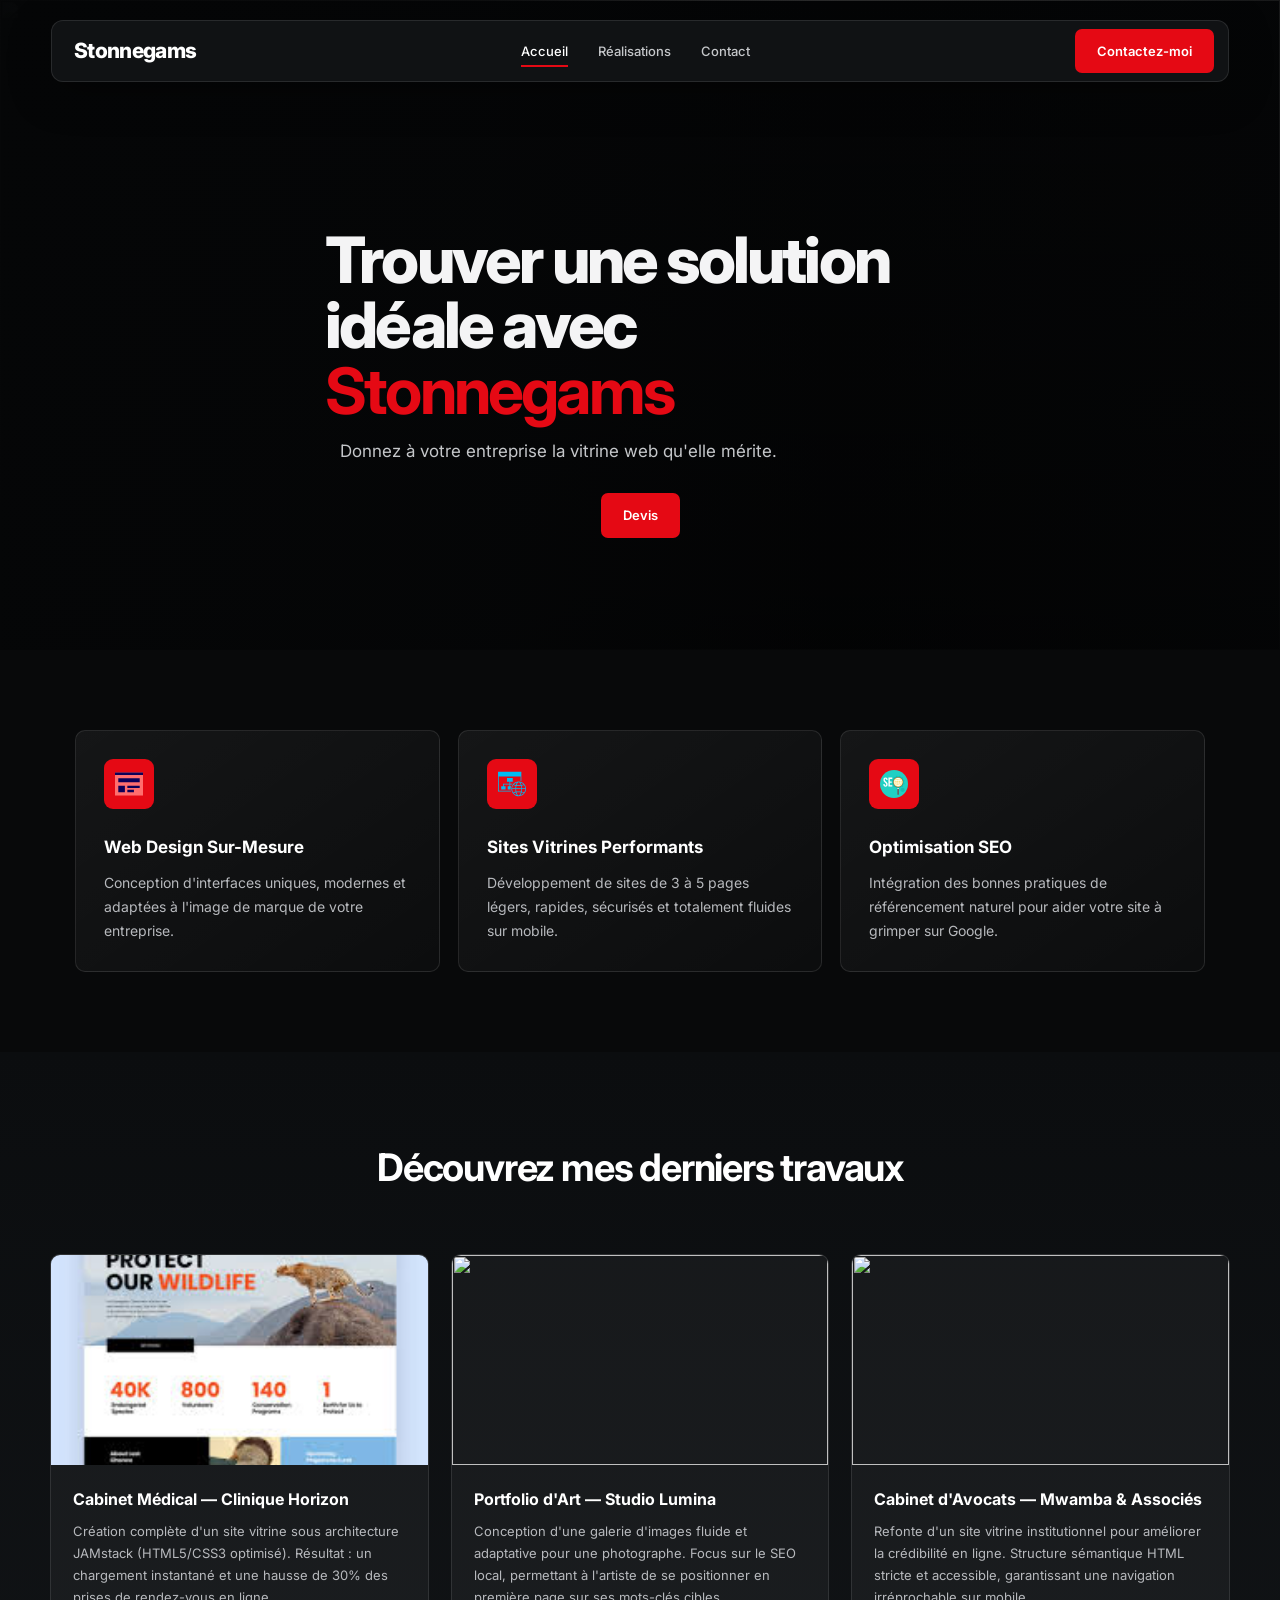
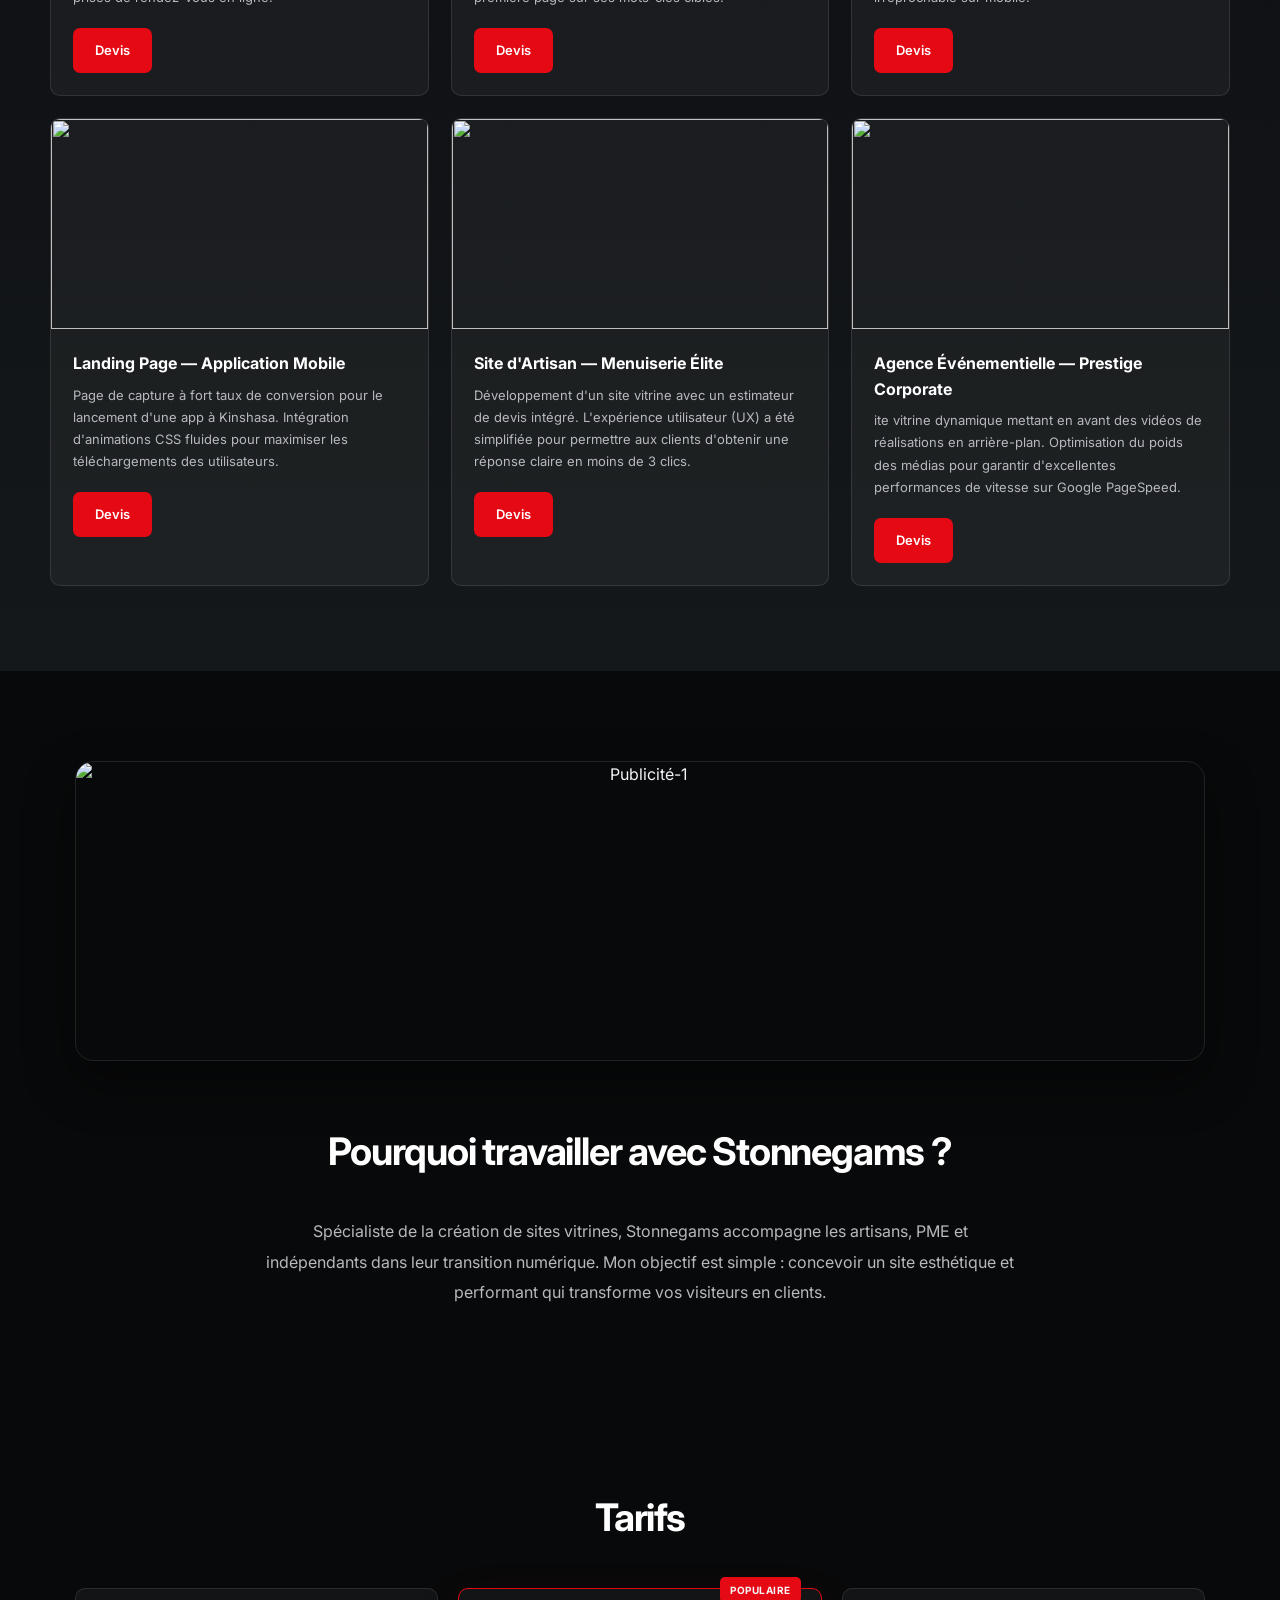
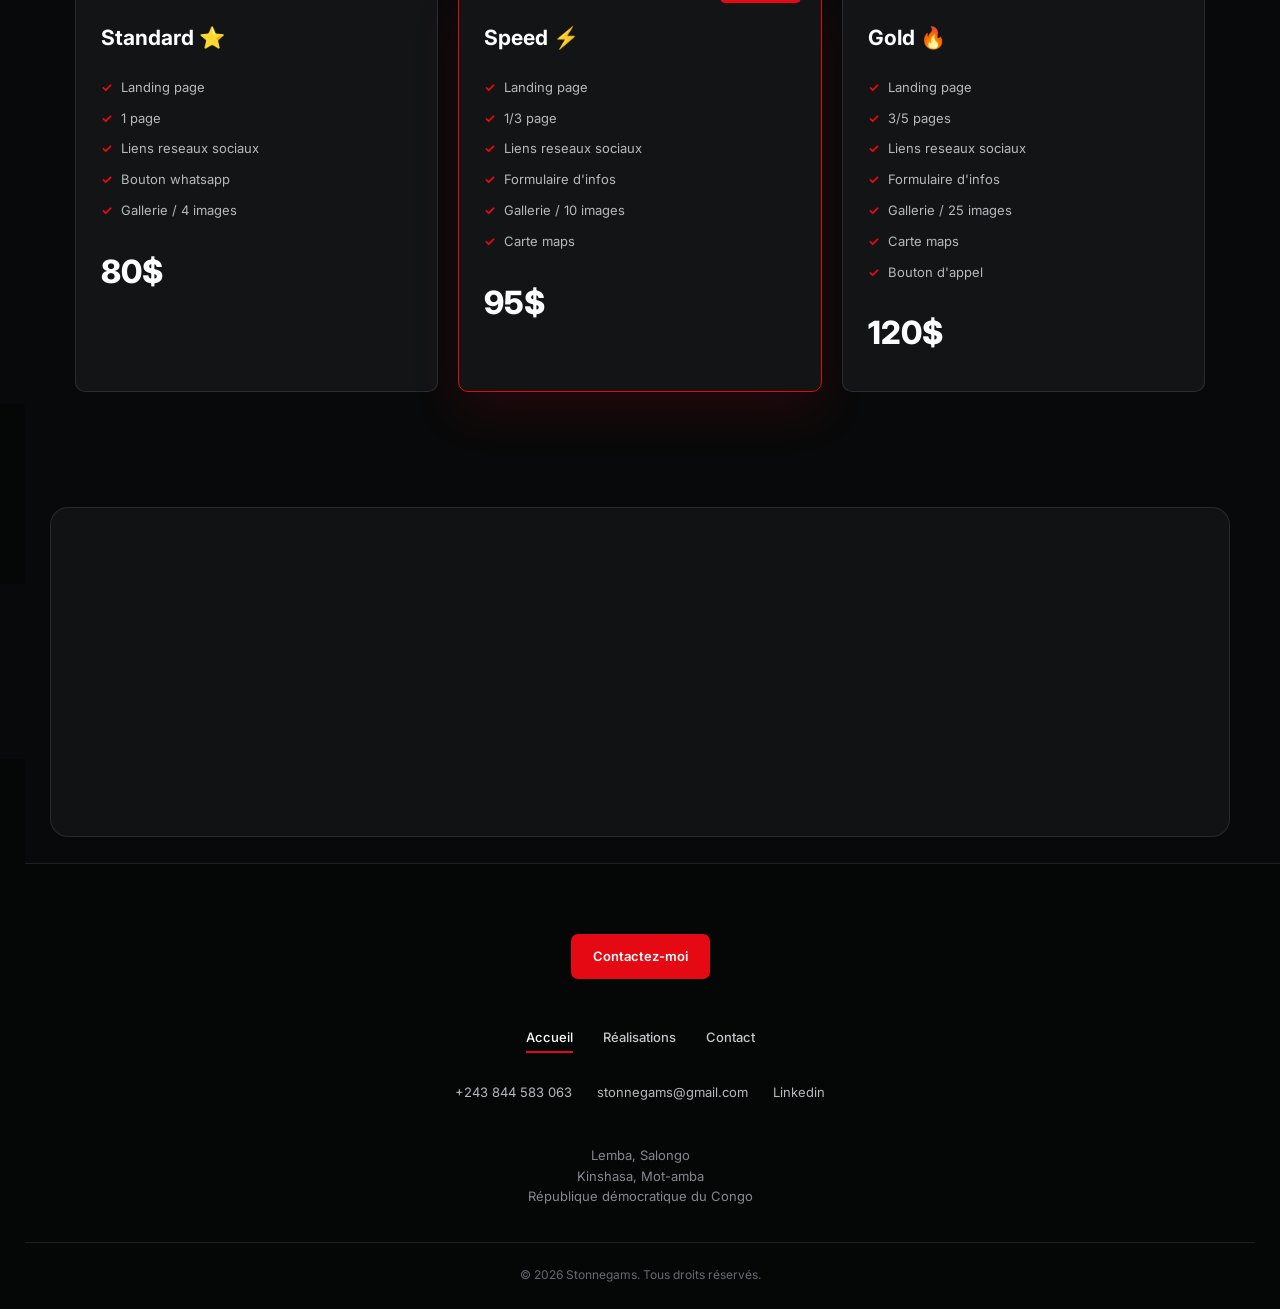
==== index.html @ 59aad81e "Mise a jour" ====
<!DOCTYPE html>
<html lang="fr">
    <!-- heade -->
<head>
    <meta charset="UTF-8">
    <meta name="viewport" content="width=device-width, initial-scale=1.0">
    <title>Stonnegams | Concepteur de Sites Web Vitrines à Kinshasa</title>
    <meta name="description" content="Besoin d'un site vitrine professionnel pour votre activité ? Stonnegams conçoit des sites web modernes, rapides et optimisés pour le référencement Google.">
    <meta name="keywords" content="concepteur web, site vitrine, creation site internet, developpeur web Kinshasa, portfolio informatique">
    <link rel="stylesheet" href="style.css">
</head>

<!-- body -->
<body>
    
    <!-- header -->
     <header>

        <!-- image :(prend toute la zone header) -->
         <div class="banner">
            <img src="https://images.pexels.com/photos/12960383/pexels-photo-12960383.jpeg" alt="" class="banner-img">
         </div>
        <div class="nav">
            <nav class="navbar">
                <div class="logo">
                    <a href="index.html">
                        <span class="stonnegams" id="stonnegams">Stonnegams</span>
                    </a>
                </div>
                <!-- menu -->
                <ul class="links">
                    <li><a href="index.html" class="active">Accueil</a></li>
                    <li><a href="realisation.html">Réalisations</a></li>
                    <li><a href="contact.html">Contact</a></li>
                </ul>
                <button type="button">Contactez-moi</button>
            </nav>
        </div>

        <h1 class="title">Trouver une solution idéale avec <strong>Stonnegams</strong></h1>
        <p class="paragraph">Donnez à votre entreprise la vitrine web qu'elle mérite.</p>
        <button type="button">Devis</button>
     </header>

     <!-- main -->
      <main class="content">

        <!-- services -->
         <section class="services">
            <figure>
                <img src="service-1.svg" alt="" class="service-1">
                <figcaption>Web Design Sur-Mesure</figcaption>
                <span>Conception d'interfaces uniques, modernes et adaptées à l'image de marque de votre entreprise.</span>
            </figure>

             <figure>
                <img src="service-2.svg" alt="" class="service-2">
                <figcaption>Sites Vitrines Performants</figcaption>
                <span>Développement de sites de 3 à 5 pages légers, rapides, sécurisés et totalement fluides sur mobile.</span>
            </figure>

             <figure>
                <img src="service-3.svg" alt="" class="service-3">
                <figcaption>Optimisation SEO</figcaption>
                <span>Intégration des bonnes pratiques de référencement naturel pour aider votre site à grimper sur Google.</span>
            </figure>
         </section>

          <section class="examples">
            <div class="exemples-content">
                <h2 class="sub">Découvrez mes derniers travaux</h2>

                <article>
                    <img src="[data-uri]" alt="" class="ex-1">
                    <span class="article">Cabinet Médical — Clinique Horizon</span>
                    <p class="paragraph">
                        Création complète d'un site vitrine sous architecture JAMstack (HTML5/CSS3 optimisé). Résultat : un chargement instantané et une hausse de 30% des prises de rendez-vous en ligne.
                    </p>
                    <button type="button">Devis</button>
                </article>

                <article>
                    <img src="https://encrypted-tbn0.gstatic.com/images?q=tbn:ANd9GcRrsT85ViDCnhvFYkQBgcLjhGpOlpa_QcOh7eCwLWryew&s" alt="" class="ex-2">
                    <span class="article">Portfolio d'Art — Studio Lumina</span>
                    <p class="paragraph">
                        Conception d'une galerie d'images fluide et adaptative pour une photographe. Focus sur le SEO local, permettant à l'artiste de se positionner en première page sur ses mots-clés cibles.
                    </p>
                    <button type="button">Devis</button>
                </article>

                <article>
                    <img src="https://encrypted-tbn0.gstatic.com/images?q=tbn:ANd9GcRGhxVtvd9aHBVe1VDnrxlAdcsPouq6E8tBuWhXcTWVzg&s=10" alt="" class="ex-3">
                    <span class="article">Cabinet d'Avocats — Mwamba & Associés</span>
                    <p class="paragraph">
                        Refonte d'un site vitrine institutionnel pour améliorer la crédibilité en ligne. Structure sémantique HTML stricte et accessible, garantissant une navigation irréprochable sur mobile.
                    </p>
                    <button type="button">Devis</button>
                </article>

                <article>
                    <img src="https://encrypted-tbn0.gstatic.com/images?q=tbn:ANd9GcRROw9sNIoDhZL_YQTKD7Sbv5wwLq5Kl6lSOL2ma3HDE7hqT507o_aUqRE&s=10" alt="" class="ex-4">
                    <span class="article">Landing Page — Application Mobile</span>
                    <p class="paragraph">
                        Page de capture à fort taux de conversion pour le lancement d'une app à Kinshasa. Intégration d'animations CSS fluides pour maximiser les téléchargements des utilisateurs.
                    </p>
                    <button type="button">Devis</button>
                </article>

                <article>
                    <img src="https://encrypted-tbn0.gstatic.com/images?q=tbn:ANd9GcSBpv3hLuTyRyqayZv1SUrytgzeu06aGdueHl-pheItLQ&s=10" alt="" class="ex-5">
                    <span class="article">Site d'Artisan — Menuiserie Élite</span>
                    <p class="paragraph">
                        Développement d'un site vitrine avec un estimateur de devis intégré. L'expérience utilisateur (UX) a été simplifiée pour permettre aux clients d'obtenir une réponse claire en moins de 3 clics.
                    </p>
                    <button type="button">Devis</button>
                </article>

                <article>
                    <img src="https://encrypted-tbn0.gstatic.com/images?q=tbn:ANd9GcS4i0YYAza5aOAyQFeTNW5fG-Tqq-l9wayDYa_2TsfatBqg7Vd6jlMTbSU&s=10" alt="" class="ex-6">
                    <span class="article">Agence Événementielle — Prestige Corporate</span>
                    <p class="paragraph">
                        ite vitrine dynamique mettant en avant des vidéos de réalisations en arrière-plan. Optimisation du poids des médias pour garantir d'excellentes performances de vitesse sur Google PageSpeed.
                    </p>
                    <button type="button">Devis</button>
                </article>
            </div>
         </section>

         <!-- tarifs -->
         <section class="infos">
            <!-- Les images en diaporama : (prend toute la zone infos) -->
             <div class="diaporama contenaire">
                <img src="https://images.pexels.com/photos/22046241/pexels-photo-22046241.jpeg" alt="Publicité-1" class="diaporama-img">
                <img src="https://images.pexels.com/photos/34600/pexels-photo.jpg" alt="Publicité-2" class="diaporama-img">
                <img src="https://images.pexels.com/photos/6424590/pexels-photo-6424590.jpeg" alt="Publicité-3" class="diaporama-img">
             </div>
             <h2 class="sub">Pourquoi travailler avec Stonnegams ?</h2>
             <p class="paragraph">
                Spécialiste de la création de sites vitrines,
                    Stonnegams accompagne les artisans, PME et indépendants dans leur
                    transition numérique. Mon objectif est simple : concevoir un site
                    esthétique et performant qui transforme vos visiteurs en clients.
             </p>
         </section>

         <!-- infos -->
         <section class="tarifs" id="tarifs">
            <h2 class="sub">Tarifs</h2>
            <div class="tarifs-1">
                <h3 class="h3">Standard  ⭐</h3>
                <ul class="tarifs">
                    <li><span>Landing page</span></li>
                    <li><span>1 page</span></li>
                    <li><span>Liens reseaux sociaux</span></li>
                    <li><span>Bouton whatsapp</span></li>
                    <li><span>Gallerie / 4 images</span></li>
                </ul>
                <span class="price">80$</span>
            </div>

            <div class="tarifs-1">
                <h3 class="h3">Speed ⚡</h3>
                <ul class="tarifs">
                    <li><span>Landing page</span></li>
                    <li><span>1/3 page</span></li>
                    <li><span>Liens reseaux sociaux</span></li>
                    <li><span>Formulaire d'infos</span></li>
                    <li><span>Gallerie / 10 images</span></li>
                    <li><span>Carte maps</span></li>
                </ul>
                <span class="price">95$</span>
            </div>

            <div class="tarifs-1">
                <h3 class="h3">Gold 🔥</h3>
                <ul class="tarifs">
                    <li><span>Landing page</span></li>
                    <li><span>3/5 pages</span></li>
                    <li><span>Liens reseaux sociaux</span></li>
                    <li><span>Formulaire d'infos</span></li>
                    <li><span>Gallerie / 25 images</span></li>
                    <li><span>Carte maps</span></li>
                    <li><span>Bouton d'appel</span></li>
                </ul>
                <span class="price">120$</span>
            </div>
         </section>

         <!-- Pub -->
          <seection class="pub">
            <!-- Les videos en diaporama prend toute la zoone pub -->
            <div class="videos-pub">
                <video src="https://www.pexels.com/fr-fr/download/video/3129957/" loop muted autoplay playsinline class="diaporama-video"></video>
                <video src="https://www.pexels.com/fr-fr/download/video/19419586/" loop muted autoplay playsinline class="diaporama-video"></video>
                <video src="https://www.pexels.com/fr-fr/download/video/10915129/" loop muted autoplay playsinline class="diaporama-video"></video>
            </div>
          </seection>

         <!-- Footer -->
          <footer>
            <button type="button">Contactez-moi</button>

            <!-- menu -->
                <ul class="links">
                    <li><a href="index.html" class="active">Accueil</a></li>
                    <li><a href="realisation.html">Réalisations</a></li>
                    <li><a href="contact.html">Contact</a></li>
                </ul>

                <ul class="menu">
                    <li><a href="tel:+243844583063">+243 844 583 063</a></li>
                    <li><a href="mailto:stonnegams@gmail.com">stonnegams@gmail.com</a></li>
                    <li><a href="#">Linkedin</a></li>
                </ul>

                <address>
                    <p>
                        Lemba, Salongo <br>
                        Kinshasa, Mot-amba <br>
                        République démocratique du Congo
                    </p>
                </address>

            <span class="footer">© 2026 Stonnegams. Tous droits réservés.</span>
          </footer>
      </main>
      <script src="script.js"></script>
</body>
</html>
---- style.css ----
/* =========================================================
   STONNEGAMS — STYLE GLOBAL
   Inspiration : SaaS / Analytics / Dark Premium
   ========================================================= */

/* -------------------------
   GOOGLE FONTS
------------------------- */
@import url('https://fonts.googleapis.com/css2?family=Inter:wght@400;500;600;700;800&display=swap');


/* -------------------------
   VARIABLES
------------------------- */
:root {
    --bg: #08090a;
    --bg-soft: #111315;
    --bg-card: #17191b;
    --bg-card-hover: #1d2023;

    --white: #ffffff;
    --text: #f4f4f5;
    --text-soft: #b7b9bd;
    --text-muted: #85888d;

    --red: #e50914;
    --red-light: #ff242f;
    --red-dark: #b80710;

    --border: rgba(255, 255, 255, 0.10);
    --border-light: rgba(255, 255, 255, 0.16);

    --shadow: 0 20px 50px rgba(0, 0, 0, 0.45);

    --radius: 10px;
    --radius-large: 18px;

    --max-width: 1180px;
}


/* -------------------------
   RESET
------------------------- */
* {
    margin: 0;
    padding: 0;
    box-sizing: border-box;
}

html {
    scroll-behavior: smooth;
}

body {
    font-family: "Inter", Arial, sans-serif;
    background: var(--bg);
    color: var(--text);
    line-height: 1.6;
    overflow-x: hidden;
}

img {
    max-width: 100%;
    display: block;
}

a {
    color: inherit;
    text-decoration: none;
}

button,
input,
textarea {
    font: inherit;
}

button {
    cursor: pointer;
}


/* -------------------------
   HEADER
------------------------- */
header {
    position: relative;
    min-height: 650px;
    overflow: hidden;
    background: #050607;
}


/* -------------------------
   BANNER
------------------------- */
.banner {
    position: absolute;
    inset: 0;
    z-index: 0;
    overflow: hidden;
}

.banner::after {
    content: "";
    position: absolute;
    inset: 0;

    background:
        linear-gradient(
            90deg,
            rgba(5, 6, 7, 0.98) 0%,
            rgba(5, 6, 7, 0.88) 38%,
            rgba(5, 6, 7, 0.50) 65%,
            rgba(5, 6, 7, 0.75) 100%
        ),
        linear-gradient(
            180deg,
            rgba(0, 0, 0, 0.35),
            rgba(0, 0, 0, 0.95)
        );
}

.banner-img,
.banner-img-2,
.banner-img-3 {
    width: 100%;
    height: 100%;
    min-height: 650px;
    object-fit: cover;
    filter: brightness(0.65) saturate(0.8);
}


/* -------------------------
   NAVBAR
------------------------- */
.nav {
    position: relative;
    z-index: 10;
    padding: 20px 4%;
}

.navbar {
    max-width: var(--max-width);
    margin: auto;

    min-height: 62px;
    padding: 0 14px 0 22px;

    display: flex;
    align-items: center;
    justify-content: space-between;
    gap: 30px;

    background: rgba(18, 20, 22, 0.92);
    border: 1px solid var(--border);
    border-radius: 12px;

    backdrop-filter: blur(15px);
    -webkit-backdrop-filter: blur(15px);

    box-shadow: 0 10px 40px rgba(0, 0, 0, 0.35);
}


/* -------------------------
   LOGO
------------------------- */
.logo {
    flex-shrink: 0;
}

.stonnegams {
    position: relative;

    font-size: 21px;
    font-weight: 800;
    letter-spacing: -0.7px;
    color: var(--white);

    transition: 0.3s ease;
}

.stonnegams::first-letter {
    color: var(--red);
}

.stonnegams:hover {
    color: var(--red-light);
}


/* -------------------------
   NAV LINKS
------------------------- */
.links {
    display: flex;
    align-items: center;
    justify-content: center;
    gap: 30px;

    list-style: none;
}

.links a {
    position: relative;

    color: #c5c7ca;
    font-size: 13px;
    font-weight: 500;

    transition: 0.3s ease;
}

.links a::after {
    content: "";
    position: absolute;

    left: 0;
    bottom: -8px;

    width: 0;
    height: 2px;

    background: var(--red);

    transition: 0.3s ease;
}

.links a:hover,
.links a.active {
    color: var(--white);
}

.links a:hover::after,
.links a.active::after {
    width: 100%;
}


/* -------------------------
   BUTTONS
------------------------- */
header button,
footer button,
.navbar button,
.examples button,
.tarifs-1 button,
.contact-form button {
    border: none;

    background: var(--red);
    color: var(--white);

    font-weight: 600;
    font-size: 13px;

    padding: 12px 22px;
    border-radius: 7px;

    transition:
        transform 0.25s ease,
        background 0.25s ease,
        box-shadow 0.25s ease;
}

header button:hover,
footer button:hover,
.navbar button:hover,
.examples button:hover,
.contact-form button:hover {
    background: var(--red-light);
    transform: translateY(-2px);
    box-shadow: 0 10px 25px rgba(229, 9, 20, 0.25);
}


/* -------------------------
   HERO
------------------------- */
header > .title,
header > .paragraph,
header > button {
    position: relative;
    z-index: 5;
}

.title {
    max-width: 680px;

    margin: 125px auto 15px;
    padding: 0 25px;

    font-size: clamp(42px, 5vw, 68px);
    line-height: 1.02;
    letter-spacing: -2.8px;

    font-weight: 800;
}

.title strong {
    color: var(--red);
}

header > .paragraph {
    max-width: 650px;

    margin: 0 auto 28px;
    padding: 0 25px;

    color: #c5c7ca;
    font-size: 17px;
}

header > button {
    display: block;
    margin-left: auto;
    margin-right: auto;
}


/* -------------------------
   MAIN
------------------------- */
.content {
    width: 100%;
    background: var(--bg);
}


/* -------------------------
   SECTION TITLES
------------------------- */
.sub {
    margin-bottom: 35px;

    color: var(--white);

    font-size: clamp(27px, 4vw, 38px);
    font-weight: 700;
    letter-spacing: -1.2px;

    text-align: center;
}

.h3 {
    font-size: 18px;
    font-weight: 700;
    color: var(--white);
}


/* -------------------------
   SERVICES
------------------------- */
.services {
    max-width: var(--max-width);

    margin: auto;
    padding: 80px 25px;

    display: grid;
    grid-template-columns: repeat(3, 1fr);
    gap: 18px;
}

.services figure {
    min-height: 220px;

    padding: 28px;

    display: flex;
    flex-direction: column;

    background:
        linear-gradient(
            145deg,
            rgba(255,255,255,0.055),
            rgba(255,255,255,0.018)
        );

    border: 1px solid var(--border);
    border-radius: var(--radius);

    transition: 0.3s ease;
}

.services figure:hover {
    transform: translateY(-7px);

    background: var(--bg-card-hover);

    border-color: rgba(229, 9, 20, 0.35);

    box-shadow: var(--shadow);
}

.services img {
    width: 50px;
    height: 50px;

    object-fit: contain;

    margin-bottom: 25px;

    padding: 11px;

    background: var(--red);
    border-radius: 9px;
}

.services figcaption {
    margin-bottom: 10px;

    font-size: 17px;
    font-weight: 700;
    color: var(--white);
}

.services span {
    color: var(--text-soft);
    font-size: 14px;
    line-height: 1.7;
}


/* -------------------------
   EXAMPLES / PORTFOLIO
------------------------- */
.examples {
    padding: 85px 25px;

    background:
        linear-gradient(
            180deg,
            #0b0d0f,
            #15181b
        );
}

.exemples-content {
    max-width: var(--max-width);
    margin: auto;

    display: grid;
    grid-template-columns: repeat(3, 1fr);
    gap: 22px;
}

.examples .sub {
    grid-column: 1 / -1;
}


/* -------------------------
   PROJECT CARDS
------------------------- */
article {
    overflow: hidden;

    display: flex;
    flex-direction: column;

    background: rgba(255,255,255,0.045);

    border: 1px solid var(--border);
    border-radius: var(--radius);

    transition: 0.35s ease;
}

article:hover {
    transform: translateY(-6px);

    border-color: rgba(229, 9, 20, 0.38);

    background: rgba(255,255,255,0.065);

    box-shadow: var(--shadow);
}

article img {
    width: 100%;
    height: 210px;

    object-fit: cover;

    transition: transform 0.5s ease;
}

article:hover img {
    transform: scale(1.04);
}

.article {
    display: block;

    padding: 22px 22px 7px;

    color: var(--white);

    font-size: 16px;
    font-weight: 700;
}

article .paragraph {
    padding: 0 22px;

    color: var(--text-soft);

    font-size: 13px;
    line-height: 1.7;
}

article button {
    align-self: flex-start;

    margin: 20px 22px 22px;

    padding: 10px 20px;
}


/* -------------------------
   INFOS / WHY STONNEGAMS
------------------------- */
.infos {
    position: relative;

    max-width: var(--max-width);

    margin: auto;
    padding: 90px 25px;

    text-align: center;
}

.infos .diaporama {
    width: 100%;
    height: 300px;

    margin-bottom: 60px;

    overflow: hidden;

    border-radius: var(--radius-large);
    border: 1px solid var(--border);

    box-shadow: var(--shadow);
}

.diaporama-img {
    width: 100%;
    height: 100%;

    object-fit: cover;
}

.infos .paragraph {
    max-width: 750px;

    margin: auto;

    color: var(--text-soft);

    font-size: 16px;
    line-height: 1.9;
}


/* -------------------------
   TARIFS
------------------------- */
.tarifs#tarifs {
    max-width: var(--max-width);

    margin: auto;
    padding: 90px 25px;

    display: grid;
    grid-template-columns: repeat(3, 1fr);
    gap: 20px;
}

.tarifs#tarifs > .sub {
    grid-column: 1 / -1;
    margin-bottom: 20px;
}


/*
   IMPORTANT :
   ton HTML utilise "tarifs" à la fois
   sur la section et sur les <ul>.
*/

.tarifs-1 {
    position: relative;

    padding: 32px 25px;

    background: #121416;

    border: 1px solid var(--border);
    border-radius: var(--radius);

    transition: 0.3s ease;
}

.tarifs-1:hover {
    transform: translateY(-7px);

    border-color: var(--border-light);

    box-shadow: var(--shadow);
}


/* PLAN GOLD / PLAN CENTRAL */
.tarifs-1:nth-of-type(2) {
    border-color: var(--red);
    box-shadow: 0 20px 50px rgba(229, 9, 20, 0.12);
}

.tarifs-1:nth-of-type(2)::before {
    content: "POPULAIRE";

    position: absolute;

    top: -12px;
    right: 20px;

    padding: 5px 10px;

    background: var(--red);

    border-radius: 5px;

    font-size: 10px;
    font-weight: 700;
    letter-spacing: 0.5px;
}


/* PLAN TITLE */
.tarifs-1 .h3 {
    margin-bottom: 22px;

    font-size: 21px;
}


/* LISTE DES TARIFS */
.tarifs-1 ul.tarifs {
    display: flex;
    flex-direction: column;
    gap: 10px;

    margin: 0 0 25px;

    list-style: none;
}

.tarifs-1 ul.tarifs li {
    position: relative;

    padding-left: 20px;

    color: var(--text-soft);

    font-size: 13px;
}

.tarifs-1 ul.tarifs li::before {
    content: "✓";

    position: absolute;
    left: 0;

    color: var(--red);
    font-weight: 700;
}


/* PRICE */
.price {
    display: block;

    margin-top: 25px;

    color: var(--white);

    font-size: 32px;
    font-weight: 800;
}


/* -------------------------
   PUB / VIDEOS
------------------------- */
.pub {
    padding: 80px 25px;

    background: #050606;
}

.videos-pub {
    max-width: var(--max-width);

    height: 330px;

    margin: auto;

    display: flex;

    overflow: hidden;

    border-radius: var(--radius-large);
    border: 1px solid var(--border);

    background: #101214;
}

.diaporama-video {
    width: 100%;
    height: 100%;

    object-fit: cover;
}


/* -------------------------
   CONTACT FORM
------------------------- */
.formular {
    max-width: 850px;

    margin: auto;

    padding: 90px 25px;
}

.contact-form {
    padding: 35px;

    display: grid;
    grid-template-columns: 1fr 1fr;
    gap: 16px;

    background: #121416;

    border: 1px solid var(--border);
    border-radius: var(--radius-large);

    box-shadow: var(--shadow);
}

.contact-form .h3 {
    grid-column: 1 / -1;

    margin-bottom: 10px;

    font-size: 24px;
}

.contact-form input,
.contact-form textarea {
    width: 100%;

    padding: 15px 16px;

    outline: none;

    color: var(--white);
    background: #0b0d0f;

    border: 1px solid var(--border);
    border-radius: 7px;

    transition: 0.25s ease;
}

.contact-form input::placeholder,
.contact-form textarea::placeholder {
    color: #70747a;
}

.contact-form input:focus,
.contact-form textarea:focus {
    border-color: var(--red);

    box-shadow: 0 0 0 3px rgba(229, 9, 20, 0.08);
}

.contact-form textarea {
    grid-column: 1 / -1;

    min-height: 180px;

    resize: vertical;
}

.contact-form button {
    grid-column: 1 / -1;

    width: 100%;

    margin-top: 5px;
}


/* -------------------------
   MAP
------------------------- */
.plans {
    max-width: var(--max-width);

    margin: auto;

    padding: 0 25px 90px;

    text-align: center;
}

.plans iframe {
    width: 100%;
    max-width: 100%;

    min-height: 420px;

    border-radius: var(--radius-large);

    filter: grayscale(0.8) contrast(1.1);

    border: 1px solid var(--border) !important;
}


/* -------------------------
   FOOTER
------------------------- */
footer {
    padding: 70px 25px 25px;

    background: #050606;

    border-top: 1px solid var(--border);

    text-align: center;
}

footer h2 {
    margin-bottom: 25px;

    font-size: clamp(24px, 4vw, 35px);
    letter-spacing: -1px;
}

footer button {
    margin-bottom: 45px;
}

footer .links {
    margin-bottom: 30px;
}

footer .menu {
    display: flex;
    justify-content: center;
    align-items: center;
    flex-wrap: wrap;

    gap: 25px;

    margin-bottom: 40px;

    list-style: none;
}

footer .menu a {
    color: var(--text-soft);

    font-size: 13px;

    transition: 0.3s ease;
}

footer .menu a:hover {
    color: var(--red);
}

footer address {
    margin-bottom: 35px;

    color: var(--text-muted);

    font-style: normal;
    font-size: 13px;
}

.footer {
    display: block;

    padding-top: 22px;

    border-top: 1px solid var(--border);

    color: #666a70;

    font-size: 12px;
}


/* =========================================================
   TABLET
   ========================================================= */
@media (max-width: 900px) {

    .navbar {
        gap: 15px;
    }

    .links {
        gap: 18px;
    }

    .services {
        grid-template-columns: repeat(2, 1fr);
    }

    .exemples-content {
        grid-template-columns: repeat(2, 1fr);
    }

    .tarifs#tarifs {
        grid-template-columns: repeat(2, 1fr);
    }

    .tarifs-1:last-child {
        grid-column: 1 / -1;
        max-width: 50%;
        width: 100%;
        margin: auto;
    }

    .title {
        margin-top: 110px;
    }
}


/* =========================================================
   MOBILE
   ========================================================= */
@media (max-width: 600px) {

    /* HEADER */
    header {
        min-height: 600px;
    }

    .banner-img,
    .banner-img-2,
    .banner-img-3 {
        min-height: 600px;
    }


    /* NAV */
    .nav {
        padding: 12px 12px;
        align-items: center;

    }

    .navbar {
        min-height: auto;

        padding: 15px;

        flex-wrap: wrap;
        justify-content: center;
        

        gap: 18px;
    }

    .logo {
        width: 100%;

        text-align: center;
    }

    .links {
        width: 100%;
        gap: 18px;
        
    }

    .links a {
        font-size: 12px;
    }

    .navbar button {
        display: none;
    }


    /* HERO */
    .title {
        margin-top: 80px;

        font-size: clamp(36px, 11vw, 52px);

        letter-spacing: -2px;

        text-align: center;
    }

    header > .paragraph {
        font-size: 14px;

        text-align: center;
    }


    /* SERVICES */
    .services {
        grid-template-columns: 1fr;

        padding: 60px 18px;
    }

    .services figure {
        min-height: auto;
    }


    /* EXAMPLES */
    .examples {
        padding: 65px 18px;
    }

    .exemples-content {
        grid-template-columns: 1fr;

        gap: 18px;
    }

    article img {
        height: 230px;
    }


    /* TITRES */
    .sub {
        margin-bottom: 28px;

        font-size: 27px;
    }


    /* INFOS */
    .infos {
        padding: 65px 18px;
    }

    .infos .diaporama {
        height: 220px;

        margin-bottom: 45px;
    }

    .infos .paragraph {
        font-size: 14px;
    }


    /* TARIFS */
    .tarifs#tarifs {
        grid-template-columns: 1fr;

        padding: 65px 18px;
    }

    .tarifs-1:last-child {
        grid-column: auto;

        max-width: none;
    }


    /* PUB */
    .pub {
        padding: 60px 18px;
    }

    .videos-pub {
        height: 230px;
    }


    /* CONTACT */
    .formular {
        padding: 65px 18px;
    }

    .contact-form {
        grid-template-columns: 1fr;

        padding: 25px 18px;
    }

    .contact-form .h3,
    .contact-form textarea,
    .contact-form button {
        grid-column: auto;
    }


    /* MAP */
    .plans {
        padding: 0 18px 65px;
    }

    .plans iframe {
        min-height: 350px;
    }


    /* FOOTER */
    footer {
        padding: 55px 18px 20px;
    }

    footer .links {
        flex-wrap: wrap;
    }

    footer .menu {
        flex-direction: column;

        gap: 12px;
    }
}


/* =========================================================
   PETITS TÉLÉPHONES
   ========================================================= */
@media (max-width: 400px) {

    .links {
        gap: 12px;
    }

    .links a {
        font-size: 11px;
    }

    .title {
        font-size: 34px;
    }

    header > .paragraph {
        font-size: 13px;
    }

    .services figure {
        padding: 22px;
    }

    .contact-form {
        padding: 20px 15px;
    }
}


/* =========================================================
   ANIMATIONS
   ========================================================= */
@keyframes fadeUp {
    from {
        opacity: 0;
        transform: translateY(25px);
    }

    to {
        opacity: 1;
        transform: translateY(0);
    }
}

.title {
    animation: fadeUp 0.8s ease both;
}

header > .paragraph {
    animation: fadeUp 0.8s ease 0.15s both;
}

header > button {
    animation: fadeUp 0.8s ease 0.3s both;
}
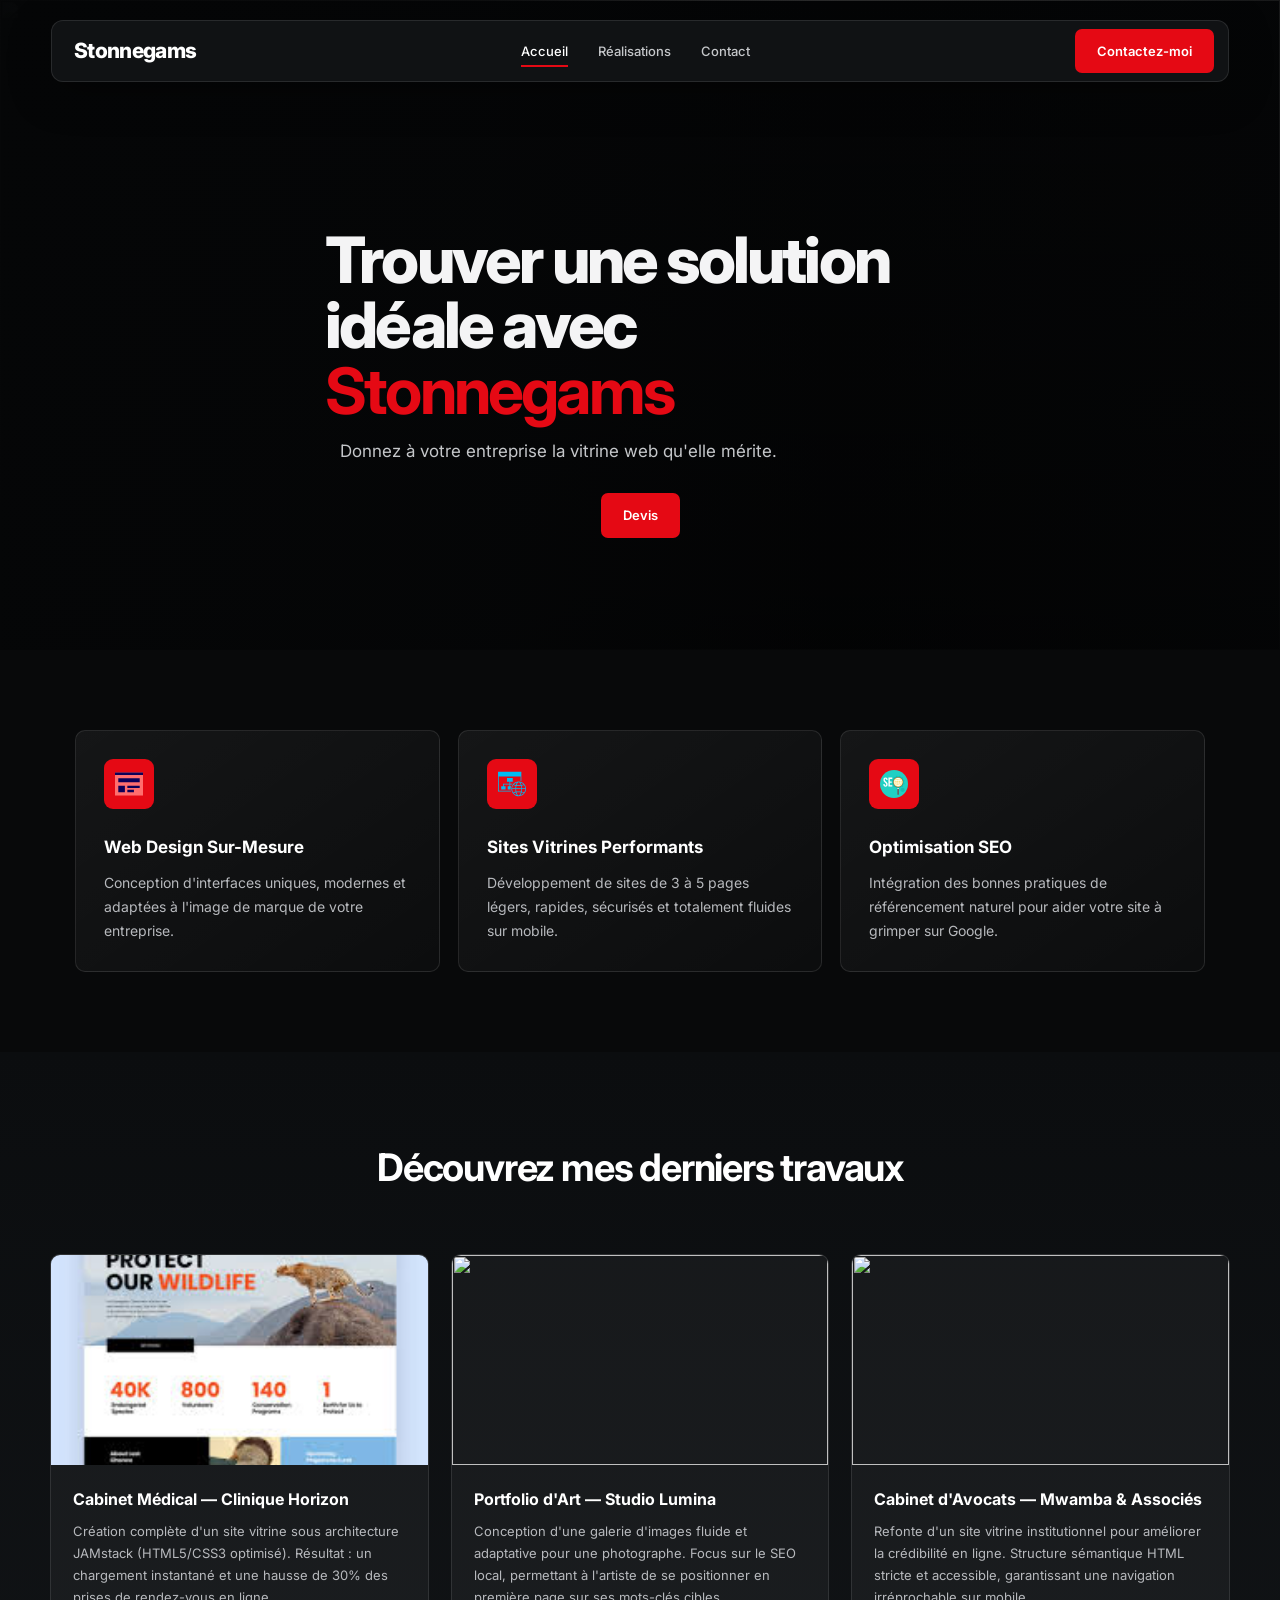
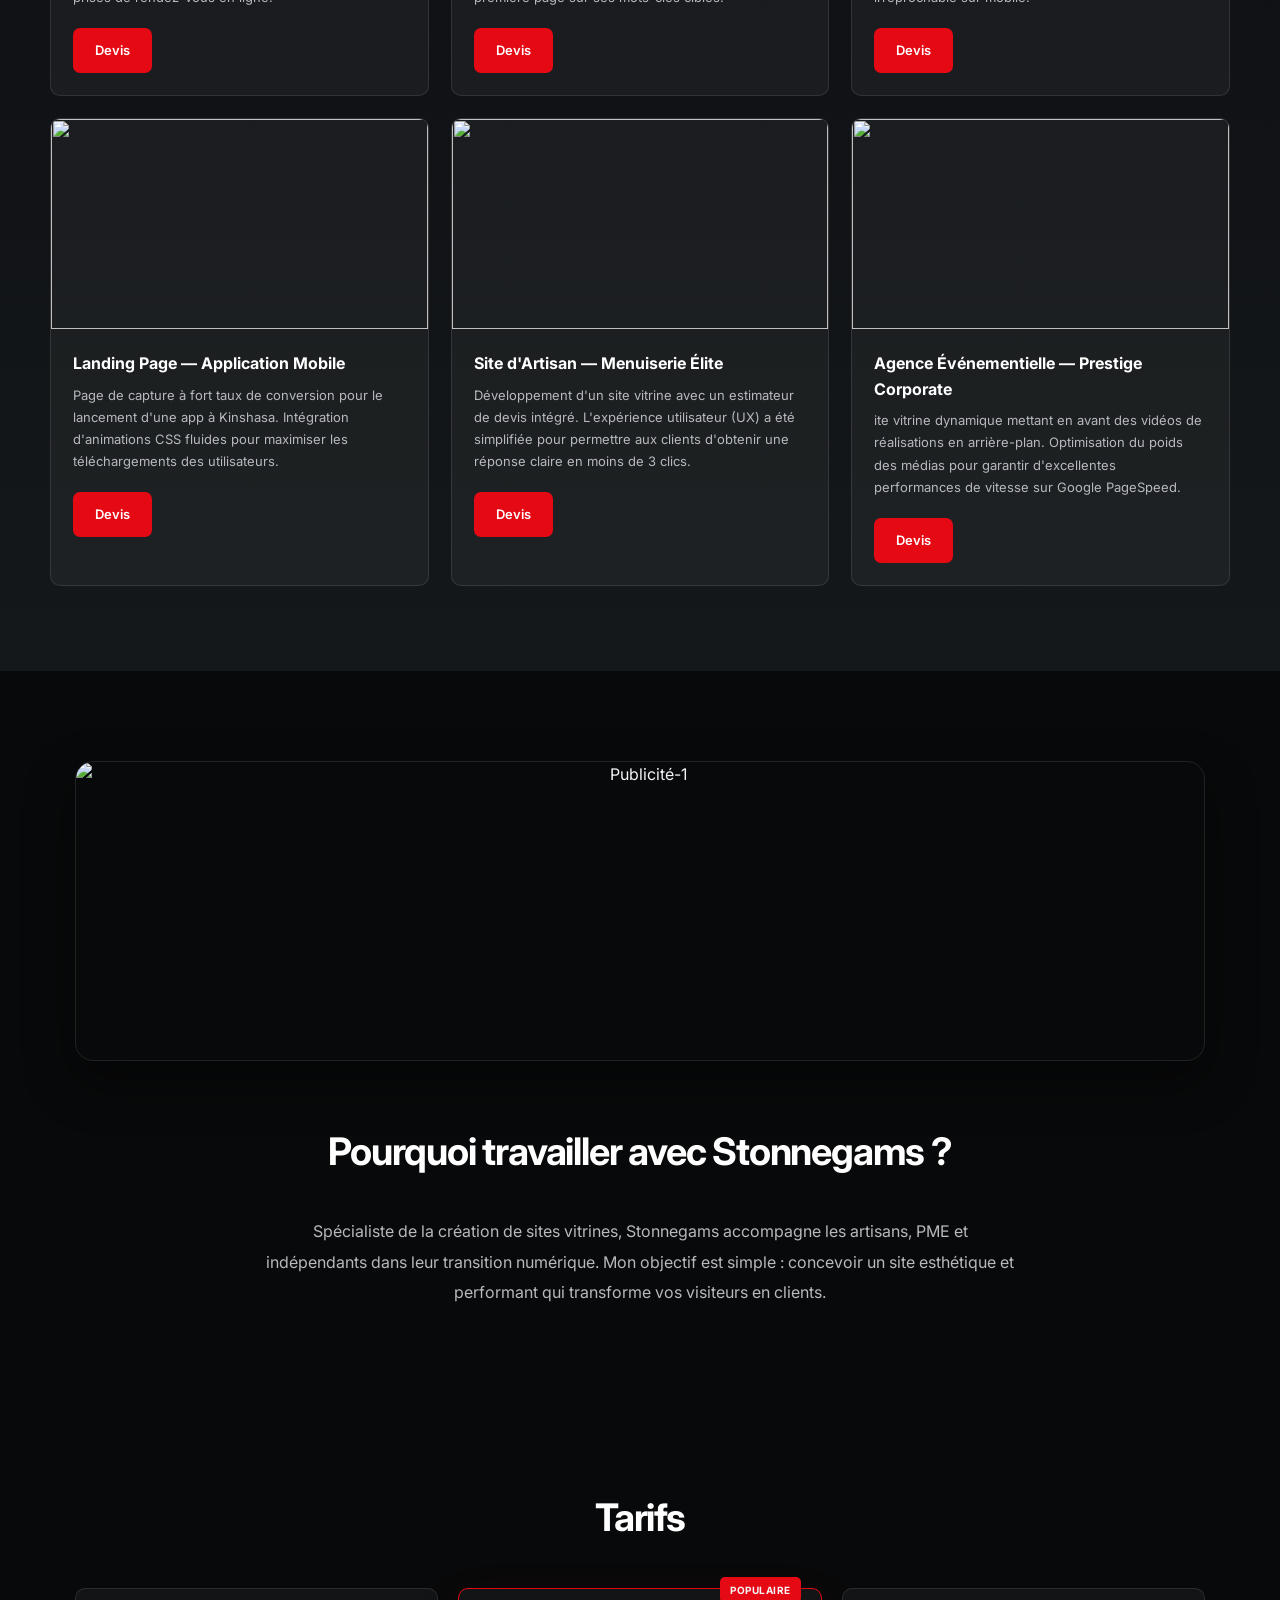
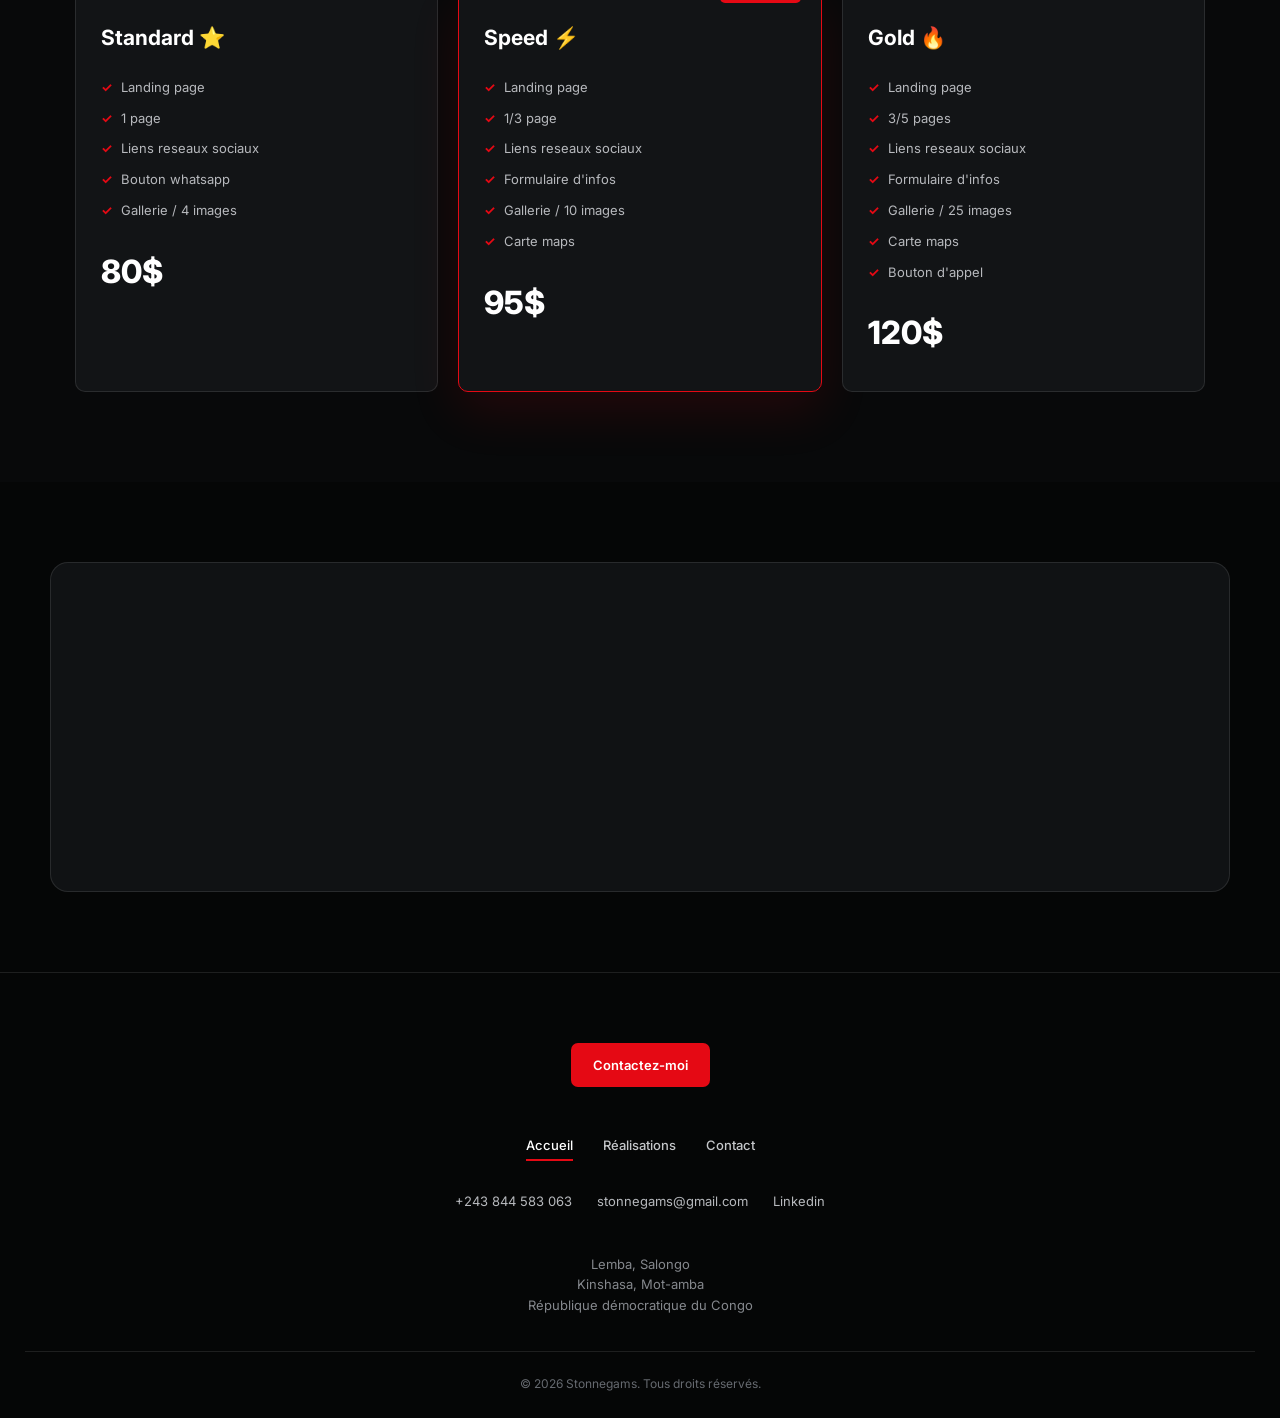
==== commit 7a35fb34: "Mise a jour" ====
--- a/index.html
+++ b/index.html
@@ -187,14 +187,14 @@
          </section>
 
          <!-- Pub -->
-          <seection class="pub">
+          <section class="pub">
             <!-- Les videos en diaporama prend toute la zoone pub -->
             <div class="videos-pub">
                 <video src="https://www.pexels.com/fr-fr/download/video/3129957/" loop muted autoplay playsinline class="diaporama-video"></video>
                 <video src="https://www.pexels.com/fr-fr/download/video/19419586/" loop muted autoplay playsinline class="diaporama-video"></video>
                 <video src="https://www.pexels.com/fr-fr/download/video/10915129/" loop muted autoplay playsinline class="diaporama-video"></video>
             </div>
-          </seection>
+          </section>
 
          <!-- Footer -->
           <footer>
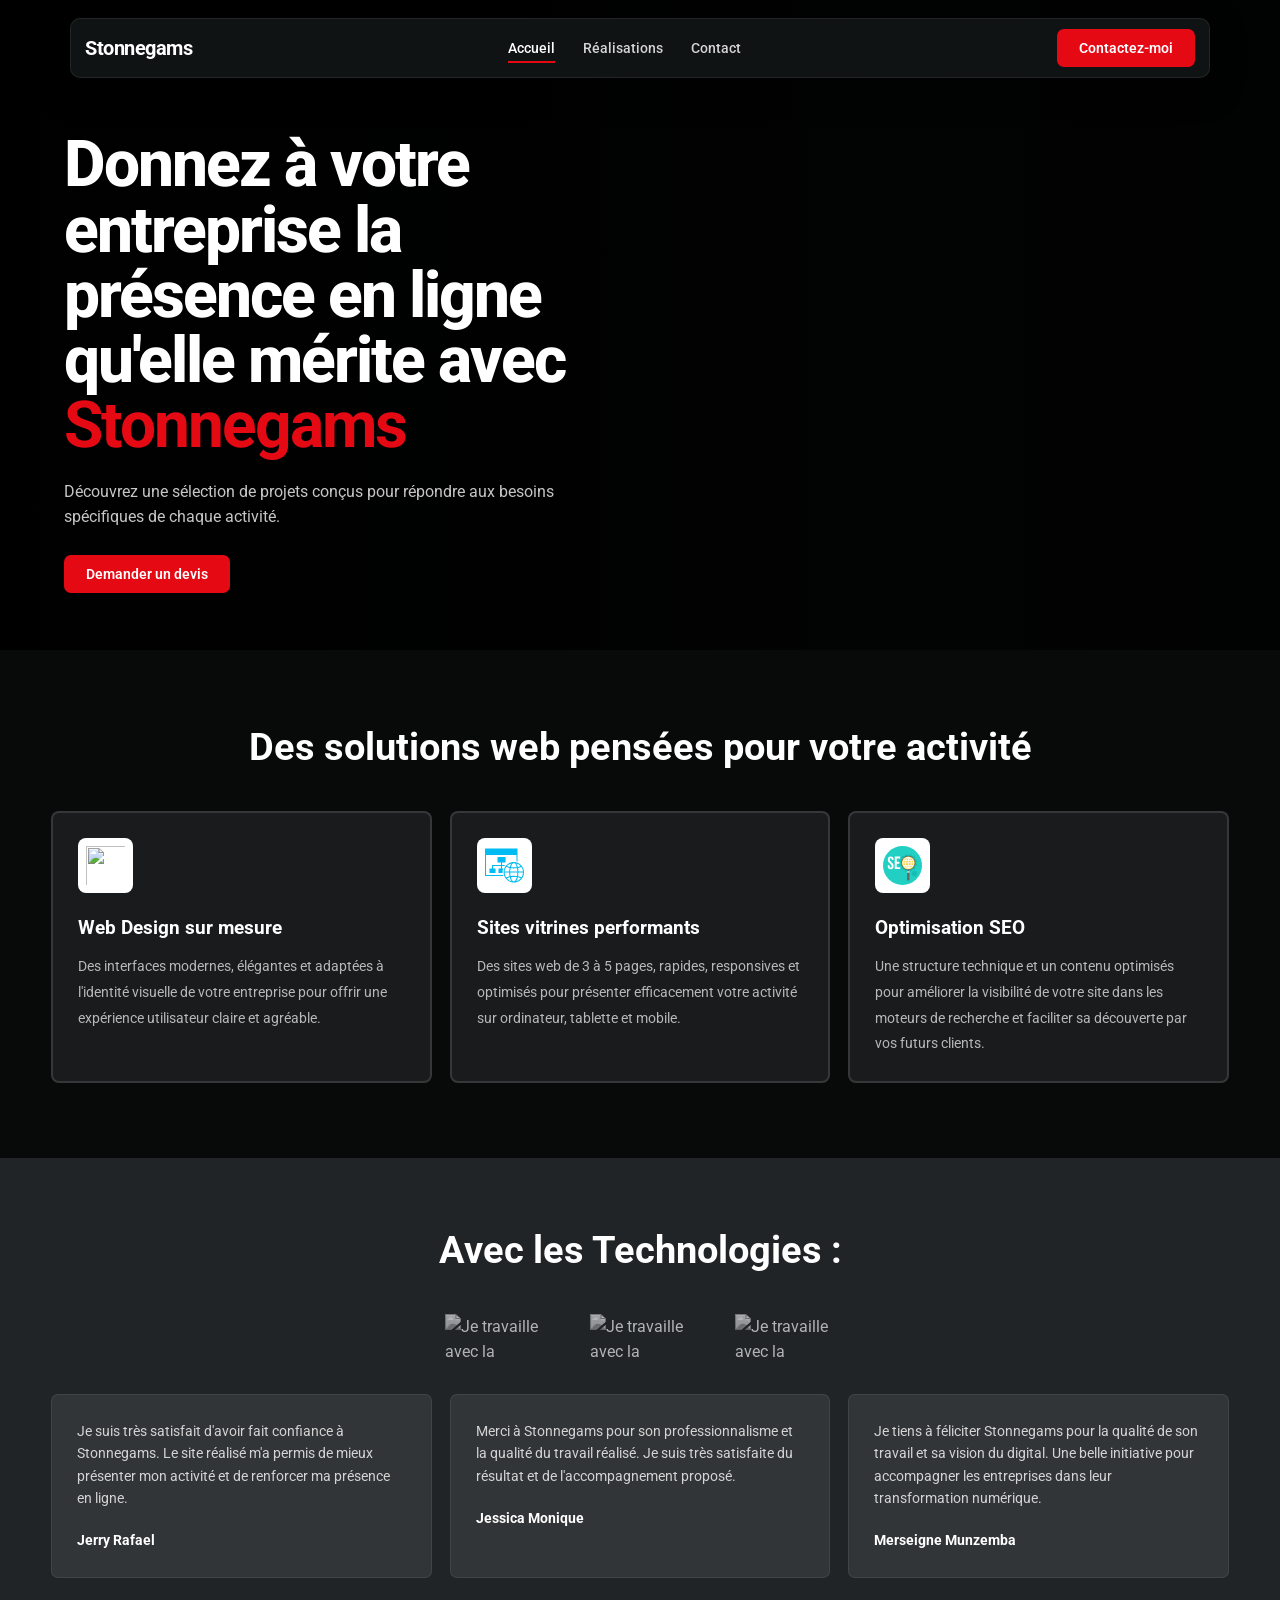
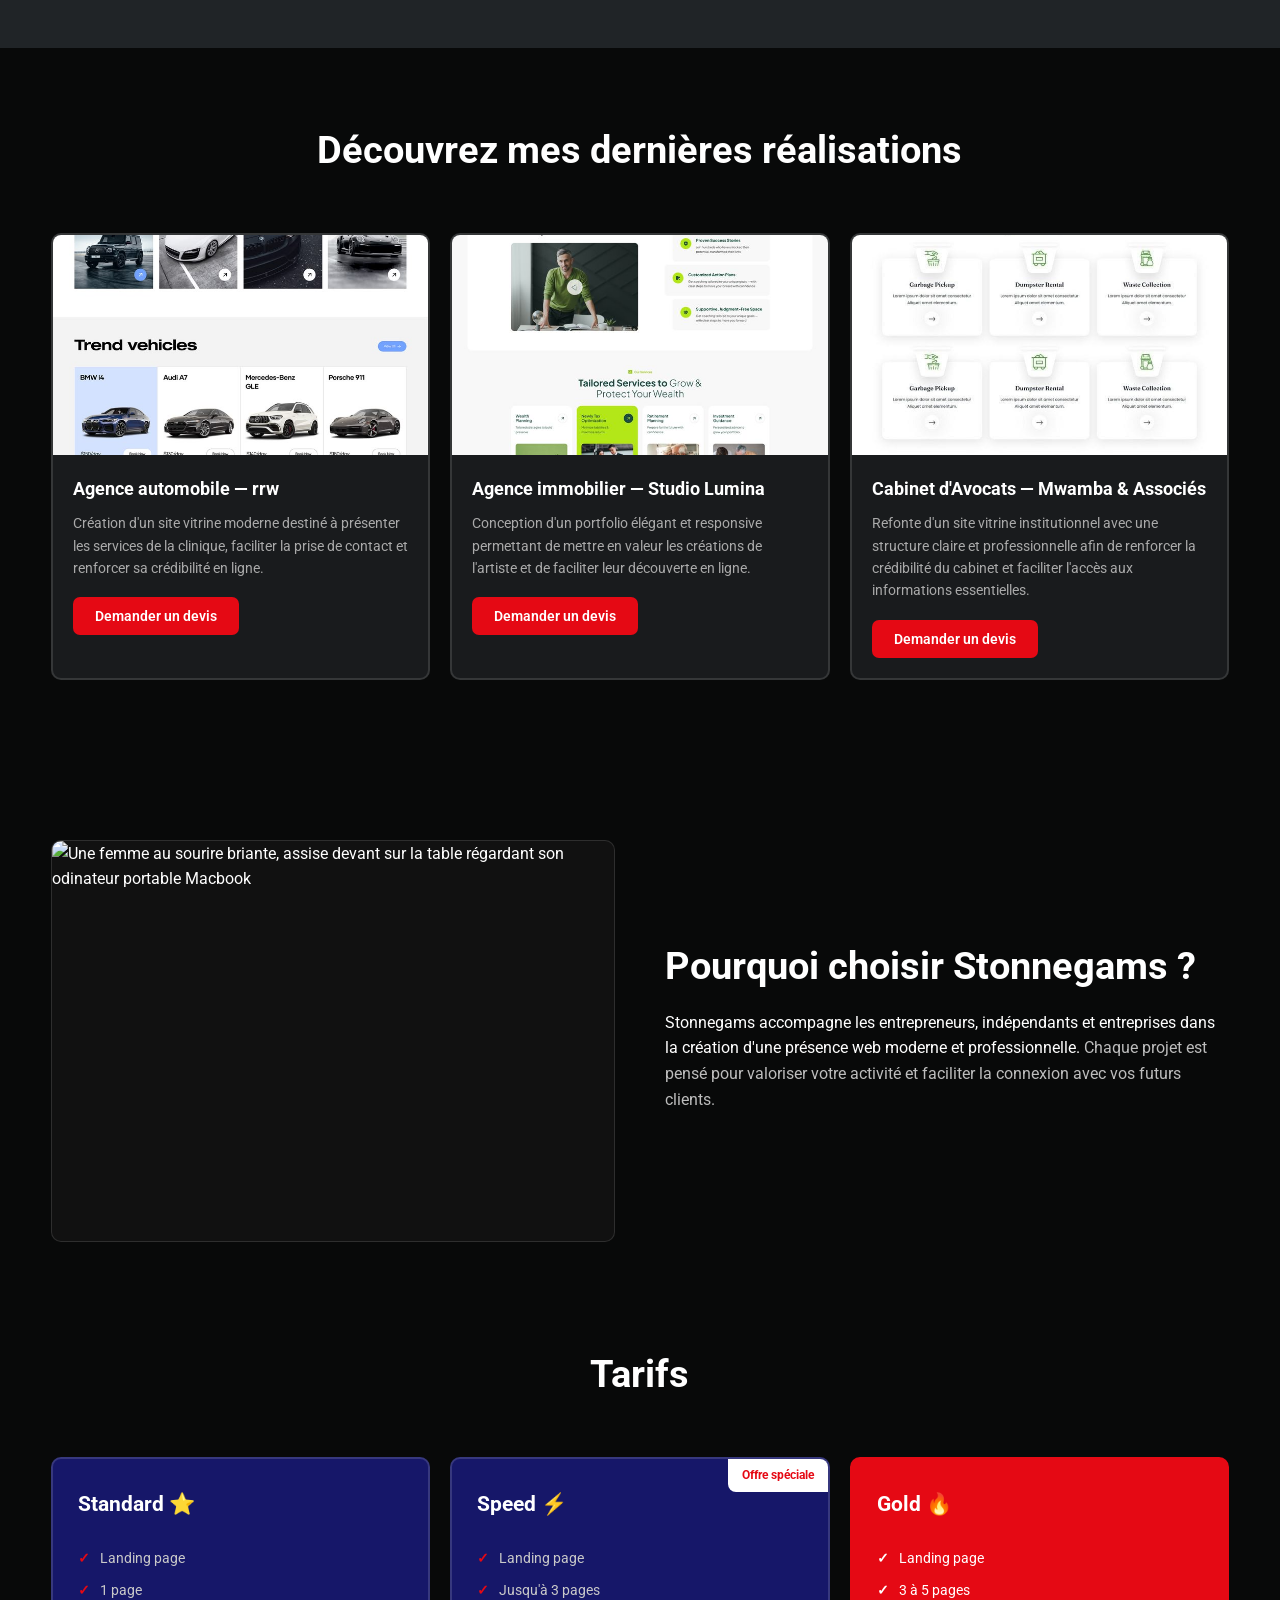
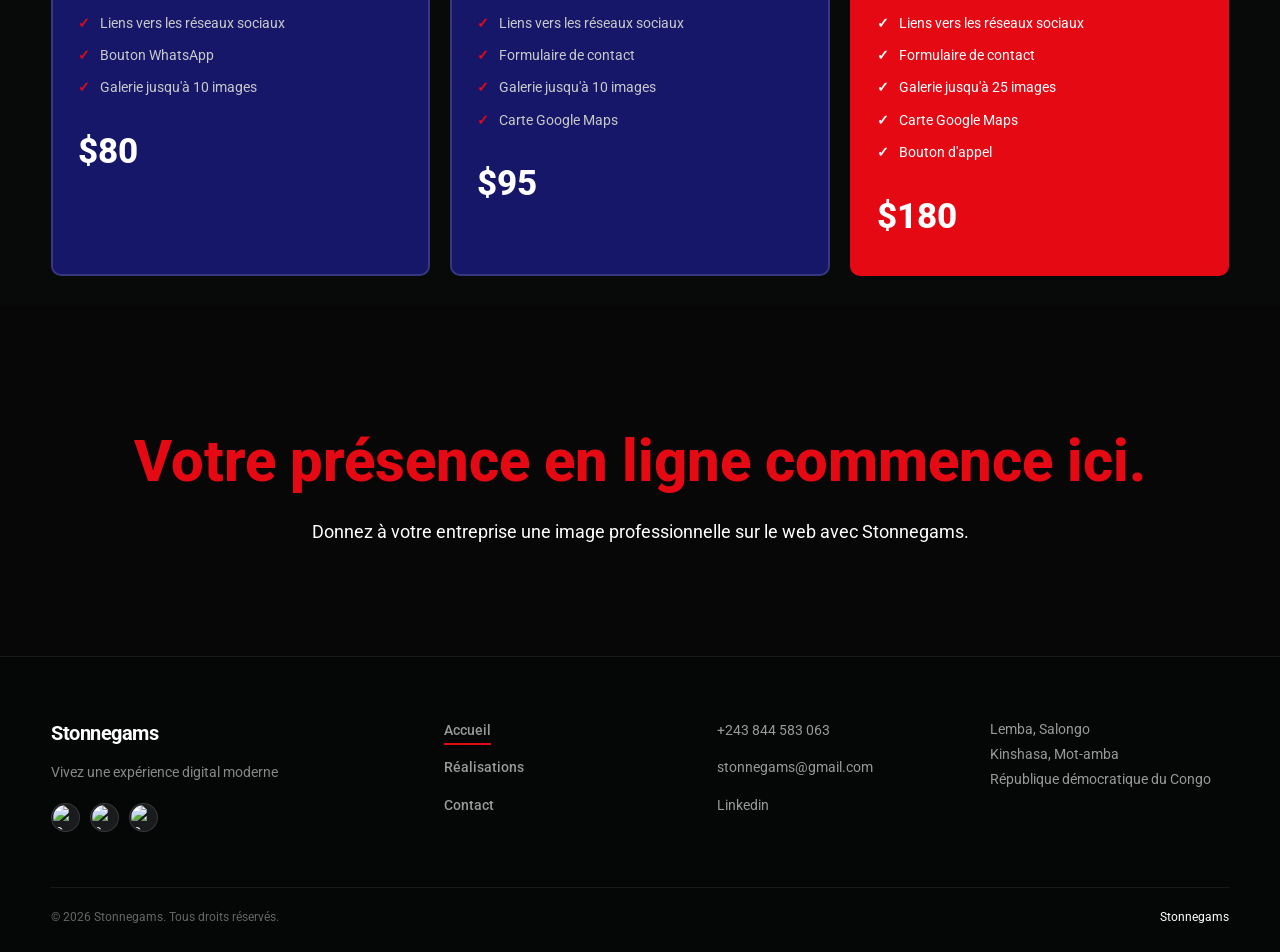
==== commit 9a219ddc: "Mise à jour" ====
--- a/index.html
+++ b/index.html
@@ -5,9 +5,21 @@
     <meta charset="UTF-8">
     <meta name="viewport" content="width=device-width, initial-scale=1.0">
     <title>Stonnegams | Concepteur de Sites Web Vitrines à Kinshasa</title>
-    <meta name="description" content="Besoin d'un site vitrine professionnel pour votre activité ? Stonnegams conçoit des sites web modernes, rapides et optimisés pour le référencement Google.">
-    <meta name="keywords" content="concepteur web, site vitrine, creation site internet, developpeur web Kinshasa, portfolio informatique">
+    <meta name="description" content="Stonnegams conçoit des sites web modernes, rapides et adaptés aux entreprises, indépendants et entrepreneurs à Kinshasa. Découvrez nos réalisations et demandez votre devis.">
+    <meta name="keywords" content="création site web Kinshasa, site vitrine, développeur web Kinshasa, conception site internet, agence web Kinshasa, Stonnegams">
     <link rel="stylesheet" href="style.css">
+
+    <link rel="preconnect" href="https://fonts.googleapis.com">
+    <link rel="preconnect" href="https://fonts.gstatic.com" crossorigin>
+    <link href="https://fonts.googleapis.com/css2?family=Roboto:ital,wght@0,100..900;1,100..900&display=swap" rel="stylesheet">
+
+    <link rel="preconnect" href="https://fonts.googleapis.com">
+    <link rel="preconnect" href="https://fonts.gstatic.com" crossorigin>
+    <link href="https://fonts.googleapis.com/css2?family=Oswald:wght@200..700&family=Roboto:ital,wght@0,100..900;1,100..900&display=swap" rel="stylesheet">
+
+    <link rel="preconnect" href="https://fonts.googleapis.com">
+    <link rel="preconnect" href="https://fonts.gstatic.com" crossorigin>
+    <link href="https://fonts.googleapis.com/css2?family=Montserrat:ital,wght@0,100..900;1,100..900&family=Oswald:wght@200..700&family=Roboto:ital,wght@0,100..900;1,100..900&display=swap" rel="stylesheet">
 </head>
 
 <!-- body -->
@@ -16,214 +28,312 @@
     <!-- header -->
      <header>
 
-        <!-- image :(prend toute la zone header) -->
-         <div class="banner">
-            <img src="https://images.pexels.com/photos/12960383/pexels-photo-12960383.jpeg" alt="" class="banner-img">
-         </div>
-        <div class="nav">
-            <nav class="navbar">
-                <div class="logo">
-                    <a href="index.html">
-                        <span class="stonnegams" id="stonnegams">Stonnegams</span>
-                    </a>
-                </div>
+        <!-- (Banner) -->
+         <div class="banner" role="banner">
+
+            <!-- IMAGE : (prend toute la zone banner)-->
+            <div class="banner">
+                <video src="https://www.pexels.com/fr-fr/download/video/3141211/" loop muted autoplay playsinline class="banner-img"></video>
+               </div>
+
+            <div class="navbar" role="navbar">
+              <nav id="navigation">
+
+                <div class="logo"><a href="index.html"><span class="stonnegams" id="stonnegams">Stonnegams</span></a></div>
+
                 <!-- menu -->
                 <ul class="links">
+                    <li><a href="index.html" class="active">Accueil</a></li><li><a href="realisation.html">Réalisations</a></li>
+                    <li><a href="contact.html">Contact</a></li>
+                </ul>
+                <button type="button" id="contact-btn">Contactez-moi</button>
+             </nav>
+
+             
+             
+         </div>
+            <!-- Titres principales -->
+            <div class="titles">
+                <h1 class="title">
+                  Donnez à votre entreprise la présence en ligne qu'elle mérite avec <strong>Stonnegams</strong></h1>
+                <p class="paragraph">
+                 Découvrez une sélection de projets conçus pour répondre aux besoins spécifiques de chaque activité.</p>             
+                <button type="button" id="devis-btn">Demander un devis</button>
+             </div>
+
+
+         </div>
+         <!-- (Banner) -->
+         
+     </header>
+
+     <!-- main -->
+      <main class="content">
+
+        <!-- SERVICES -->
+         <section class="services">
+
+            <h2 class="sub">Des solutions web pensées pour votre activité</h2>
+
+            <div class="service-content">
+
+              <figure>
+                <img src="https://thesvg.org/icons/pagespeed-insights/default.svg" alt="" class="service-1">
+                <figcaption>Web Design sur mesure</figcaption>
+                <span>Des interfaces modernes, élégantes et adaptées à l'identité visuelle de votre entreprise pour offrir une expérience utilisateur claire et agréable.</span>
+              </figure>
+
+              <figure>
+                <img src="service-2.svg" alt="" class="service-2">
+                <figcaption>Sites vitrines performants</figcaption>
+                <span>Des sites web de 3 à 5 pages, rapides, responsives et optimisés pour présenter efficacement votre activité sur ordinateur, tablette et mobile.</span>
+              </figure>
+
+              <figure>
+                <img src="service-3.svg" alt="" class="service-3">
+                <figcaption>Optimisation SEO</figcaption>
+                <span>Une structure technique et un contenu optimisés pour améliorer la visibilité de votre site dans les moteurs de recherche et faciliter sa découverte par vos futurs clients.</span>
+              </figure>
+
+             </div>
+
+         </section>
+
+         <section class="confiances">
+            <h2 class="sub">Avec les Technologies :</h2>
+
+            <div class="logo-mark-content">
+              <img src="https://thesvg.org/icons/html5/mono.svg" alt="Je travaille avec la technologie HTML5" class="mark-slide">
+              <img src="https://thesvg.org/icons/css/mono.svg" alt="Je travaille avec la technologie CSS" class="mark-slide">
+              <img src="https://thesvg.org/icons/javascript/mono.svg" alt="Je travaille avec la technologie JavaScript" class="mark-slide">
+            </div>
+
+            <div class="commentaires-content">
+                <div class="block-form">
+                    <p>
+                        Je suis très satisfait d'avoir fait confiance à Stonnegams. 
+                        Le site réalisé m'a permis de mieux présenter mon activité et de renforcer ma présence en ligne.
+                    </p>
+                    <h4 class="name-comment">Jerry Rafael</h4>
+                </div>
+
+                <div class="block-form">
+                    <p>
+                       Merci à Stonnegams pour son professionnalisme et la qualité du travail réalisé. 
+                       Je suis très satisfaite du résultat et de l'accompagnement proposé.
+                    </p>
+
+                     <h4 class="name-comment">Jessica Monique</h4>
+                </div>
+
+                <div class="block-form">
+                    <p>
+                      Je tiens à féliciter Stonnegams pour la qualité de son travail et sa vision du digital. 
+                      Une belle initiative pour accompagner les entreprises dans leur transformation numérique.
+                    </p>
+
+                    <h4 class="name-comment">Merseigne Munzemba</h4>
+                </div>
+            </div>
+
+         </section>
+
+         <!-- SECTION EXEMPLES -->
+          <section class="examples">
+
+            <!-- form container exemples -->
+            <div class="exemples-content-form" role="article-exemples">
+                <h2 class="sub">Découvrez mes dernières réalisations</h2>
+
+                <div class="form-article-card">
+                    <div class="image-article-card"><img src="site-1.jpg" alt="" class="exemple-slide"></div>
+                    <span class="article">Agence automobile — rrw</span>
+                    <p class="paragraph">
+                        Création d'un site vitrine moderne destiné à présenter les services de la clinique, faciliter la prise de contact et renforcer sa crédibilité en ligne.
+                    </p>
+                    <button type="button" id="devis-btn">Demander un devis</button>
+                </div>
+                                    
+                
+                <div class="form-article-card">
+                    <div class="image-article-card"><img src="site-2.jpg" alt="" class="exemple-slide"></div>
+                    <span class="article">Agence immobilier — Studio Lumina</span>
+                    <p class="paragraph">
+                         Conception d'un portfolio élégant et responsive permettant de mettre en valeur les créations de l'artiste et de faciliter leur découverte en ligne.
+                    </p>
+                    <button type="button" id="devis-btn">Demander un devis</button>
+                </div>
+
+                <div class="form-article-card">
+                    <div class="image-article-card"><img src="site-3.jpg" alt="" class="exemple-slide"></div>
+                    <span class="article">Cabinet d'Avocats — Mwamba & Associés</span>
+                    <p class="paragraph">
+                        Refonte d'un site vitrine institutionnel avec une structure claire et professionnelle afin de renforcer la crédibilité du cabinet et faciliter l'accès aux informations essentielles.
+                    </p>
+                    <button type="button" id="devis-btn">Demander un devis</button>
+                </div>
+
+            </div>
+            <!-- form container exemples -->
+
+         </section>
+        <!-- SECTION EXEMPLES -->
+
+         <!-- ABOUT -->
+         <section class="about">
+            <!-- container -->
+            <div class="about-container">
+                <!-- IMAGE : (prend toute la zone about) -->
+                <div class="about-image">
+                    <img src="https://images.pexels.com/photos/3727464/pexels-photo-3727464.jpeg" alt="Une femme au sourire briante, assise devant sur la table régardant son odinateur portable Macbook" class="about-slide">
+                </div>
+
+                <div class="about-text-infos">
+
+                   <h2 class="sub about-title">
+                       Pourquoi choisir <strong>Stonnegams</strong> ?
+                    </h2>
+
+                    <p class="paragraph about-description">
+                      <mark>
+                        Stonnegams accompagne les entrepreneurs, indépendants et entreprises
+                        dans la création d'une présence web moderne et professionnelle.
+                       </mark>
+                         Chaque projet est pensé pour valoriser votre activité et faciliter
+                         la connexion avec vos futurs clients.
+                     </p>
+
+                    </div>
+
+            </div>
+            <!-- container -->
+         </section>
+         <!-- ABOUT -->
+
+         <!-- TARIFS -->
+         <section class="tarifs" id="tarifs">
+
+            <h2 class="sub">Tarifs</h2>
+
+            <!-- standard -->
+            <div class="tarifs-1">
+                <h3 class="h3">Standard ⭐</h3>
+
+                <ul class="tarifs">
+                  <li><span>Landing page</span></li>
+                  <li><span>1 page</span></li>
+                  <li><span>Liens vers les réseaux sociaux</span></li>
+                  <li><span>Bouton WhatsApp</span></li>
+                  <li><span>Galerie jusqu'à 10 images</span></li>
+                </ul>
+
+                <span class="price">$80</span>
+            </div>
+            <!-- standard -->
+
+            <!-- speed -->
+            <div class="tarifs-1"><div class="solde-form-red"><span>Offre spéciale</span></div>
+                <h3 class="h3">Speed ⚡</h3>
+
+                <ul class="tarifs">
+                  <li><span>Landing page</span></li>
+                  <li><span>Jusqu'à 3 pages</span></li>
+                  <li><span>Liens vers les réseaux sociaux</span></li>
+                  <li><span>Formulaire de contact</span></li>
+                  <li><span>Galerie jusqu'à 10 images</span></li>
+                  <li><span>Carte Google Maps</span></li>
+                </ul>
+
+                <span class="price">$95</span>
+            </div>
+            <!-- speed -->
+
+            <!-- gold -->
+            <div class="tarifs-1">
+                <h3 class="h3">Gold 🔥</h3>
+
+               <ul class="tarifs">
+                 <li><span>Landing page</span></li>
+                 <li><span>3 à 5 pages</span></li>
+                 <li><span>Liens vers les réseaux sociaux</span></li>
+                 <li><span>Formulaire de contact</span></li>
+                 <li><span>Galerie jusqu'à 25 images</span></li>
+                 <li><span>Carte Google Maps</span></li>
+                 <li><span>Bouton d'appel</span></li>
+               </ul>
+
+               <span class="price">$180</span>
+            </div>
+            <!-- gold -->
+
+         </section>
+         <!-- TARIFS -->
+
+         <!-- Pub -->
+          <section class="pub">
+            <!-- VIDEO : (prend toute la zone pub) -->
+            <div class="videos-pub">
+                <a href="contact.html">
+                    <video src="https://www.pexels.com/fr-fr/download/video/3129902/" loop muted autoplay playsinline class="diaporama-video"></video>
+                </a>
+            </div>
+
+            <div class="pub-text-infos">
+                <h2 class="pub-tl-red">Votre présence en ligne commence ici.</h2>
+                <p>Donnez à votre entreprise une image professionnelle sur le web avec Stonnegams.</p>
+            </div>
+          </section>
+      </main>
+
+      <!-- Footer -->
+          <footer>
+
+            <div class="foot-logo-footer">
+                <div class="logo"><span class="stonnegams" id="stonnegams">Stonnegams</span></div>
+                <p>Vivez une expérience digital moderne</p>
+
+                <div class="foot-medias-icon-links">
+                    <a href="https://linkedin.com/in/stonne-gams-5343bb3b3" target="_blank"><img src="https://thesvg.org/icons/linkedin/default.svg" alt="Contactez-moi et suivez-noi sur Linkedin" class="medias-svg-ico"></a>
+                    <a href="#" target="_blank"><img src="https://thesvg.org/icons/instagram/default.svg" alt="Restez informé et ne loupez rien en me suivant sur Instagram" class="medias-svg-ico"></a>
+                    <a href="#" target="_blank"><img src="https://thesvg.org/icons/tiktok-badge/default.svg" alt="Contactez-moi et suivez mes anventure developpeur sur Tiktok" class="medias-svg-ico"></a>
+                </div>
+            </div>
+            
+            <!-- MENU -->
+                <div class="foot-menu-links">
+                  <ul class="links">
                     <li><a href="index.html" class="active">Accueil</a></li>
                     <li><a href="realisation.html">Réalisations</a></li>
                     <li><a href="contact.html">Contact</a></li>
-                </ul>
-                <button type="button">Contactez-moi</button>
-            </nav>
-        </div>
-
-        <h1 class="title">Trouver une solution idéale avec <strong>Stonnegams</strong></h1>
-        <p class="paragraph">Donnez à votre entreprise la vitrine web qu'elle mérite.</p>
-        <button type="button">Devis</button>
-     </header>
-
-     <!-- main -->
-      <main class="content">
-
-        <!-- services -->
-         <section class="services">
-            <figure>
-                <img src="service-1.svg" alt="" class="service-1">
-                <figcaption>Web Design Sur-Mesure</figcaption>
-                <span>Conception d'interfaces uniques, modernes et adaptées à l'image de marque de votre entreprise.</span>
-            </figure>
-
-             <figure>
-                <img src="service-2.svg" alt="" class="service-2">
-                <figcaption>Sites Vitrines Performants</figcaption>
-                <span>Développement de sites de 3 à 5 pages légers, rapides, sécurisés et totalement fluides sur mobile.</span>
-            </figure>
-
-             <figure>
-                <img src="service-3.svg" alt="" class="service-3">
-                <figcaption>Optimisation SEO</figcaption>
-                <span>Intégration des bonnes pratiques de référencement naturel pour aider votre site à grimper sur Google.</span>
-            </figure>
-         </section>
-
-          <section class="examples">
-            <div class="exemples-content">
-                <h2 class="sub">Découvrez mes derniers travaux</h2>
-
-                <article>
-                    <img src="[data-uri]" alt="" class="ex-1">
-                    <span class="article">Cabinet Médical — Clinique Horizon</span>
-                    <p class="paragraph">
-                        Création complète d'un site vitrine sous architecture JAMstack (HTML5/CSS3 optimisé). Résultat : un chargement instantané et une hausse de 30% des prises de rendez-vous en ligne.
-                    </p>
-                    <button type="button">Devis</button>
-                </article>
-
-                <article>
-                    <img src="https://encrypted-tbn0.gstatic.com/images?q=tbn:ANd9GcRrsT85ViDCnhvFYkQBgcLjhGpOlpa_QcOh7eCwLWryew&s" alt="" class="ex-2">
-                    <span class="article">Portfolio d'Art — Studio Lumina</span>
-                    <p class="paragraph">
-                        Conception d'une galerie d'images fluide et adaptative pour une photographe. Focus sur le SEO local, permettant à l'artiste de se positionner en première page sur ses mots-clés cibles.
-                    </p>
-                    <button type="button">Devis</button>
-                </article>
-
-                <article>
-                    <img src="https://encrypted-tbn0.gstatic.com/images?q=tbn:ANd9GcRGhxVtvd9aHBVe1VDnrxlAdcsPouq6E8tBuWhXcTWVzg&s=10" alt="" class="ex-3">
-                    <span class="article">Cabinet d'Avocats — Mwamba & Associés</span>
-                    <p class="paragraph">
-                        Refonte d'un site vitrine institutionnel pour améliorer la crédibilité en ligne. Structure sémantique HTML stricte et accessible, garantissant une navigation irréprochable sur mobile.
-                    </p>
-                    <button type="button">Devis</button>
-                </article>
-
-                <article>
-                    <img src="https://encrypted-tbn0.gstatic.com/images?q=tbn:ANd9GcRROw9sNIoDhZL_YQTKD7Sbv5wwLq5Kl6lSOL2ma3HDE7hqT507o_aUqRE&s=10" alt="" class="ex-4">
-                    <span class="article">Landing Page — Application Mobile</span>
-                    <p class="paragraph">
-                        Page de capture à fort taux de conversion pour le lancement d'une app à Kinshasa. Intégration d'animations CSS fluides pour maximiser les téléchargements des utilisateurs.
-                    </p>
-                    <button type="button">Devis</button>
-                </article>
-
-                <article>
-                    <img src="https://encrypted-tbn0.gstatic.com/images?q=tbn:ANd9GcSBpv3hLuTyRyqayZv1SUrytgzeu06aGdueHl-pheItLQ&s=10" alt="" class="ex-5">
-                    <span class="article">Site d'Artisan — Menuiserie Élite</span>
-                    <p class="paragraph">
-                        Développement d'un site vitrine avec un estimateur de devis intégré. L'expérience utilisateur (UX) a été simplifiée pour permettre aux clients d'obtenir une réponse claire en moins de 3 clics.
-                    </p>
-                    <button type="button">Devis</button>
-                </article>
-
-                <article>
-                    <img src="https://encrypted-tbn0.gstatic.com/images?q=tbn:ANd9GcS4i0YYAza5aOAyQFeTNW5fG-Tqq-l9wayDYa_2TsfatBqg7Vd6jlMTbSU&s=10" alt="" class="ex-6">
-                    <span class="article">Agence Événementielle — Prestige Corporate</span>
-                    <p class="paragraph">
-                        ite vitrine dynamique mettant en avant des vidéos de réalisations en arrière-plan. Optimisation du poids des médias pour garantir d'excellentes performances de vitesse sur Google PageSpeed.
-                    </p>
-                    <button type="button">Devis</button>
-                </article>
-            </div>
-         </section>
-
-         <!-- tarifs -->
-         <section class="infos">
-            <!-- Les images en diaporama : (prend toute la zone infos) -->
-             <div class="diaporama contenaire">
-                <img src="https://images.pexels.com/photos/22046241/pexels-photo-22046241.jpeg" alt="Publicité-1" class="diaporama-img">
-                <img src="https://images.pexels.com/photos/34600/pexels-photo.jpg" alt="Publicité-2" class="diaporama-img">
-                <img src="https://images.pexels.com/photos/6424590/pexels-photo-6424590.jpeg" alt="Publicité-3" class="diaporama-img">
-             </div>
-             <h2 class="sub">Pourquoi travailler avec Stonnegams ?</h2>
-             <p class="paragraph">
-                Spécialiste de la création de sites vitrines,
-                    Stonnegams accompagne les artisans, PME et indépendants dans leur
-                    transition numérique. Mon objectif est simple : concevoir un site
-                    esthétique et performant qui transforme vos visiteurs en clients.
-             </p>
-         </section>
-
-         <!-- infos -->
-         <section class="tarifs" id="tarifs">
-            <h2 class="sub">Tarifs</h2>
-            <div class="tarifs-1">
-                <h3 class="h3">Standard  ⭐</h3>
-                <ul class="tarifs">
-                    <li><span>Landing page</span></li>
-                    <li><span>1 page</span></li>
-                    <li><span>Liens reseaux sociaux</span></li>
-                    <li><span>Bouton whatsapp</span></li>
-                    <li><span>Gallerie / 4 images</span></li>
-                </ul>
-                <span class="price">80$</span>
-            </div>
-
-            <div class="tarifs-1">
-                <h3 class="h3">Speed ⚡</h3>
-                <ul class="tarifs">
-                    <li><span>Landing page</span></li>
-                    <li><span>1/3 page</span></li>
-                    <li><span>Liens reseaux sociaux</span></li>
-                    <li><span>Formulaire d'infos</span></li>
-                    <li><span>Gallerie / 10 images</span></li>
-                    <li><span>Carte maps</span></li>
-                </ul>
-                <span class="price">95$</span>
-            </div>
-
-            <div class="tarifs-1">
-                <h3 class="h3">Gold 🔥</h3>
-                <ul class="tarifs">
-                    <li><span>Landing page</span></li>
-                    <li><span>3/5 pages</span></li>
-                    <li><span>Liens reseaux sociaux</span></li>
-                    <li><span>Formulaire d'infos</span></li>
-                    <li><span>Gallerie / 25 images</span></li>
-                    <li><span>Carte maps</span></li>
-                    <li><span>Bouton d'appel</span></li>
-                </ul>
-                <span class="price">120$</span>
-            </div>
-         </section>
-
-         <!-- Pub -->
-          <section class="pub">
-            <!-- Les videos en diaporama prend toute la zoone pub -->
-            <div class="videos-pub">
-                <video src="https://www.pexels.com/fr-fr/download/video/3129957/" loop muted autoplay playsinline class="diaporama-video"></video>
-                <video src="https://www.pexels.com/fr-fr/download/video/19419586/" loop muted autoplay playsinline class="diaporama-video"></video>
-                <video src="https://www.pexels.com/fr-fr/download/video/10915129/" loop muted autoplay playsinline class="diaporama-video"></video>
-            </div>
-          </section>
-
-         <!-- Footer -->
-          <footer>
-            <button type="button">Contactez-moi</button>
-
-            <!-- menu -->
-                <ul class="links">
-                    <li><a href="index.html" class="active">Accueil</a></li>
-                    <li><a href="realisation.html">Réalisations</a></li>
-                    <li><a href="contact.html">Contact</a></li>
-                </ul>
-
-                <ul class="menu">
+                  </ul>
+                </div>
+
+                <!-- CONTACT INFOS -->
+                 <div class="foot-contact-infos">
+                  <ul class="menu">
                     <li><a href="tel:+243844583063">+243 844 583 063</a></li>
                     <li><a href="mailto:stonnegams@gmail.com">stonnegams@gmail.com</a></li>
-                    <li><a href="#">Linkedin</a></li>
-                </ul>
-
-                <address>
-                    <p>
+                    <li><a href="www.linkedin.com/in/stonne-gams-5343bb3b3">Linkedin</a></li>
+                  </ul>
+                 </div>
+
+                 <!-- ADDRESS -->
+                <div class="foot-infos-address">
+                    <address>
+                      <p>
                         Lemba, Salongo <br>
                         Kinshasa, Mot-amba <br>
                         République démocratique du Congo
-                    </p>
-                </address>
-
-            <span class="footer">© 2026 Stonnegams. Tous droits réservés.</span>
+                      </p>
+                    </address>
+                </div>
+
+                <!-- MENTION -->
+            <div class="foot-footer-mention">
+                <span class="footer">© 2026 Stonnegams. Tous droits réservés.</span> <span>Stonnegams</span>
+            </div>
           </footer>
-      </main>
+
       <script src="script.js"></script>
 </body>
 </html>
--- a/style.css
+++ b/style.css
@@ -1,47 +1,13 @@
 /* =========================================================
-   STONNEGAMS — STYLE GLOBAL
-   Inspiration : SaaS / Analytics / Dark Premium
-   ========================================================= */
-
-/* -------------------------
-   GOOGLE FONTS
-------------------------- */
-@import url('https://fonts.googleapis.com/css2?family=Inter:wght@400;500;600;700;800&display=swap');
-
-
-/* -------------------------
-   VARIABLES
-------------------------- */
-:root {
-    --bg: #08090a;
-    --bg-soft: #111315;
-    --bg-card: #17191b;
-    --bg-card-hover: #1d2023;
-
-    --white: #ffffff;
-    --text: #f4f4f5;
-    --text-soft: #b7b9bd;
-    --text-muted: #85888d;
-
-    --red: #e50914;
-    --red-light: #ff242f;
-    --red-dark: #b80710;
-
-    --border: rgba(255, 255, 255, 0.10);
-    --border-light: rgba(255, 255, 255, 0.16);
-
-    --shadow: 0 20px 50px rgba(0, 0, 0, 0.45);
-
-    --radius: 10px;
-    --radius-large: 18px;
-
-    --max-width: 1180px;
-}
-
-
-/* -------------------------
-   RESET
-------------------------- */
+   STONNEGAMS — STYLE SAAS / DIGITAL PREMIUM
+   Inspiré de la maquette fournie
+   Responsive : ordinateur, tablette et téléphone
+   ========================================================= */
+
+/* =========================================================
+   1. RESET
+   ========================================================= */
+
 * {
     margin: 0;
     padding: 0;
@@ -53,9 +19,9 @@
 }
 
 body {
-    font-family: "Inter", Arial, sans-serif;
-    background: var(--bg);
-    color: var(--text);
+    font-family: "Roboto", sans-serif;
+    background: #080909;
+    color: #ffffff;
     line-height: 1.6;
     overflow-x: hidden;
 }
@@ -70,39 +36,85 @@
     text-decoration: none;
 }
 
-button,
-input,
-textarea {
-    font: inherit;
-}
-
 button {
+    font-family: inherit;
     cursor: pointer;
 }
 
-
-/* -------------------------
-   HEADER
-------------------------- */
+ul {
+    list-style: none;
+}
+
+
+/* =========================================================
+   2. VARIABLES
+   ========================================================= */
+
+:root {
+    --red: #e50914;
+    --red-light: #ff1b25;
+    --red-dark: #b9060f;
+
+    --black: #080909;
+    --black-2: #0d0f10;
+    --dark: #151819;
+    --dark-card: #191b1d;
+    --dark-card-2: #202326;
+
+    --white: #ffffff;
+    --gray: #b8b8b8;
+    --gray-light: #d6d6d6;
+
+    --border: rgba(255, 255, 255, 0.12);
+
+    --max-width: 1180px;
+
+    --shadow: 0 15px 45px rgba(0, 0, 0, 0.45);
+}
+
+
+/* =========================================================
+   3. HEADER / HERO
+   ========================================================= */
+
 header {
+    width: 100%;
+    background: #050606;
+}
+
+
+/* Conteneur principal du banner */
+
+header > .banner {
     position: relative;
     min-height: 650px;
     overflow: hidden;
-    background: #050607;
-}
-
-
-/* -------------------------
-   BANNER
-------------------------- */
-.banner {
+
+    display: flex;
+    align-items: center;
+}
+
+
+/* Image du banner */
+
+header > .banner > .banner {
     position: absolute;
     inset: 0;
+    width: 100%;
+    height: 100%;
     z-index: 0;
-    overflow: hidden;
-}
-
-.banner::after {
+}
+
+header > .banner > .banner img {
+    width: 100%;
+    height: 100%;
+    object-fit: cover;
+}
+
+
+/* Assombrissement de l'image */
+
+header > .banner > .banner::after {
     content: "";
     position: absolute;
     inset: 0;
@@ -110,128 +122,111 @@
     background:
         linear-gradient(
             90deg,
-            rgba(5, 6, 7, 0.98) 0%,
-            rgba(5, 6, 7, 0.88) 38%,
-            rgba(5, 6, 7, 0.50) 65%,
-            rgba(5, 6, 7, 0.75) 100%
-        ),
-        linear-gradient(
-            180deg,
-            rgba(0, 0, 0, 0.35),
-            rgba(0, 0, 0, 0.95)
+            rgba(0, 0, 0, 0.98) 0%,
+            rgba(0, 0, 0, 0.90) 35%,
+            rgba(0, 0, 0, 0.50) 70%,
+            rgba(0, 0, 0, 0.75) 100%
         );
-}
-
-.banner-img,
-.banner-img-2,
-.banner-img-3 {
-    width: 100%;
-    height: 100%;
-    min-height: 650px;
-    object-fit: cover;
-    filter: brightness(0.65) saturate(0.8);
-}
-
-
-/* -------------------------
-   NAVBAR
-------------------------- */
-.nav {
-    position: relative;
+
+    z-index: 1;
+}
+
+
+/* =========================================================
+   4. NAVBAR
+   ========================================================= */
+
+.navbar {
+    position: absolute;
+    top: 18px;
+    left: 50%;
+    transform: translateX(-50%);
+
+    width: min(92%, 1140px);
+
     z-index: 10;
-    padding: 20px 4%;
-}
-
-.navbar {
-    max-width: var(--max-width);
-    margin: auto;
-
-    min-height: 62px;
-    padding: 0 14px 0 22px;
+}
+
+#navigation {
+    min-height: 58px;
 
     display: flex;
     align-items: center;
     justify-content: space-between;
-    gap: 30px;
-
-    background: rgba(18, 20, 22, 0.92);
-    border: 1px solid var(--border);
-    border-radius: 12px;
-
-    backdrop-filter: blur(15px);
-    -webkit-backdrop-filter: blur(15px);
-
-    box-shadow: 0 10px 40px rgba(0, 0, 0, 0.35);
-}
-
-
-/* -------------------------
-   LOGO
-------------------------- */
+
+    gap: 25px;
+
+    padding: 10px 14px;
+
+    background: rgba(18, 21, 22, 0.94);
+    border: 1px solid rgba(255, 255, 255, 0.08);
+
+    border-radius: 10px;
+
+    box-shadow: 0 10px 35px rgba(0, 0, 0, 0.45);
+
+    backdrop-filter: blur(12px);
+}
+
+
+/* Logo */
+
 .logo {
     flex-shrink: 0;
 }
 
 .stonnegams {
-    position: relative;
-
-    font-size: 21px;
-    font-weight: 800;
-    letter-spacing: -0.7px;
-    color: var(--white);
-
-    transition: 0.3s ease;
+    color: #ffffff;
+    font-size: 20px;
+    font-weight: 700;
+    letter-spacing: -0.5px;
 }
 
 .stonnegams::first-letter {
     color: var(--red);
 }
 
-.stonnegams:hover {
-    color: var(--red-light);
-}
-
-
-/* -------------------------
-   NAV LINKS
-------------------------- */
+
+/* Menu */
+
 .links {
     display: flex;
     align-items: center;
     justify-content: center;
-    gap: 30px;
-
-    list-style: none;
+    gap: 28px;
 }
 
 .links a {
     position: relative;
 
-    color: #c5c7ca;
-    font-size: 13px;
+    color: #d4d4d4;
+
+    font-size: 14px;
     font-weight: 500;
 
     transition: 0.3s ease;
 }
+
+.links a:hover {
+    color: #ffffff;
+}
+
+
+/* Ligne rouge sous le lien */
 
 .links a::after {
     content: "";
+
     position: absolute;
-
     left: 0;
-    bottom: -8px;
+    bottom: -7px;
 
     width: 0;
     height: 2px;
 
     background: var(--red);
 
-    transition: 0.3s ease;
-}
-
-.links a:hover,
-.links a.active {
-    color: var(--white);
+    transition: width 0.3s ease;
 }
 
 .links a:hover::after,
@@ -239,489 +234,960 @@
     width: 100%;
 }
 
-
-/* -------------------------
-   BUTTONS
-------------------------- */
-header button,
-footer button,
-.navbar button,
-.examples button,
-.tarifs-1 button,
+.links a.active {
+    color: #ffffff;
+}
+
+
+/* Boutons principaux */
+
+#contact-btn,
+#devis-btn,
 .contact-form button {
     border: none;
 
     background: var(--red);
-    color: var(--white);
-
+    color: #ffffff;
+
+    padding: 11px 22px;
+
+    border-radius: 7px;
+
+    font-size: 14px;
     font-weight: 600;
-    font-size: 13px;
-
-    padding: 12px 22px;
-    border-radius: 7px;
 
     transition:
-        transform 0.25s ease,
-        background 0.25s ease,
-        box-shadow 0.25s ease;
-}
-
-header button:hover,
-footer button:hover,
-.navbar button:hover,
-.examples button:hover,
+        background 0.3s ease,
+        transform 0.3s ease,
+        box-shadow 0.3s ease;
+}
+
+#contact-btn:hover,
+#devis-btn:hover,
 .contact-form button:hover {
     background: var(--red-light);
+
     transform: translateY(-2px);
-    box-shadow: 0 10px 25px rgba(229, 9, 20, 0.25);
-}
-
-
-/* -------------------------
-   HERO
-------------------------- */
-header > .title,
-header > .paragraph,
-header > button {
+
+    box-shadow: 0 8px 25px rgba(229, 9, 20, 0.35);
+}
+
+
+/* =========================================================
+   5. HERO TITLES
+   ========================================================= */
+
+.titles {
     position: relative;
+
     z-index: 5;
-}
+
+    width: min(90%, 1180px);
+
+    margin: 0 auto;
+
+    padding-top: 75px;
+    padding-right: 48%;
+
+    display: flex;
+    flex-direction: column;
+    align-items: flex-start;
+}
+
 
 .title {
-    max-width: 680px;
-
-    margin: 125px auto 15px;
-    padding: 0 25px;
-
-    font-size: clamp(42px, 5vw, 68px);
+    font-family: "Roboto", sans-serif;
+
+    max-width: 650px;
+
+    font-size: clamp(40px, 5vw, 66px);
+
     line-height: 1.02;
-    letter-spacing: -2.8px;
 
     font-weight: 800;
-}
+
+    letter-spacing: -2px;
+
+    margin-bottom: 20px;
+}
+
 
 .title strong {
     color: var(--red);
 }
 
-header > .paragraph {
+
+.paragraph {
+    font-family: "Roboto", sans-serif;
+    color: #c6c6c6;
+
+    font-size: 16px;
+
     max-width: 650px;
 
-    margin: 0 auto 28px;
-    padding: 0 25px;
-
-    color: #c5c7ca;
-    font-size: 17px;
-}
-
-header > button {
-    display: block;
-    margin-left: auto;
-    margin-right: auto;
-}
-
-
-/* -------------------------
-   MAIN
-------------------------- */
+    margin-bottom: 25px;
+}
+
+
+.titles #devis-btn {
+    min-width: 130px;
+}
+
+
+/* =========================================================
+   6. MAIN
+   ========================================================= */
+
 .content {
     width: 100%;
-    background: var(--bg);
-}
-
-
-/* -------------------------
-   SECTION TITLES
-------------------------- */
+    background: var(--black);
+}
+
+.content > section {
+    width: min(92%, var(--max-width));
+    margin: 0 auto;
+}
+
+
+/* Titres de sections */
+
 .sub {
+    color: #ffffff;
+
+    text-align: center;
+
+    font-size: clamp(27px, 3vw, 38px);
+
+    line-height: 1.2;
+
+    font-weight: 700;
+
+    margin-bottom: 40px;
+}
+
+
+/* =========================================================
+   7. SERVICES
+   ========================================================= */
+
+.services {
+    padding: 75px 0;
+}
+
+.service-content {
+    display: grid;
+
+    grid-template-columns: repeat(3, 1fr);
+
+    gap: 18px;
+}
+
+
+.service-content figure {
+    min-height: 230px;
+
+    padding: 25px;
+
+    background: var(--dark-card);
+
+    border: 2px solid var(--border);
+
+    border-radius: 8px;
+
+    transition:
+        transform 0.3s ease,
+        border-color 0.3s ease,
+        background 0.3s ease;
+}
+
+.service-content figure:hover {
+    transform: translateY(-6px);
+
+    border-color: rgba(229, 9, 20, 0.6);
+
+    background: #1d2022;
+}
+
+
+.service-content figure img {
+    width: 55px;
+    height: 55px;
+
+    object-fit: contain;
+
+    padding: 8px;
+
+    margin-bottom: 20px;
+
+    background: var(--white);
+
+    border-radius: 8px;
+}
+
+
+.service-content figcaption {
+    font-size: 19px;
+
+    font-weight: 700;
+
+    margin-bottom: 10px;
+}
+
+
+.service-content figure span {
+    color: var(--gray);
+
+    font-size: 14px;
+
+    line-height: 1.7;
+}
+
+
+/* =========================================================
+   8. CONFIANCES / TÉMOIGNAGES
+   ========================================================= */
+
+.confiances {
+    width: 100% !important;
+
+    padding: 70px max(4%, calc((100% - var(--max-width)) / 2));
+
+    background: #202427;
+}
+
+
+.logo-mark-content {
+    display: flex;
+
+    justify-content: center;
+    align-items: center;
+
+    gap: 45px;
+
     margin-bottom: 35px;
-
-    color: var(--white);
-
-    font-size: clamp(27px, 4vw, 38px);
-    font-weight: 700;
-    letter-spacing: -1.2px;
-
-    text-align: center;
-}
-
-.h3 {
+}
+
+
+.mark-slide {
+    width: 100px;
+    height: 45px;
+
+    object-fit: contain;
+
+    opacity: 0.65;
+
+    filter: grayscale(1);
+
+    transition: 0.3s ease;
+}
+
+.mark-slide:hover {
+    opacity: 1;
+
+    filter: grayscale(0);
+}
+
+
+.commentaires-content {
+    display: grid;
+
+    grid-template-columns: repeat(3, 1fr);
+
+    gap: 18px;
+}
+
+
+.block-form {
+    padding: 25px;
+
+    background: rgba(255, 255, 255, 0.08);
+
+    border: 1px solid rgba(255, 255, 255, 0.08);
+
+    border-radius: 7px;
+}
+
+
+.block-form p {
+    color: #d4d4d4;
+
+    font-size: 14px;
+
+    margin-bottom: 20px;
+}
+
+
+.name-comment {
+    font-size: 14px;
+
+    color: #ffffff;
+}
+
+
+/* =========================================================
+   9. RÉALISATIONS
+   ========================================================= */
+
+.examples {
+    padding: 80px 0;
+}
+
+
+.exemples-content-form {
+    display: grid;
+
+    grid-template-columns: repeat(3, 1fr);
+
+    gap: 20px;
+}
+
+
+/* Le titre occupe toute la ligne */
+
+.exemples-content-form > .sub {
+    grid-column: 1 / -1;
+}
+
+
+.form-article-card {
+    overflow: hidden;
+
+    background: var(--dark-card);
+
+    border: 2px solid var(--border);
+
+    border-radius: 10px;
+
+    padding-bottom: 20px;
+
+    transition:
+        transform 0.3s ease,
+        border-color 0.3s ease;
+}
+
+.form-article-card:hover {
+    transform: translateY(-6px);
+
+    border-color: rgba(255, 255, 255, 0.534);
+}
+
+
+.image-article-card {
+    width: 100%;
+    height: 220px;
+
+    overflow: hidden;
+
+    background: #111;
+}
+
+
+.exemple-slide {
+    width: 100%;
+    height: 100%;
+
+    object-fit: cover;
+
+    transition: transform 0.5s ease;
+}
+
+.form-article-card:hover .exemple-slide {
+    transform: scale(1.05);
+}
+
+
+.article {
+    display: block;
+
+    color: #ffffff;
+
     font-size: 18px;
     font-weight: 700;
-    color: var(--white);
-}
-
-
-/* -------------------------
-   SERVICES
-------------------------- */
-.services {
-    max-width: var(--max-width);
-
-    margin: auto;
-    padding: 80px 25px;
-
+
+    padding: 20px 20px 8px;
+}
+
+
+.form-article-card .paragraph {
+    padding: 0 20px;
+
+    color: #aaa;
+
+    font-size: 14px;
+
+    margin-bottom: 18px;
+}
+
+
+.form-article-card #devis-btn {
+    margin-left: 20px;
+}
+
+
+/* =========================================================
+   10. RÉALISATIONS PAGE
+   ========================================================= */
+
+.galery-articles {
+    padding: 75px 0;
+}
+
+
+.articles-content {
     display: grid;
+
     grid-template-columns: repeat(3, 1fr);
-    gap: 18px;
-}
-
-.services figure {
-    min-height: 220px;
-
-    padding: 28px;
+
+    gap: 20px;
+}
+
+
+.articles-content > .sub {
+    grid-column: 1 / -1;
+}
+
+
+.articles-content article {
+    overflow: hidden;
+
+    background: var(--dark-card);
+
+    border: 3px solid var(--border);
+
+    border-radius: 8px;
+
+    padding-bottom: 20px;
+
+    transition: 0.3s ease;
+}
+
+
+.articles-content article:hover {
+    transform: translateY(-5px);
+
+    border-color: rgba(229, 9, 20, 0.55);
+}
+
+
+.galery-article-image {
+    width: 100%;
+    height: 220px;
+
+    background: #111;
+
+    overflow: hidden;
+}
+
+
+.galery-article-slide {
+    width: 100%;
+    height: 100%;
+
+    object-fit: cover;
+
+    transition: 0.5s ease;
+}
+
+
+.articles-content article:hover .galery-article-slide {
+    transform: scale(1.05);
+}
+
+
+.articles-content article .article {
+    padding-top: 18px;
+}
+
+
+.articles-content article .paragraph {
+    padding: 0 20px;
+
+    margin-bottom: 18px;
+}
+
+
+.articles-content article #devis-btn {
+    margin-left: 20px;
+}
+
+
+/* =========================================================
+   11. BANNER PROMOTION
+   ========================================================= */
+
+.banner-pub {
+    position: relative;
+
+    min-height: 300px;
+
+    margin: 20px 0 50px;
+
+    overflow: hidden;
+
+    border-radius: 10px;
+
+    border: 1px solid var(--border);
 
     display: flex;
-    flex-direction: column;
+    align-items: center;
+}
+
+
+.banner-pub-image {
+    position: absolute;
+    inset: 0;
+}
+
+
+.banner-pub-image img {
+    width: 100%;
+    height: 100%;
+
+    object-fit: cover;
+}
+
+
+.banner-pub-image::after {
+    content: "";
+
+    position: absolute;
+    inset: 0;
 
     background:
         linear-gradient(
-            145deg,
-            rgba(255,255,255,0.055),
-            rgba(255,255,255,0.018)
+            90deg,
+            rgba(0, 0, 0, 0.92),
+            rgba(0, 0, 0, 0.55),
+            rgba(229, 9, 20, 0.25)
         );
+}
+
+
+.banner-pub-text {
+    position: relative;
+
+    z-index: 2;
+
+    padding: 45px;
+
+    max-width: 650px;
+}
+
+
+.banner-pub-text > span {
+    display: inline-block;
+
+    color: #ffffff;
+
+    font-size: 42px;
+
+    font-weight: 800;
+
+    line-height: 1;
+
+    margin-bottom: 15px;
+}
+
+
+.banner-pub-text > span span {
+    color: var(--red);
+}
+
+
+.banner-pub-text .sub {
+    text-align: left;
+
+    margin-bottom: 12px;
+
+    font-size: 30px;
+}
+
+
+.banner-pub-text p {
+    color: #d2d2d2;
+}
+
+
+/* =========================================================
+   12. ABOUT
+   ========================================================= */
+
+.about {
+    padding: 80px 0;
+}
+
+
+.about-container {
+    display: grid;
+
+    grid-template-columns: 1fr 1fr;
+
+    gap: 50px;
+
+    align-items: center;
+}
+
+
+.about-image {
+    min-height: 400px;
+
+    overflow: hidden;
+
+    border-radius: 10px;
+
+    background: #111;
 
     border: 1px solid var(--border);
-    border-radius: var(--radius);
-
-    transition: 0.3s ease;
-}
-
-.services figure:hover {
-    transform: translateY(-7px);
-
-    background: var(--bg-card-hover);
-
-    border-color: rgba(229, 9, 20, 0.35);
-
-    box-shadow: var(--shadow);
-}
-
-.services img {
-    width: 50px;
-    height: 50px;
-
-    object-fit: contain;
-
-    margin-bottom: 25px;
-
-    padding: 11px;
-
-    background: var(--red);
-    border-radius: 9px;
-}
-
-.services figcaption {
-    margin-bottom: 10px;
-
-    font-size: 17px;
-    font-weight: 700;
-    color: var(--white);
-}
-
-.services span {
-    color: var(--text-soft);
-    font-size: 14px;
-    line-height: 1.7;
-}
-
-
-/* -------------------------
-   EXAMPLES / PORTFOLIO
-------------------------- */
-.examples {
-    padding: 85px 25px;
-
-    background:
-        linear-gradient(
-            180deg,
-            #0b0d0f,
-            #15181b
-        );
-}
-
-.exemples-content {
-    max-width: var(--max-width);
-    margin: auto;
-
-    display: grid;
-    grid-template-columns: repeat(3, 1fr);
-    gap: 22px;
-}
-
-.examples .sub {
-    grid-column: 1 / -1;
-}
-
-
-/* -------------------------
-   PROJECT CARDS
-------------------------- */
-article {
-    overflow: hidden;
-
-    display: flex;
-    flex-direction: column;
-
-    background: rgba(255,255,255,0.045);
-
-    border: 1px solid var(--border);
-    border-radius: var(--radius);
-
-    transition: 0.35s ease;
-}
-
-article:hover {
-    transform: translateY(-6px);
-
-    border-color: rgba(229, 9, 20, 0.38);
-
-    background: rgba(255,255,255,0.065);
-
-    box-shadow: var(--shadow);
-}
-
-article img {
-    width: 100%;
-    height: 210px;
-
-    object-fit: cover;
-
-    transition: transform 0.5s ease;
-}
-
-article:hover img {
-    transform: scale(1.04);
-}
-
-.article {
-    display: block;
-
-    padding: 22px 22px 7px;
-
-    color: var(--white);
-
-    font-size: 16px;
-    font-weight: 700;
-}
-
-article .paragraph {
-    padding: 0 22px;
-
-    color: var(--text-soft);
-
-    font-size: 13px;
-    line-height: 1.7;
-}
-
-article button {
-    align-self: flex-start;
-
-    margin: 20px 22px 22px;
-
-    padding: 10px 20px;
-}
-
-
-/* -------------------------
-   INFOS / WHY STONNEGAMS
-------------------------- */
-.infos {
-    position: relative;
-
-    max-width: var(--max-width);
-
-    margin: auto;
-    padding: 90px 25px;
-
-    text-align: center;
-}
-
-.infos .diaporama {
-    width: 100%;
-    height: 300px;
-
-    margin-bottom: 60px;
-
-    overflow: hidden;
-
-    border-radius: var(--radius-large);
-    border: 1px solid var(--border);
-
-    box-shadow: var(--shadow);
-}
-
-.diaporama-img {
+}
+
+
+.about-slide {
     width: 100%;
     height: 100%;
 
+    min-height: 400px;
+
     object-fit: cover;
 }
 
-.infos .paragraph {
-    max-width: 750px;
-
-    margin: auto;
-
-    color: var(--text-soft);
+
+.about-text-infos .sub {
+    text-align: left;
+
+    margin-bottom: 20px;
+}
+
+
+.about-text-infos .paragraph {
+    color: #bdbdbd;
 
     font-size: 16px;
-    line-height: 1.9;
-}
-
-
-/* -------------------------
-   TARIFS
-------------------------- */
-.tarifs#tarifs {
-    max-width: var(--max-width);
-
-    margin: auto;
-    padding: 90px 25px;
+}
+
+
+.about-text-infos mark {
+    background: transparent;
+
+    color: #ffffff;
+}
+
+
+/* =========================================================
+   13. TARIFS
+   ========================================================= */
+
+.tarifs {
+    padding: 30px 0;
 
     display: grid;
+
     grid-template-columns: repeat(3, 1fr);
+
     gap: 20px;
 }
 
-.tarifs#tarifs > .sub {
+
+/* Titre */
+
+.tarifs > .sub {
     grid-column: 1 / -1;
-    margin-bottom: 20px;
-}
-
-
-/*
-   IMPORTANT :
-   ton HTML utilise "tarifs" à la fois
-   sur la section et sur les <ul>.
-*/
+}
+
+
+/* Cartes tarifaires */
 
 .tarifs-1 {
     position: relative;
 
-    padding: 32px 25px;
-
-    background: #121416;
-
-    border: 1px solid var(--border);
-    border-radius: var(--radius);
+    padding: 29px 25px;
+
+    min-height: 95px;
+
+    background: #161769;
+
+    border: 2px solid rgba(255, 255, 255, 0.14);
+
+    border-radius: 10px;
 
     transition: 0.3s ease;
 }
 
+
 .tarifs-1:hover {
-    transform: translateY(-7px);
-
-    border-color: var(--border-light);
-
-    box-shadow: var(--shadow);
-}
-
-
-/* PLAN GOLD / PLAN CENTRAL */
-.tarifs-1:nth-of-type(2) {
+    transform: translateY(-6px);
+
+    border-color: rgb(255, 255, 255);
+}
+
+
+/* Carte Speed / promo */
+
+.tarifs-1:nth-of-type(3) {
+    background: var(--red);
+
     border-color: var(--red);
-    box-shadow: 0 20px 50px rgba(229, 9, 20, 0.12);
-}
-
-.tarifs-1:nth-of-type(2)::before {
-    content: "POPULAIRE";
-
-    position: absolute;
-
-    top: -12px;
-    right: 20px;
-
-    padding: 5px 10px;
-
-    background: var(--red);
-
-    border-radius: 5px;
-
-    font-size: 10px;
-    font-weight: 700;
-    letter-spacing: 0.5px;
-}
-
-
-/* PLAN TITLE */
+}
+
+
+/* Titre */
+
 .tarifs-1 .h3 {
-    margin-bottom: 22px;
-
     font-size: 21px;
-}
-
-
-/* LISTE DES TARIFS */
+
+    margin-bottom: 25px;
+
+    color: #ffffff;
+}
+
+
+/* Liste */
+
 .tarifs-1 ul.tarifs {
     display: flex;
+
     flex-direction: column;
+
     gap: 10px;
 
+    padding: 0;
+
     margin: 0 0 25px;
-
-    list-style: none;
-}
+}
+
 
 .tarifs-1 ul.tarifs li {
     position: relative;
 
-    padding-left: 20px;
-
-    color: var(--text-soft);
-
-    font-size: 13px;
-}
+    padding-left: 22px;
+
+    color: #c9c9c9;
+
+    font-size: 14px;
+}
+
 
 .tarifs-1 ul.tarifs li::before {
     content: "✓";
 
     position: absolute;
+
     left: 0;
 
     color: var(--red);
-    font-weight: 700;
-}
-
-
-/* PRICE */
+
+    font-weight: bold;
+}
+
+
+/* Sur carte rouge */
+
+.tarifs-1:nth-of-type(3) ul.tarifs li {
+    color: #ffffff;
+}
+
+
+.tarifs-1:nth-of-type(3) ul.tarifs li::before {
+    color: #ffffff;
+}
+
+
+/* Prix */
+
 .price {
     display: block;
 
-    margin-top: 25px;
-
-    color: var(--white);
-
-    font-size: 32px;
+    color: #ffffff;
+
+    font-size: 35px;
+
     font-weight: 800;
-}
-
-
-/* -------------------------
-   PUB / VIDEOS
-------------------------- */
+
+    margin-top: 20px;
+}
+
+
+/* Promotion */
+
+.solde-form-red {
+    position: absolute;
+
+    top: 0;
+    right: 0;
+
+    padding: 7px 14px;
+
+    background: #ffffff;
+
+    color: var(--red);
+
+    border-radius: 0 8px 0 8px;
+
+    font-size: 12px;
+
+    font-weight: 700;
+}
+
+
+/* =========================================================
+   14. PAGE CONTACT
+   ========================================================= */
+
+.formular {
+    padding: 80px 0;
+
+    display: grid;
+
+    grid-template-columns: 1fr 1fr;
+
+    gap: 30px;
+}
+
+
+.form-fromular-content,
+.local-plan-form {
+    background: var(--dark-card);
+
+    border: 1px solid var(--border);
+
+    border-radius: 10px;
+
+    padding: 35px;
+}
+
+
+.form-fromular-content .sub {
+    text-align: left;
+
+    font-size: 30px;
+
+    margin-bottom: 30px;
+}
+
+
+/* Formulaire */
+
+.contact-form {
+    display: flex;
+
+    flex-direction: column;
+
+    gap: 15px;
+}
+
+
+.contact-form .h3 {
+    font-size: 21px;
+
+    margin-bottom: 5px;
+}
+
+
+.contact-form input,
+.contact-form textarea {
+    width: 100%;
+
+    padding: 14px 16px;
+
+    border: 1px solid rgba(255, 255, 255, 0.13);
+
+    border-radius: 6px;
+
+    outline: none;
+
+    background: #0e1011;
+
+    color: #ffffff;
+
+    font-size: 14px;
+
+    transition: 0.3s ease;
+}
+
+
+.contact-form input::placeholder,
+.contact-form textarea::placeholder {
+    color: #777;
+}
+
+
+.contact-form input:focus,
+.contact-form textarea:focus {
+    border-color: var(--red);
+
+    box-shadow: 0 0 0 3px rgba(229, 9, 20, 0.10);
+}
+
+
+.contact-form textarea {
+    min-height: 170px;
+
+    resize: vertical;
+}
+
+
+.contact-form button {
+    width: 100%;
+
+    margin-top: 5px;
+
+    padding: 14px;
+}
+
+
+/* MAP */
+
+.local-plan-form {
+    display: flex;
+
+    flex-direction: column;
+
+    gap: 20px;
+}
+
+
+.local-plan-form .h3 {
+    font-size: 21px;
+
+    line-height: 1.4;
+}
+
+
+.local-plan-form iframe {
+    width: 100%;
+
+    min-height: 400px;
+
+    border-radius: 8px;
+
+    filter: grayscale(0.2) contrast(1.1);
+}
+
+
+/* =========================================================
+   15. PUBLICITÉ / VIDÉO
+   ========================================================= */
+
 .pub {
-    padding: 80px 25px;
-
-    background: #050606;
-}
+    position: relative;
+
+    width: 100% !important;
+
+    min-height: 350px;
+
+    overflow: hidden;
+
+    margin-top: 20px;
+
+    background: #111;
+}
+
 
 .videos-pub {
-    max-width: var(--max-width);
-
-    height: 330px;
-
-    margin: auto;
-
-    display: flex;
-
-    overflow: hidden;
-
-    border-radius: var(--radius-large);
-    border: 1px solid var(--border);
-
-    background: #101214;
-}
+    position: absolute;
+
+    inset: 0;
+}
+
 
 .diaporama-video {
     width: 100%;
@@ -731,194 +1197,220 @@
 }
 
 
-/* -------------------------
-   CONTACT FORM
-------------------------- */
-.formular {
-    max-width: 850px;
-
-    margin: auto;
-
-    padding: 90px 25px;
-}
-
-.contact-form {
-    padding: 35px;
+.videos-pub::after {
+    content: "";
+
+    position: absolute;
+
+    inset: 0;
+
+    background: rgba(0, 0, 0, 0.58);
+}
+
+
+.pub-text-infos {
+    position: relative;
+
+    z-index: 2;
+
+    min-height: 350px;
+
+    display: flex;
+
+    flex-direction: column;
+
+    justify-content: center;
+
+    align-items: center;
+
+    text-align: center;
+}
+
+
+.pub-tl-red {
+    color: var(--red);
+
+    font-size: clamp(32px, 5vw, 58px);
+
+    font-weight: 800;
+
+    margin-bottom: 10px;
+}
+
+
+.pub-text-infos p {
+    color: #ffffff;
+
+    font-size: 18px;
+}
+
+
+/* =========================================================
+   16. FOOTER
+   ========================================================= */
+
+footer {
+    width: 100%;
+
+    padding: 60px max(4%, calc((100% - var(--max-width)) / 2)) 25px;
+
+    background: #050606;
+
+    border-top: 1px solid rgba(255, 255, 255, 0.08);
 
     display: grid;
-    grid-template-columns: 1fr 1fr;
-    gap: 16px;
-
-    background: #121416;
+
+    grid-template-columns: 1.5fr 1fr 1fr 1fr;
+
+    gap: 35px;
+}
+
+
+/* Logo footer */
+
+.foot-logo-footer p {
+    color: #888;
+
+    font-size: 14px;
+
+    margin-top: 12px;
+}
+
+
+/* Icônes */
+
+.foot-medias-icon-links,
+.nav-medias-icon-links {
+    display: flex;
+
+    align-items: center;
+
+    gap: 10px;
+
+    margin-top: 20px;
+}
+
+
+.medias-svg-ico {
+    width: 29px;
+    height: 29px;
+
+    border-radius: 50%;
+
+    background: #191b1d;
 
     border: 1px solid var(--border);
-    border-radius: var(--radius-large);
-
-    box-shadow: var(--shadow);
-}
-
-.contact-form .h3 {
+
+    padding: 1px;
+
+    transition: 0.3s ease;
+}
+
+
+.medias-svg-ico:hover {
+    background: var(--white);
+
+    border-color: var(--white);
+}
+
+
+/* Footer menu */
+
+.foot-menu-links .links {
+    display: flex;
+
+    flex-direction: column;
+
+    align-items: flex-start;
+
+    gap: 12px;
+}
+
+
+.foot-menu-links .links a {
+    font-size: 14px;
+
+    color: #999;
+}
+
+
+.foot-menu-links .links a:hover,
+.foot-contact-infos a:hover {
+    color: #ffffff;
+}
+
+
+/* Contact */
+
+.foot-contact-infos .menu {
+    display: flex;
+
+    flex-direction: column;
+
+    gap: 12px;
+}
+
+
+.foot-contact-infos a {
+    color: #999;
+
+    font-size: 14px;
+
+    transition: 0.3s ease;
+}
+
+
+/* Adresse */
+
+.foot-infos-address address {
+    font-style: normal;
+}
+
+
+.foot-infos-address p {
+    color: #999;
+
+    font-size: 14px;
+
+    line-height: 1.8;
+}
+
+
+/* Copyright */
+
+.foot-footer-mention {
     grid-column: 1 / -1;
 
-    margin-bottom: 10px;
-
-    font-size: 24px;
-}
-
-.contact-form input,
-.contact-form textarea {
-    width: 100%;
-
-    padding: 15px 16px;
-
-    outline: none;
-
-    color: var(--white);
-    background: #0b0d0f;
-
-    border: 1px solid var(--border);
-    border-radius: 7px;
-
-    transition: 0.25s ease;
-}
-
-.contact-form input::placeholder,
-.contact-form textarea::placeholder {
-    color: #70747a;
-}
-
-.contact-form input:focus,
-.contact-form textarea:focus {
-    border-color: var(--red);
-
-    box-shadow: 0 0 0 3px rgba(229, 9, 20, 0.08);
-}
-
-.contact-form textarea {
-    grid-column: 1 / -1;
-
-    min-height: 180px;
-
-    resize: vertical;
-}
-
-.contact-form button {
-    grid-column: 1 / -1;
-
-    width: 100%;
-
-    margin-top: 5px;
-}
-
-
-/* -------------------------
-   MAP
-------------------------- */
-.plans {
-    max-width: var(--max-width);
-
-    margin: auto;
-
-    padding: 0 25px 90px;
-
-    text-align: center;
-}
-
-.plans iframe {
-    width: 100%;
-    max-width: 100%;
-
-    min-height: 420px;
-
-    border-radius: var(--radius-large);
-
-    filter: grayscale(0.8) contrast(1.1);
-
-    border: 1px solid var(--border) !important;
-}
-
-
-/* -------------------------
-   FOOTER
-------------------------- */
-footer {
-    padding: 70px 25px 25px;
-
-    background: #050606;
-
-    border-top: 1px solid var(--border);
-
-    text-align: center;
-}
-
-footer h2 {
-    margin-bottom: 25px;
-
-    font-size: clamp(24px, 4vw, 35px);
-    letter-spacing: -1px;
-}
-
-footer button {
-    margin-bottom: 45px;
-}
-
-footer .links {
-    margin-bottom: 30px;
-}
-
-footer .menu {
+    border-top: 1px solid rgba(255, 255, 255, 0.08);
+
+    padding-top: 20px;
+
+    margin-top: 20px;
+
     display: flex;
-    justify-content: center;
-    align-items: center;
-    flex-wrap: wrap;
-
-    gap: 25px;
-
-    margin-bottom: 40px;
-
-    list-style: none;
-}
-
-footer .menu a {
-    color: var(--text-soft);
-
-    font-size: 13px;
-
-    transition: 0.3s ease;
-}
-
-footer .menu a:hover {
-    color: var(--red);
-}
-
-footer address {
-    margin-bottom: 35px;
-
-    color: var(--text-muted);
-
-    font-style: normal;
-    font-size: 13px;
-}
-
-.footer {
-    display: block;
-
-    padding-top: 22px;
-
-    border-top: 1px solid var(--border);
-
-    color: #666a70;
+
+    justify-content: space-between;
+
+    color: #666;
 
     font-size: 12px;
 }
 
 
-/* =========================================================
-   TABLET
-   ========================================================= */
+.foot-footer-mention span:last-child {
+    color: #ffffff;
+}
+
+
+/* =========================================================
+   17. RESPONSIVE — TABLETTE
+   ========================================================= */
+
 @media (max-width: 900px) {
 
-    .navbar {
+    /* Navbar */
+
+    #navigation {
         gap: 15px;
     }
 
@@ -926,66 +1418,121 @@
         gap: 18px;
     }
 
-    .services {
+    .links a {
+        font-size: 13px;
+    }
+
+
+    /* Hero */
+
+    .titles {
+        padding-right: 35%;
+    }
+
+    .title {
+        font-size: 48px;
+    }
+
+
+    /* Services */
+
+    .service-content {
         grid-template-columns: repeat(2, 1fr);
     }
 
-    .exemples-content {
+
+    /* Témoignages */
+
+    .commentaires-content {
+        grid-template-columns: 1fr;
+    }
+
+
+    /* Réalisations */
+
+    .exemples-content-form {
         grid-template-columns: repeat(2, 1fr);
     }
 
-    .tarifs#tarifs {
+    .articles-content {
         grid-template-columns: repeat(2, 1fr);
     }
 
-    .tarifs-1:last-child {
-        grid-column: 1 / -1;
-        max-width: 50%;
-        width: 100%;
-        margin: auto;
-    }
-
-    .title {
-        margin-top: 110px;
-    }
-}
-
-
-/* =========================================================
-   MOBILE
-   ========================================================= */
-@media (max-width: 600px) {
-
-    /* HEADER */
-    header {
-        min-height: 600px;
-    }
-
-    .banner-img,
-    .banner-img-2,
-    .banner-img-3 {
-        min-height: 600px;
-    }
-
-
-    /* NAV */
-    .nav {
-        padding: 12px 12px;
-        align-items: center;
-
-    }
+
+    /* About */
+
+    .about-container {
+        grid-template-columns: 1fr;
+
+        gap: 30px;
+    }
+
+
+    /* Tarifs */
+
+    .tarifs {
+        grid-template-columns: 1fr;
+
+        max-width: 550px;
+
+        margin-left: auto;
+        margin-right: auto;
+    }
+
+
+    /* Contact */
+
+    .formular {
+        grid-template-columns: 1fr;
+    }
+
+
+    /* Footer */
+
+    footer {
+        grid-template-columns: repeat(2, 1fr);
+    }
+
+}
+
+
+/* =========================================================
+   18. RESPONSIVE — MOBILE
+   ========================================================= */
+
+@media (max-width: 651px) {
+
+    body {
+        font-size: 14px;
+    }
+
+
+    /* =====================================================
+       NAVIGATION
+       ===================================================== */
+
+    header > .banner {
+        min-height: 650px;
+    }
+
 
     .navbar {
-        min-height: auto;
-
-        padding: 15px;
-
+        top: 10px;
+
+        width: 94%;
+    }
+
+
+    #navigation {
         flex-wrap: wrap;
+
         justify-content: center;
-        
-
-        gap: 18px;
-    }
+
+        padding: 12px;
+
+        gap: 12px;
+    }
+
 
     .logo {
         width: 100%;
@@ -993,214 +1540,354 @@
         text-align: center;
     }
 
+
     .links {
         width: 100%;
+
         gap: 18px;
-        
-    }
+
+        justify-content: center;
+    }
+
 
     .links a {
         font-size: 12px;
     }
 
-    .navbar button {
-        display: none;
-    }
-
-
-    /* HERO */
+
+    #contact-btn {
+        width: 100%;
+    }
+
+
+    /* =====================================================
+       HERO
+       ===================================================== */
+
+    .titles {
+        width: 90%;
+
+        padding: 120px 0 0;
+
+        align-items: center;
+
+        text-align: center;
+    }
+
+
     .title {
-        margin-top: 80px;
-
-        font-size: clamp(36px, 11vw, 52px);
-
-        letter-spacing: -2px;
+        font-size: 38px;
+
+        letter-spacing: -1px;
+    }
+
+
+    .paragraph {
+        font-size: 14px;
+    }
+
+
+    .titles #devis-btn {
+        margin: 0 auto;
+    }
+
+
+    /* =====================================================
+       SERVICES
+       ===================================================== */
+
+    .services {
+        padding: 55px 0;
+    }
+
+
+    .service-content {
+        grid-template-columns: 1fr;
+    }
+
+
+    .service-content figure {
+        min-height: auto;
+    }
+
+
+    /* =====================================================
+       LOGOS
+       ===================================================== */
+
+    .logo-mark-content {
+        gap: 15px;
+
+        flex-wrap: wrap;
+    }
+
+
+    .mark-slide {
+        width: 75px;
+    }
+
+
+    /* =====================================================
+       EXEMPLES
+       ===================================================== */
+
+    .examples {
+        padding: 55px 0;
+    }
+
+
+    .exemples-content-form {
+        grid-template-columns: 1fr;
+    }
+
+
+    .image-article-card {
+        height: 210px;
+    }
+
+
+    /* =====================================================
+       RÉALISATIONS
+       ===================================================== */
+
+    .galery-articles {
+        padding: 55px 0;
+    }
+
+
+    .articles-content {
+        grid-template-columns: 1fr;
+    }
+
+
+    .galery-article-image {
+        height: 210px;
+    }
+
+
+    /* =====================================================
+       PROMOTION
+       ===================================================== */
+
+    .banner-pub {
+        min-height: 350px;
+    }
+
+
+    .banner-pub-text {
+        padding: 30px;
+    }
+
+
+    .banner-pub-text > span {
+        font-size: 35px;
+    }
+
+
+    .banner-pub-text .sub {
+        font-size: 25px;
+    }
+
+
+    /* =====================================================
+       ABOUT
+       ===================================================== */
+
+    .about {
+        padding: 55px 0;
+    }
+
+
+    .about-image,
+    .about-slide {
+        min-height: 300px;
+    }
+
+
+    /* =====================================================
+       TARIFS
+       ===================================================== */
+
+    .tarifs {
+        padding: 50px 0;
+    }
+
+
+    .tarifs-1 {
+        min-height: auto;
+    }
+
+
+    /* =====================================================
+       CONTACT
+       ===================================================== */
+
+    .formular {
+        padding: 55px 0;
+    }
+
+
+    .form-fromular-content,
+    .local-plan-form {
+        padding: 22px;
+    }
+
+
+    .form-fromular-content .sub {
+        font-size: 26px;
+    }
+
+
+    .local-plan-form iframe {
+        min-height: 320px;
+    }
+
+
+    /* =====================================================
+       PUB
+       ===================================================== */
+
+    .pub,
+    .pub-text-infos {
+        min-height: 300px;
+    }
+
+
+    .pub-tl-red {
+        font-size: 34px;
+    }
+
+
+    .pub-text-infos p {
+        font-size: 15px;
+    }
+
+
+    /* =====================================================
+       FOOTER
+       ===================================================== */
+
+    footer {
+        grid-template-columns: 1fr;
+
+        padding: 45px 6% 20px;
 
         text-align: center;
     }
 
-    header > .paragraph {
-        font-size: 14px;
-
-        text-align: center;
-    }
-
-
-    /* SERVICES */
-    .services {
-        grid-template-columns: 1fr;
-
-        padding: 60px 18px;
-    }
-
-    .services figure {
-        min-height: auto;
-    }
-
-
-    /* EXAMPLES */
-    .examples {
-        padding: 65px 18px;
-    }
-
-    .exemples-content {
-        grid-template-columns: 1fr;
-
-        gap: 18px;
-    }
-
-    article img {
-        height: 230px;
-    }
-
-
-    /* TITRES */
+
+    .foot-logo-footer,
+    .foot-menu-links,
+    .foot-contact-infos,
+    .foot-infos-address {
+        display: flex;
+
+        flex-direction: column;
+
+        align-items: center;
+    }
+
+
+    .foot-menu-links .links {
+        align-items: center;
+    }
+
+
+    .foot-medias-icon-links {
+        justify-content: center;
+    }
+
+
+    .foot-footer-mention {
+        flex-direction: column;
+
+        gap: 8px;
+
+        align-items: center;
+    }
+
+}
+
+
+/* =========================================================
+   19. PETITS TÉLÉPHONES
+   ========================================================= */
+
+@media (max-width: 400px) {
+
+    .title {
+        font-size: 32px;
+    }
+
+
     .sub {
-        margin-bottom: 28px;
-
-        font-size: 27px;
-    }
-
-
-    /* INFOS */
-    .infos {
-        padding: 65px 18px;
-    }
-
-    .infos .diaporama {
-        height: 220px;
-
-        margin-bottom: 45px;
-    }
-
-    .infos .paragraph {
-        font-size: 14px;
-    }
-
-
-    /* TARIFS */
-    .tarifs#tarifs {
-        grid-template-columns: 1fr;
-
-        padding: 65px 18px;
-    }
-
-    .tarifs-1:last-child {
-        grid-column: auto;
-
-        max-width: none;
-    }
-
-
-    /* PUB */
-    .pub {
-        padding: 60px 18px;
-    }
-
-    .videos-pub {
-        height: 230px;
-    }
-
-
-    /* CONTACT */
-    .formular {
-        padding: 65px 18px;
-    }
-
-    .contact-form {
-        grid-template-columns: 1fr;
-
-        padding: 25px 18px;
-    }
-
-    .contact-form .h3,
-    .contact-form textarea,
-    .contact-form button {
-        grid-column: auto;
-    }
-
-
-    /* MAP */
-    .plans {
-        padding: 0 18px 65px;
-    }
-
-    .plans iframe {
-        min-height: 350px;
-    }
-
-
-    /* FOOTER */
-    footer {
-        padding: 55px 18px 20px;
-    }
-
-    footer .links {
-        flex-wrap: wrap;
-    }
-
-    footer .menu {
-        flex-direction: column;
-
-        gap: 12px;
-    }
-}
-
-
-/* =========================================================
-   PETITS TÉLÉPHONES
-   ========================================================= */
-@media (max-width: 400px) {
+        font-size: 26px;
+    }
+
 
     .links {
         gap: 12px;
     }
 
+
     .links a {
         font-size: 11px;
     }
 
-    .title {
-        font-size: 34px;
-    }
-
-    header > .paragraph {
+
+    #contact-btn,
+    #devis-btn {
         font-size: 13px;
-    }
-
-    .services figure {
+
+        padding: 10px 18px;
+    }
+
+
+    .banner-pub-text {
         padding: 22px;
     }
 
-    .contact-form {
-        padding: 20px 15px;
-    }
-}
-
-
-/* =========================================================
-   ANIMATIONS
-   ========================================================= */
-@keyframes fadeUp {
-    from {
-        opacity: 0;
-        transform: translateY(25px);
-    }
-
-    to {
-        opacity: 1;
-        transform: translateY(0);
-    }
-}
-
-.title {
-    animation: fadeUp 0.8s ease both;
-}
-
-header > .paragraph {
-    animation: fadeUp 0.8s ease 0.15s both;
-}
-
-header > button {
-    animation: fadeUp 0.8s ease 0.3s both;
+
+    .banner-pub-text .sub {
+        font-size: 22px;
+    }
+
+}
+
+/* NOUVEAU CSS DU TEXTE */
+/* =========================================================
+   ANIMATION DES TEXTES DYNAMIQUES
+   ========================================================= */
+
+.about-text-infos .about-title,
+.about-text-infos .about-description,
+.titles .title,
+.titles .paragraph {
+    transition:
+        opacity 0.6s ease,
+        transform 0.6s ease;
+}
+
+
+/* État de sortie : le texte part vers la gauche */
+
+.text-slide-out {
+    opacity: 0;
+    transform: translateX(-45px);
+}
+
+
+/* État d'entrée : le nouveau texte arrive de la droite */
+
+.text-slide-in {
+    opacity: 0;
+    transform: translateX(45px);
+}
+
+
+/* État normal */
+
+.text-visible {
+    opacity: 1;
+    transform: translateX(0);
 }
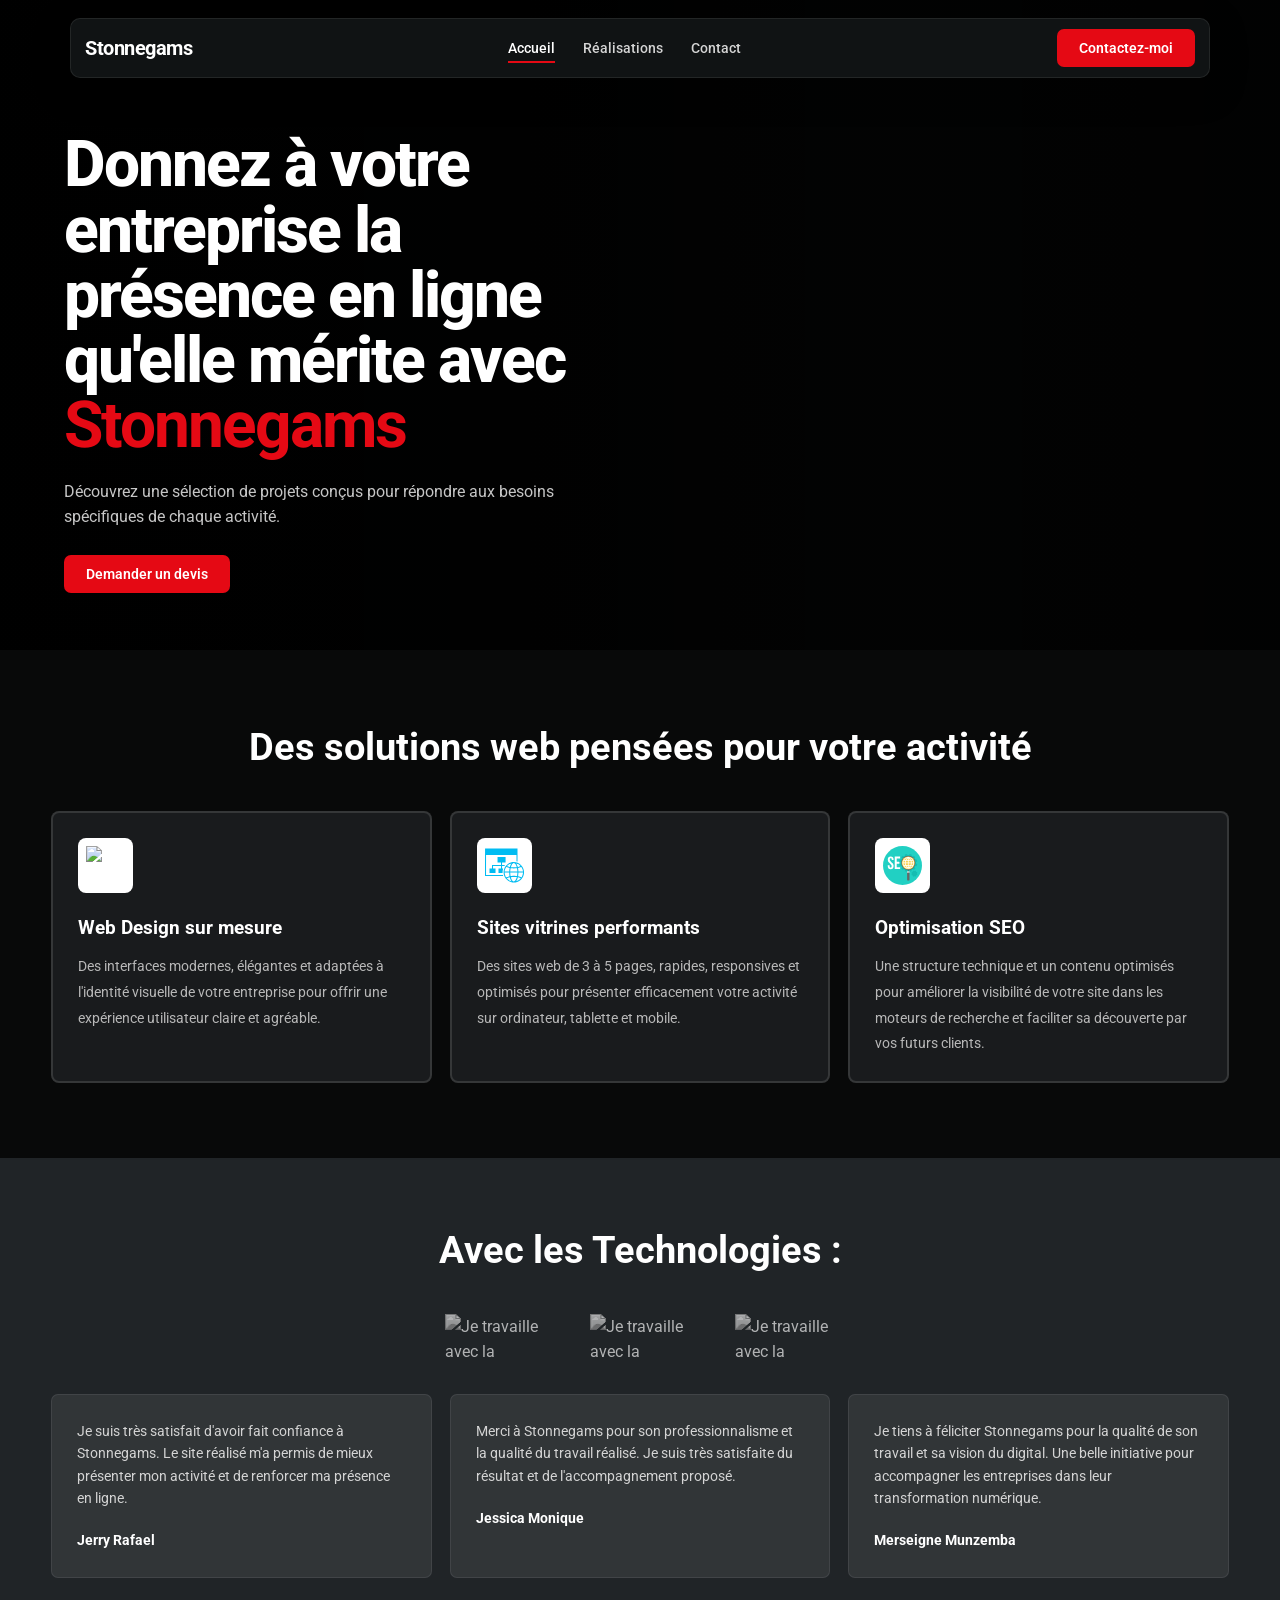
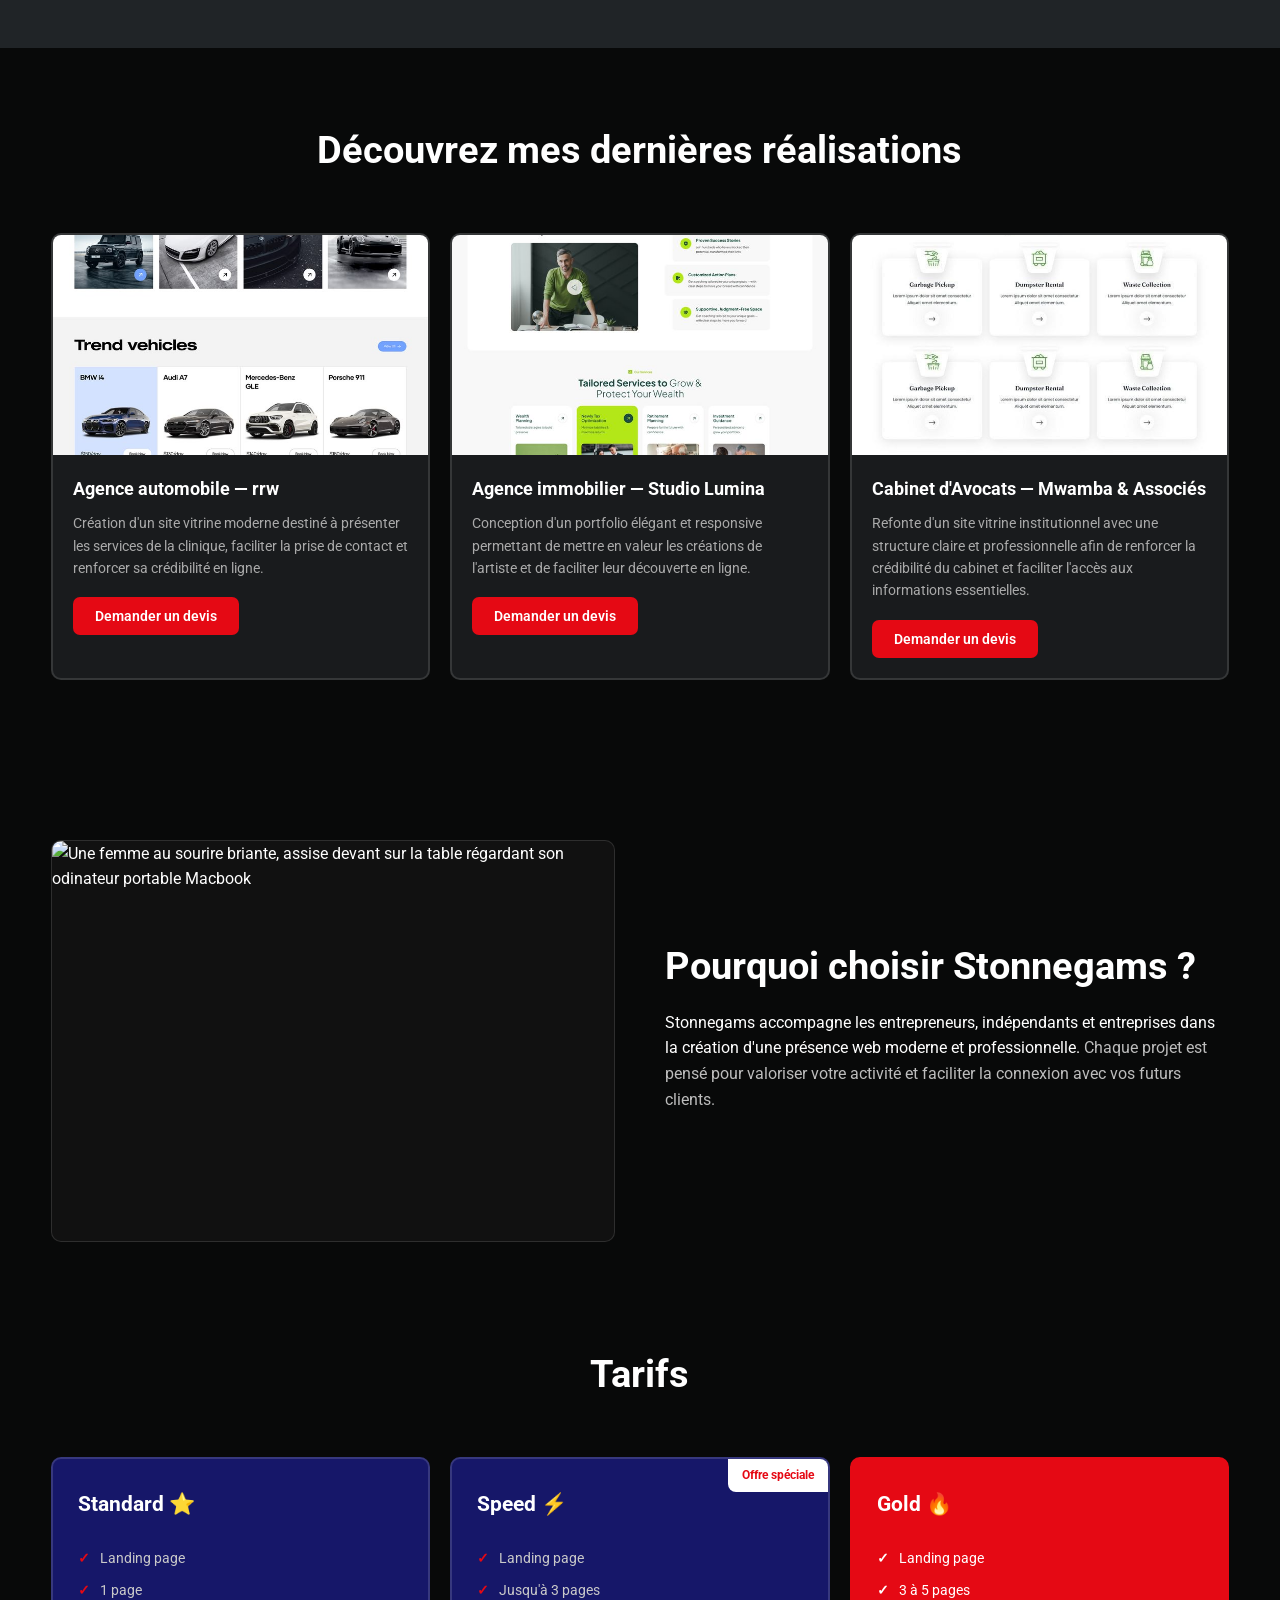
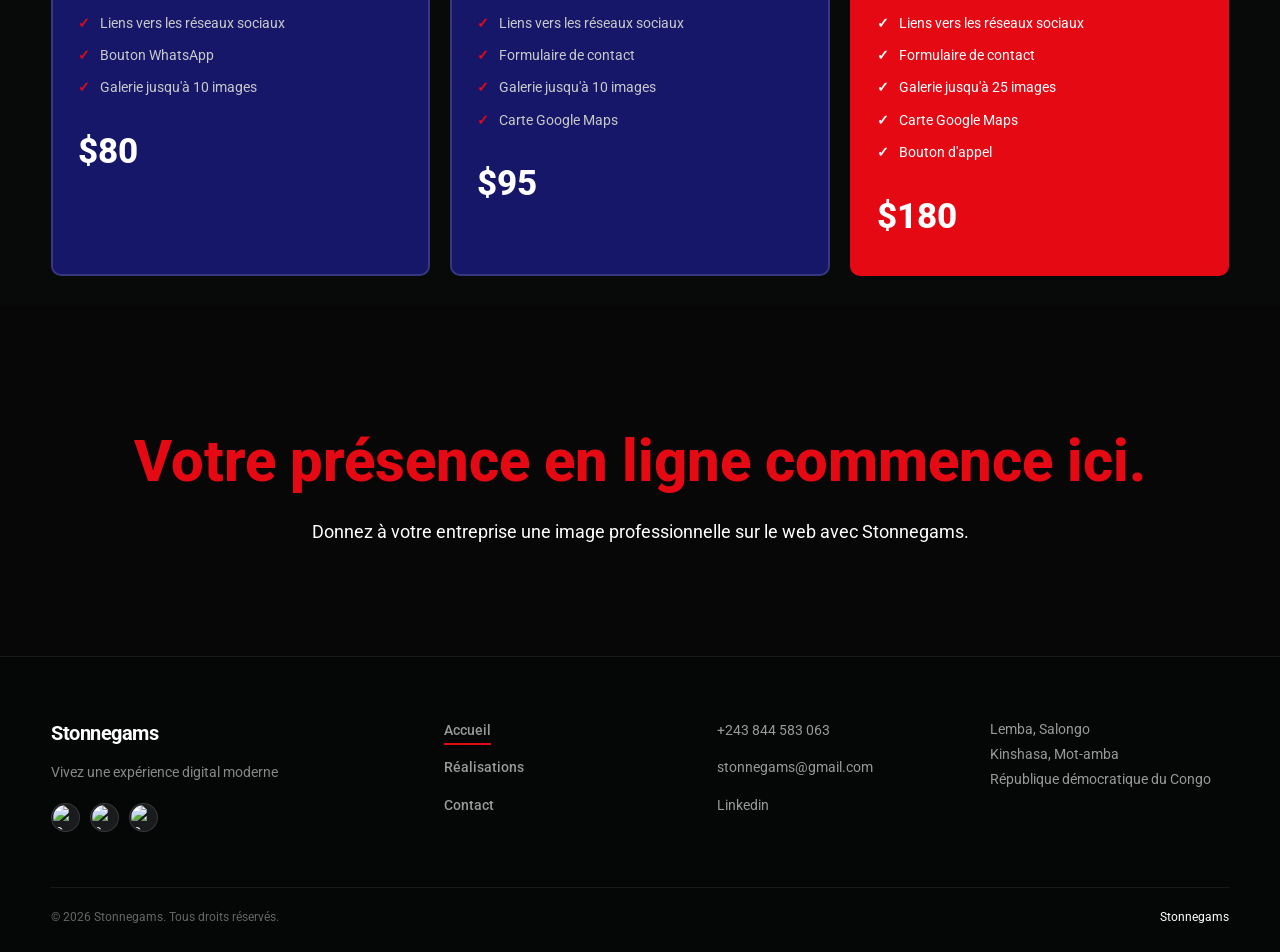
==== commit 06e6fb45: "mise à jour de texte d'alt" ====
--- a/index.html
+++ b/index.html
@@ -78,19 +78,19 @@
             <div class="service-content">
 
               <figure>
-                <img src="https://thesvg.org/icons/pagespeed-insights/default.svg" alt="" class="service-1">
+                <img src="https://thesvg.org/icons/pagespeed-insights/default.svg" alt="Une page web optimisée pour la vitesse de chargement" class="service-1">
                 <figcaption>Web Design sur mesure</figcaption>
                 <span>Des interfaces modernes, élégantes et adaptées à l'identité visuelle de votre entreprise pour offrir une expérience utilisateur claire et agréable.</span>
               </figure>
 
               <figure>
-                <img src="service-2.svg" alt="" class="service-2">
+                <img src="service-2.svg" alt="Sites vitrines performants" class="service-2">
                 <figcaption>Sites vitrines performants</figcaption>
                 <span>Des sites web de 3 à 5 pages, rapides, responsives et optimisés pour présenter efficacement votre activité sur ordinateur, tablette et mobile.</span>
               </figure>
 
               <figure>
-                <img src="service-3.svg" alt="" class="service-3">
+                <img src="service-3.svg" alt="Une optimisation SEO efficace" class="service-3">
                 <figcaption>Optimisation SEO</figcaption>
                 <span>Une structure technique et un contenu optimisés pour améliorer la visibilité de votre site dans les moteurs de recherche et faciliter sa découverte par vos futurs clients.</span>
               </figure>
@@ -146,7 +146,7 @@
                 <h2 class="sub">Découvrez mes dernières réalisations</h2>
 
                 <div class="form-article-card">
-                    <div class="image-article-card"><img src="site-1.jpg" alt="" class="exemple-slide"></div>
+                    <div class="image-article-card"><img src="site-1.jpg" alt="Site vitrine d'une agence automobile" class="exemple-slide"></div>
                     <span class="article">Agence automobile — rrw</span>
                     <p class="paragraph">
                         Création d'un site vitrine moderne destiné à présenter les services de la clinique, faciliter la prise de contact et renforcer sa crédibilité en ligne.
@@ -156,7 +156,7 @@
                                     
                 
                 <div class="form-article-card">
-                    <div class="image-article-card"><img src="site-2.jpg" alt="" class="exemple-slide"></div>
+                    <div class="image-article-card"><img src="site-2.jpg" alt="Site vitrine d'une agence immobilière" class="exemple-slide"></div>
                     <span class="article">Agence immobilier — Studio Lumina</span>
                     <p class="paragraph">
                          Conception d'un portfolio élégant et responsive permettant de mettre en valeur les créations de l'artiste et de faciliter leur découverte en ligne.
@@ -165,7 +165,7 @@
                 </div>
 
                 <div class="form-article-card">
-                    <div class="image-article-card"><img src="site-3.jpg" alt="" class="exemple-slide"></div>
+                    <div class="image-article-card"><img src="site-3.jpg" alt="Site vitrine d'un cabinet d'Avocats" class="exemple-slide"></div>
                     <span class="article">Cabinet d'Avocats — Mwamba & Associés</span>
                     <p class="paragraph">
                         Refonte d'un site vitrine institutionnel avec une structure claire et professionnelle afin de renforcer la crédibilité du cabinet et faciliter l'accès aux informations essentielles.
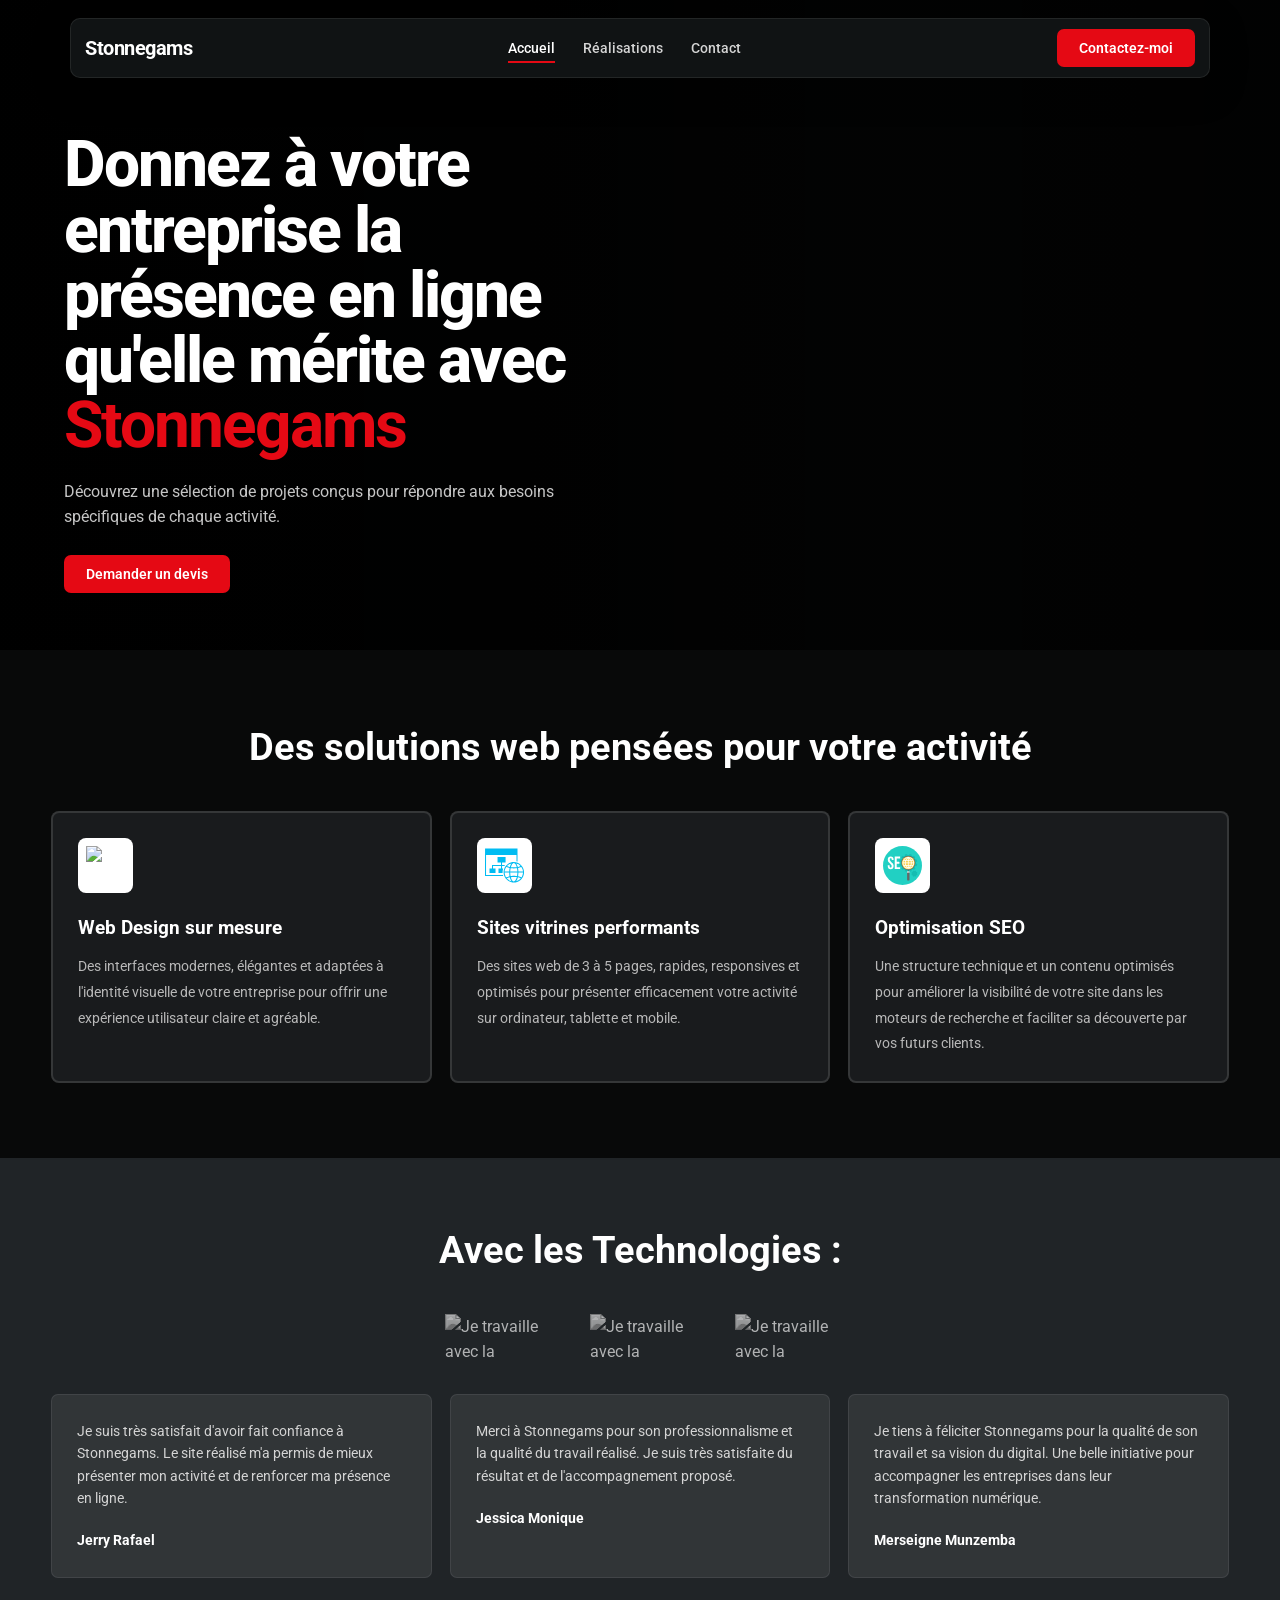
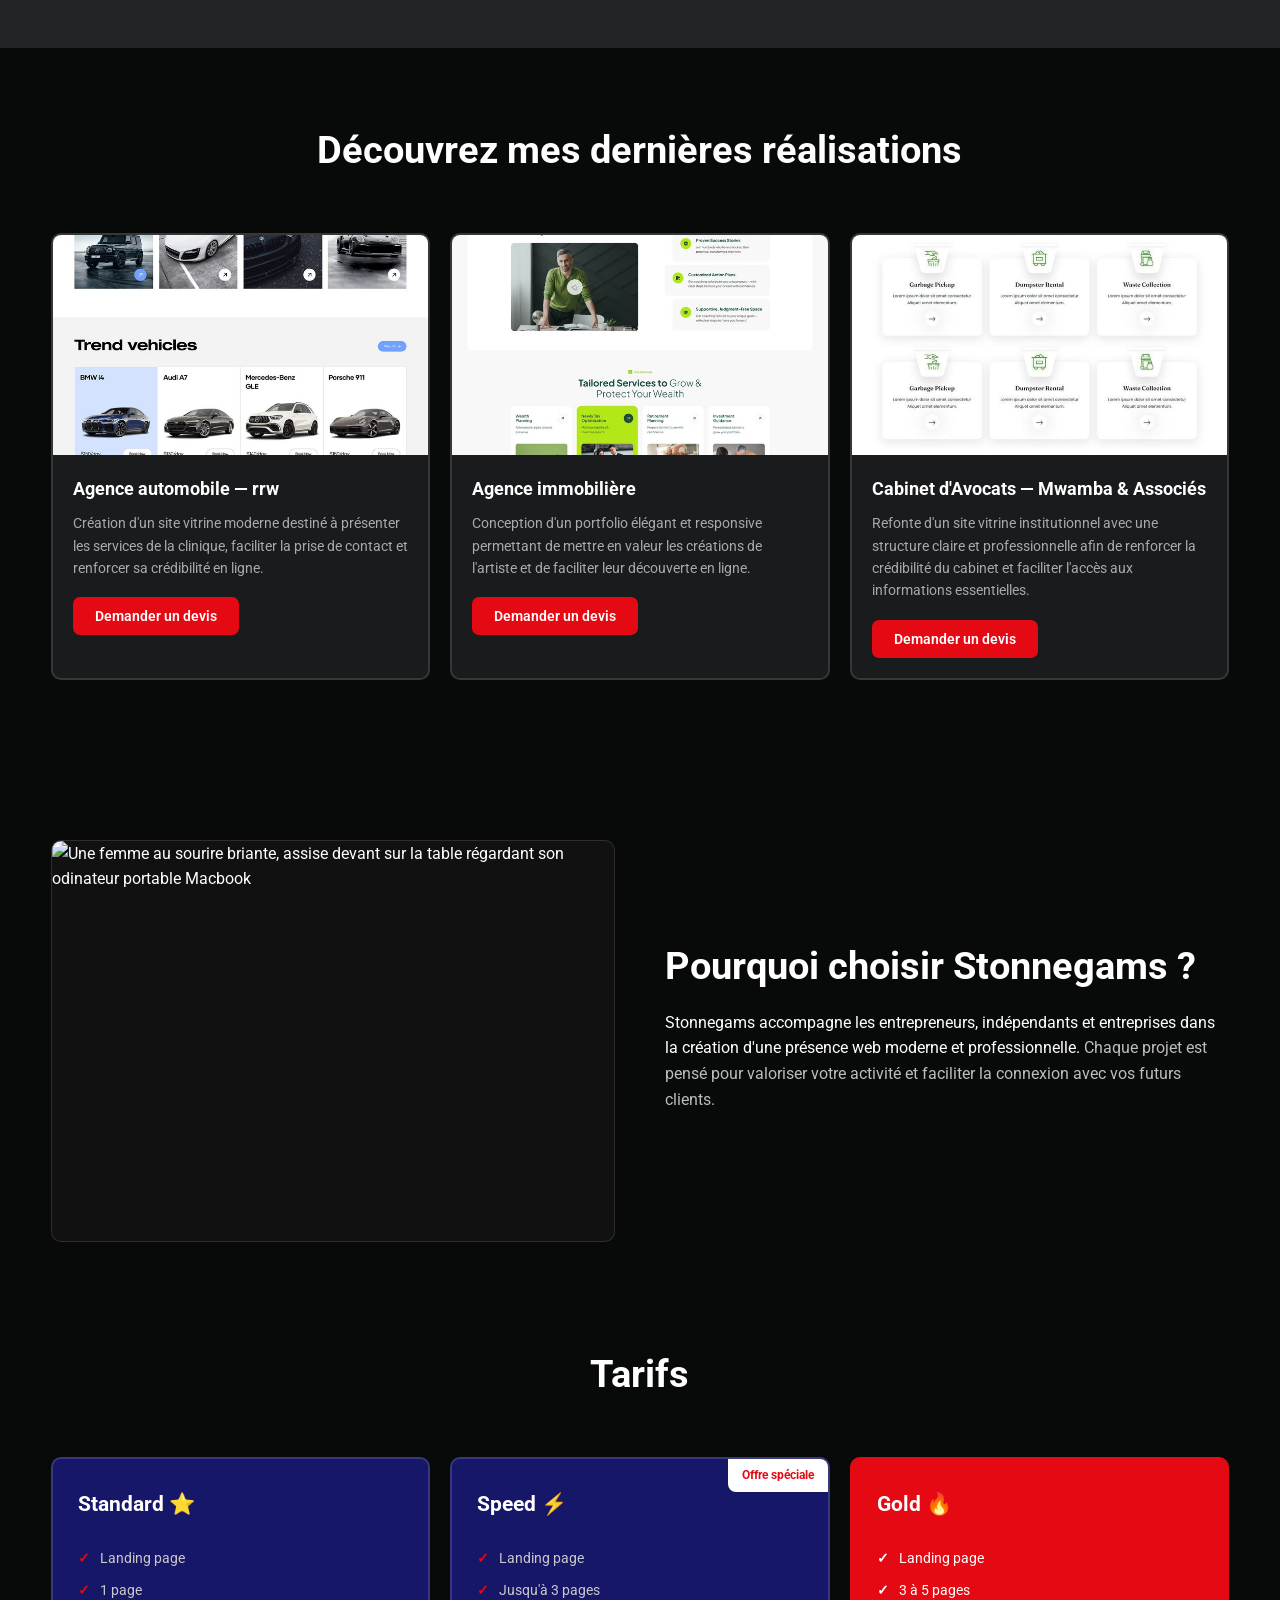
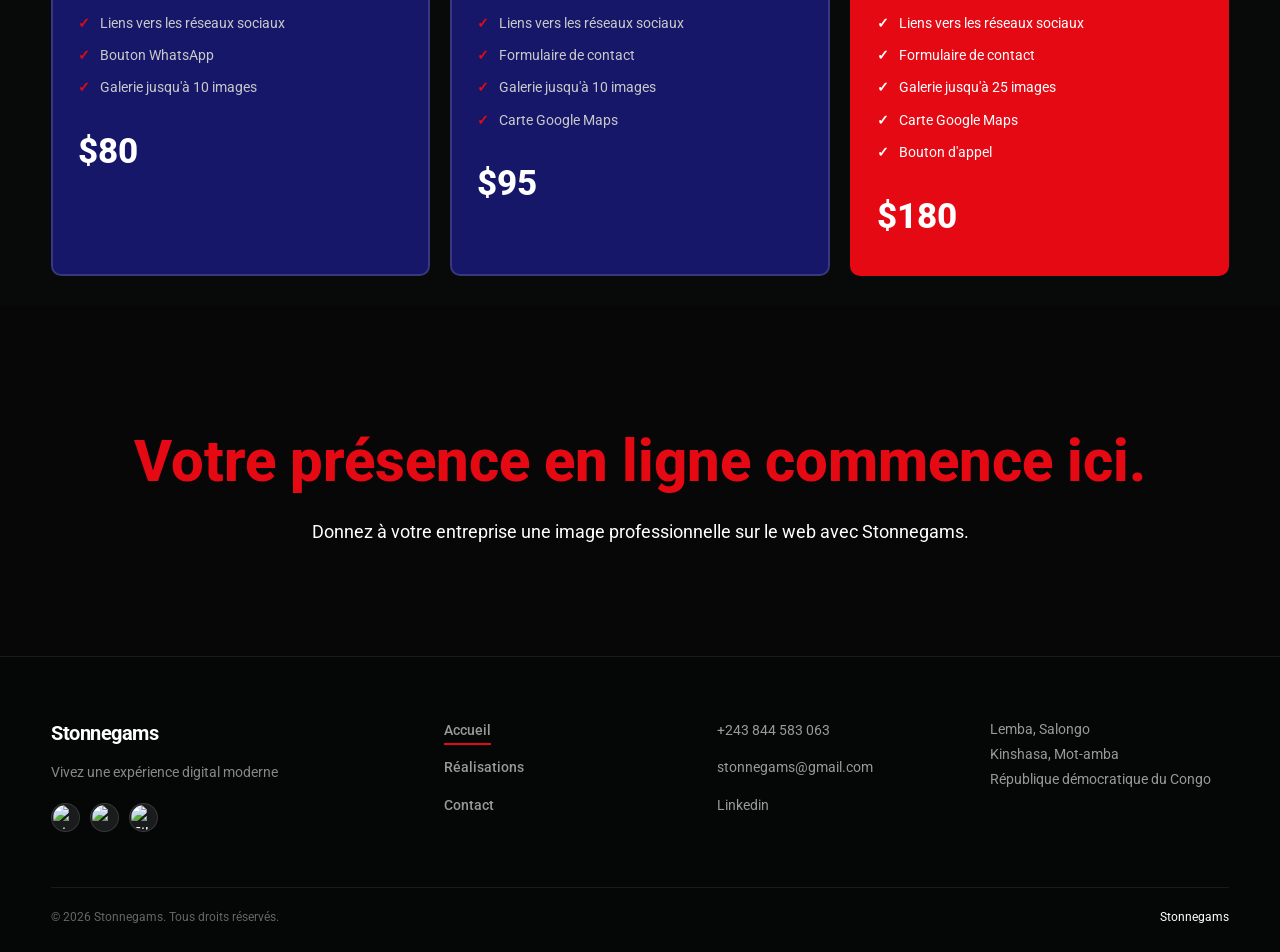
==== commit 7b52fa36: "Mise à jours le 09 octobre" ====
--- a/index.html
+++ b/index.html
@@ -142,7 +142,7 @@
           <section class="examples">
 
             <!-- form container exemples -->
-            <div class="exemples-content-form" role="article-exemples">
+            <div class="exemples-content-form">
                 <h2 class="sub">Découvrez mes dernières réalisations</h2>
 
                 <div class="form-article-card">
@@ -151,17 +151,17 @@
                     <p class="paragraph">
                         Création d'un site vitrine moderne destiné à présenter les services de la clinique, faciliter la prise de contact et renforcer sa crédibilité en ligne.
                     </p>
-                    <button type="button" id="devis-btn">Demander un devis</button>
+                    <button type="button" id="devis-btn" aria-label="Demander un devis pour le site d'une agence automobile">Demander un devis</button>
                 </div>
                                     
                 
                 <div class="form-article-card">
                     <div class="image-article-card"><img src="site-2.jpg" alt="Site vitrine d'une agence immobilière" class="exemple-slide"></div>
-                    <span class="article">Agence immobilier — Studio Lumina</span>
+                    <span class="article">Agence immobilière</span>
                     <p class="paragraph">
                          Conception d'un portfolio élégant et responsive permettant de mettre en valeur les créations de l'artiste et de faciliter leur découverte en ligne.
                     </p>
-                    <button type="button" id="devis-btn">Demander un devis</button>
+                    <button type="button" id="devis-btn" aria-label="Demander un devis pour le site d'une agence immobilière">Demander un devis</button>
                 </div>
 
                 <div class="form-article-card">
@@ -170,7 +170,7 @@
                     <p class="paragraph">
                         Refonte d'un site vitrine institutionnel avec une structure claire et professionnelle afin de renforcer la crédibilité du cabinet et faciliter l'accès aux informations essentielles.
                     </p>
-                    <button type="button" id="devis-btn">Demander un devis</button>
+                    <button type="button" id="devis-btn" aria-label="Demander un devis pour le site d'un cabinet d'Avocats">Demander un devis</button>
                 </div>
 
             </div>
@@ -188,7 +188,7 @@
                     <img src="https://images.pexels.com/photos/3727464/pexels-photo-3727464.jpeg" alt="Une femme au sourire briante, assise devant sur la table régardant son odinateur portable Macbook" class="about-slide">
                 </div>
 
-                <div class="about-text-infos">
+                <div class="about-text-infos" role="introduction">
 
                    <h2 class="sub about-title">
                        Pourquoi choisir <strong>Stonnegams</strong> ?
@@ -293,14 +293,14 @@
                 <p>Vivez une expérience digital moderne</p>
 
                 <div class="foot-medias-icon-links">
-                    <a href="https://linkedin.com/in/stonne-gams-5343bb3b3" target="_blank"><img src="https://thesvg.org/icons/linkedin/default.svg" alt="Contactez-moi et suivez-noi sur Linkedin" class="medias-svg-ico"></a>
-                    <a href="#" target="_blank"><img src="https://thesvg.org/icons/instagram/default.svg" alt="Restez informé et ne loupez rien en me suivant sur Instagram" class="medias-svg-ico"></a>
-                    <a href="#" target="_blank"><img src="https://thesvg.org/icons/tiktok-badge/default.svg" alt="Contactez-moi et suivez mes anventure developpeur sur Tiktok" class="medias-svg-ico"></a>
+                    <a href="https://linkedin.com/in/stonne-gams-5343bb3b3" target="_blank" rel="noopener noreferrer"><img src="https://thesvg.org/icons/linkedin/default.svg" alt="Linkedin" class="medias-svg-ico"></a>
+                    <a href="#" target="_blank" rel="noopener noreferrer"><img src="https://thesvg.org/icons/instagram/default.svg" alt="Instagram" class="medias-svg-ico"></a>
+                    <a href="#" target="_blank" rel="noopener noreferrer"><img src="https://thesvg.org/icons/tiktok-badge/default.svg" alt="Tiktok" class="medias-svg-ico"></a>
                 </div>
             </div>
             
             <!-- MENU -->
-                <div class="foot-menu-links">
+                <div class="foot-menu-links" role="navigation" aria-label="Navigation du pied de la page">
                   <ul class="links">
                     <li><a href="index.html" class="active">Accueil</a></li>
                     <li><a href="realisation.html">Réalisations</a></li>
--- a/style.css
+++ b/style.css
@@ -137,7 +137,7 @@
    ========================================================= */
 
 .navbar {
-    position: absolute;
+    position: fixed;
     top: 18px;
     left: 50%;
     transform: translateX(-50%);
@@ -1500,7 +1500,7 @@
    18. RESPONSIVE — MOBILE
    ========================================================= */
 
-@media (max-width: 651px) {
+@media (max-width: 610px) {
 
     body {
         font-size: 14px;
@@ -1519,12 +1519,12 @@
     .navbar {
         top: 10px;
 
-        width: 94%;
+        width: 96%;
     }
 
 
     #navigation {
-        flex-wrap: wrap;
+        flex-wrap: nowrap;
 
         justify-content: center;
 
@@ -1535,7 +1535,7 @@
 
 
     .logo {
-        width: 100%;
+        width: 10%;
 
         text-align: center;
     }
@@ -1544,9 +1544,9 @@
     .links {
         width: 100%;
 
-        gap: 18px;
-
-        justify-content: center;
+        gap: 10px;
+
+        justify-content: flex-end;
     }
 
 
@@ -1556,7 +1556,14 @@
 
 
     #contact-btn {
-        width: 100%;
+        width: 59%;
+        display: none;
+        
+        
+    }
+
+    .nav-medias-icon-links {
+        display: none;
     }
 
 
@@ -1701,6 +1708,7 @@
     .about-image,
     .about-slide {
         min-height: 300px;
+        min-width: 300px;
     }
 
 
@@ -1734,7 +1742,7 @@
 
 
     .form-fromular-content .sub {
-        font-size: 26px;
+        font-size: 25px;
     }
 
 
@@ -1754,12 +1762,12 @@
 
 
     .pub-tl-red {
-        font-size: 34px;
+        font-size: 26px;
     }
 
 
     .pub-text-infos p {
-        font-size: 15px;
+        font-size: 13px;
     }
 
 
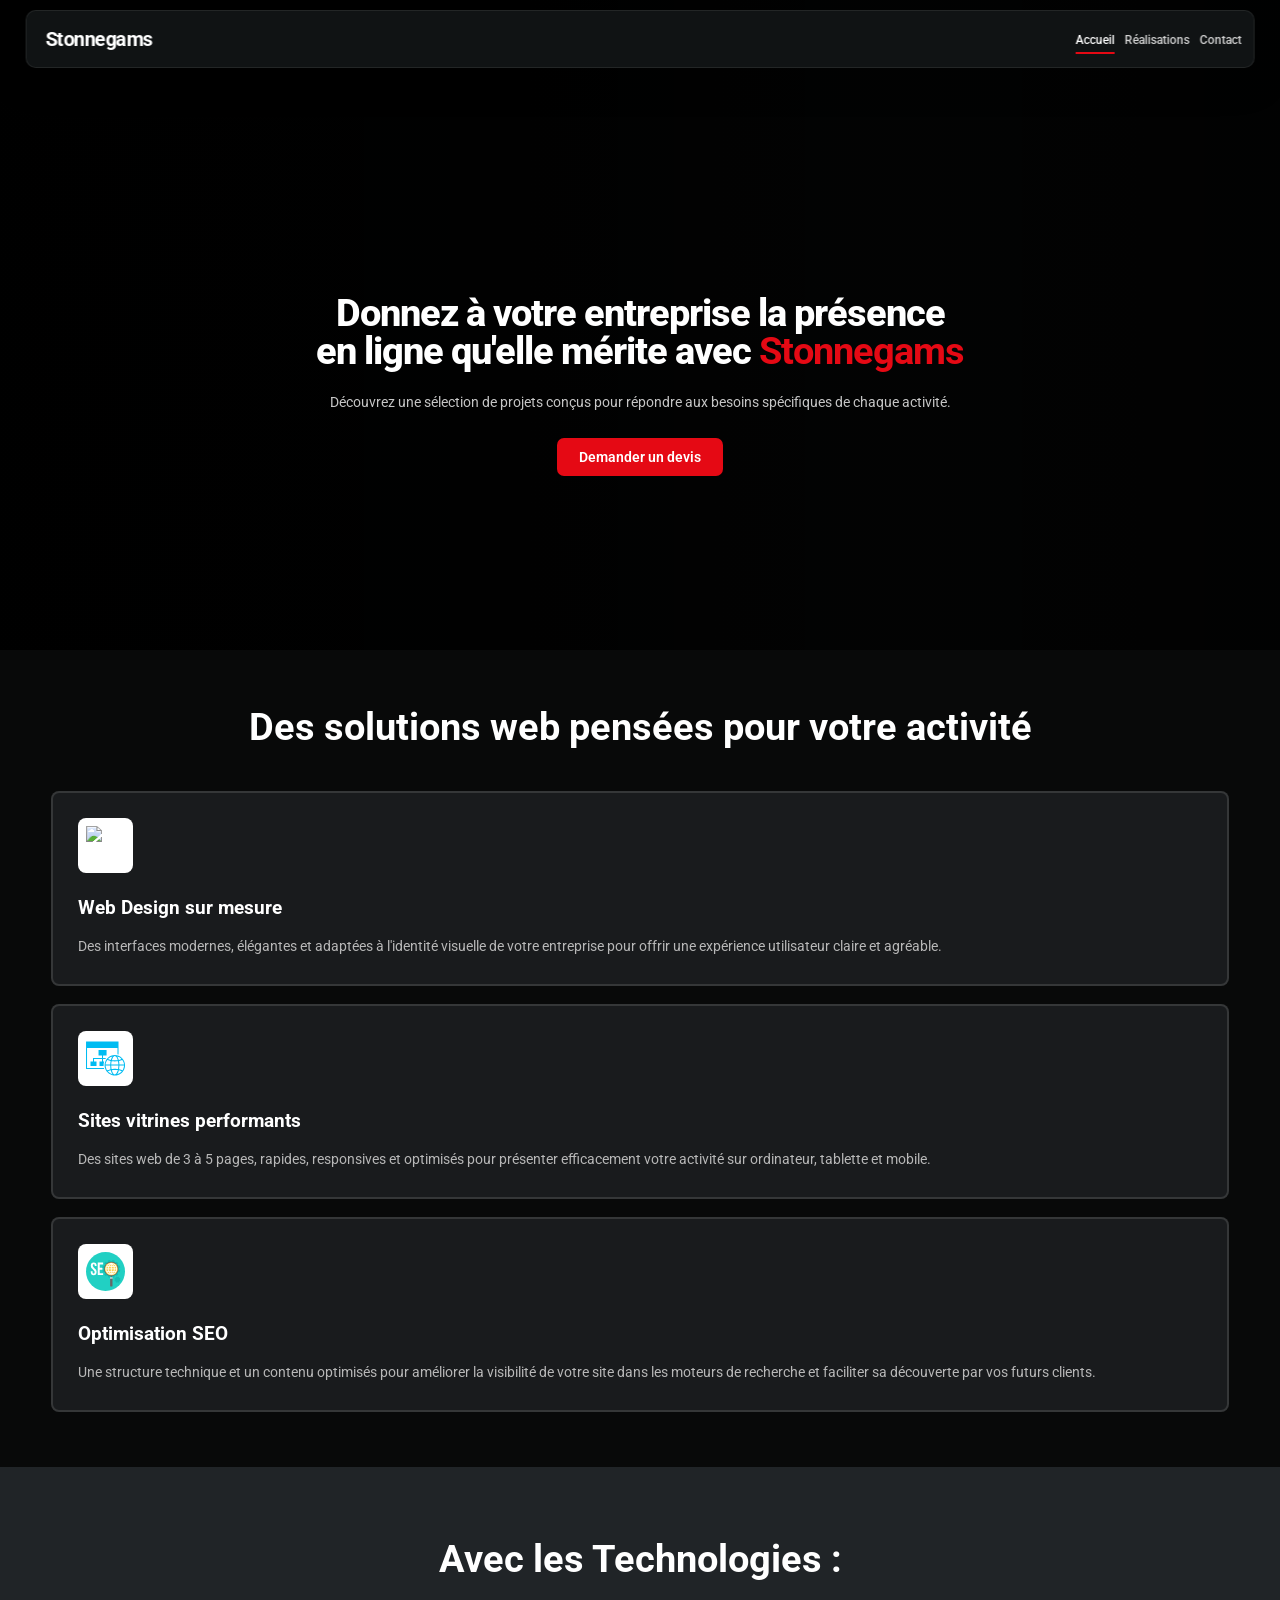
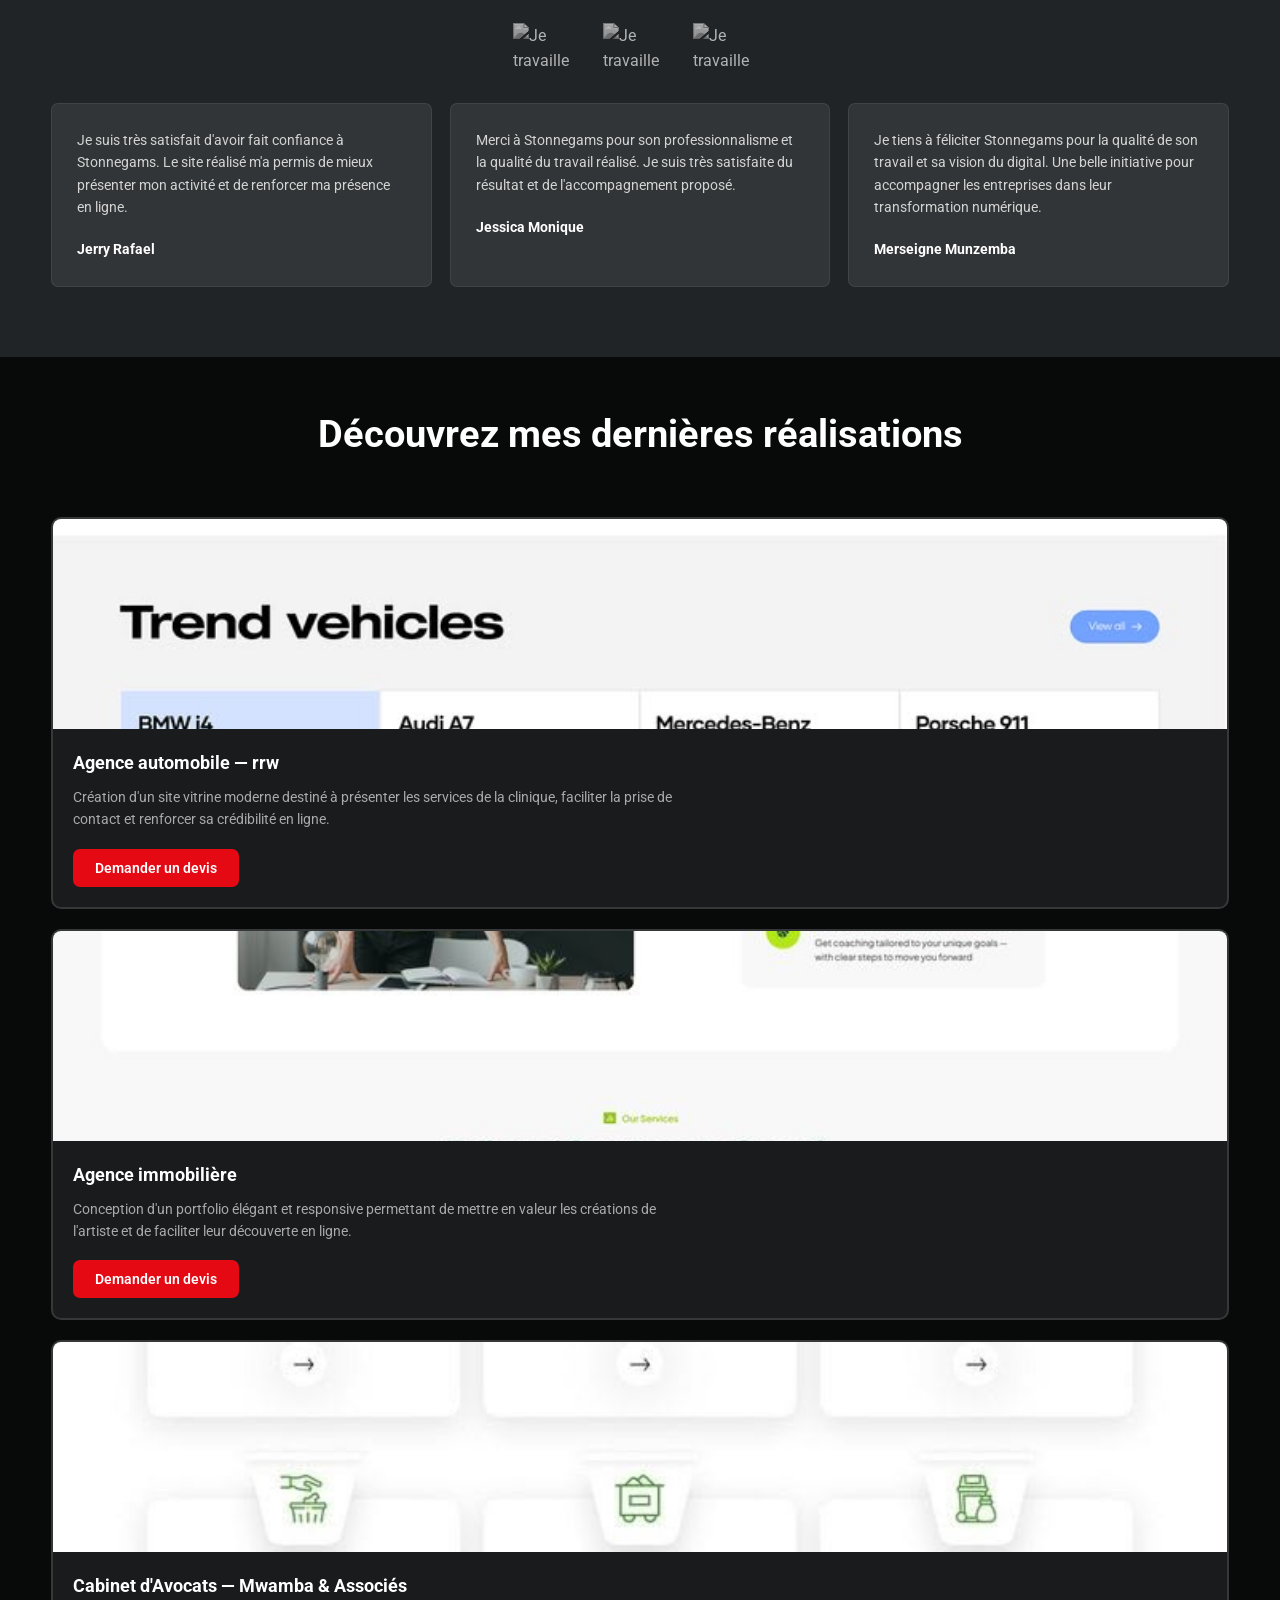
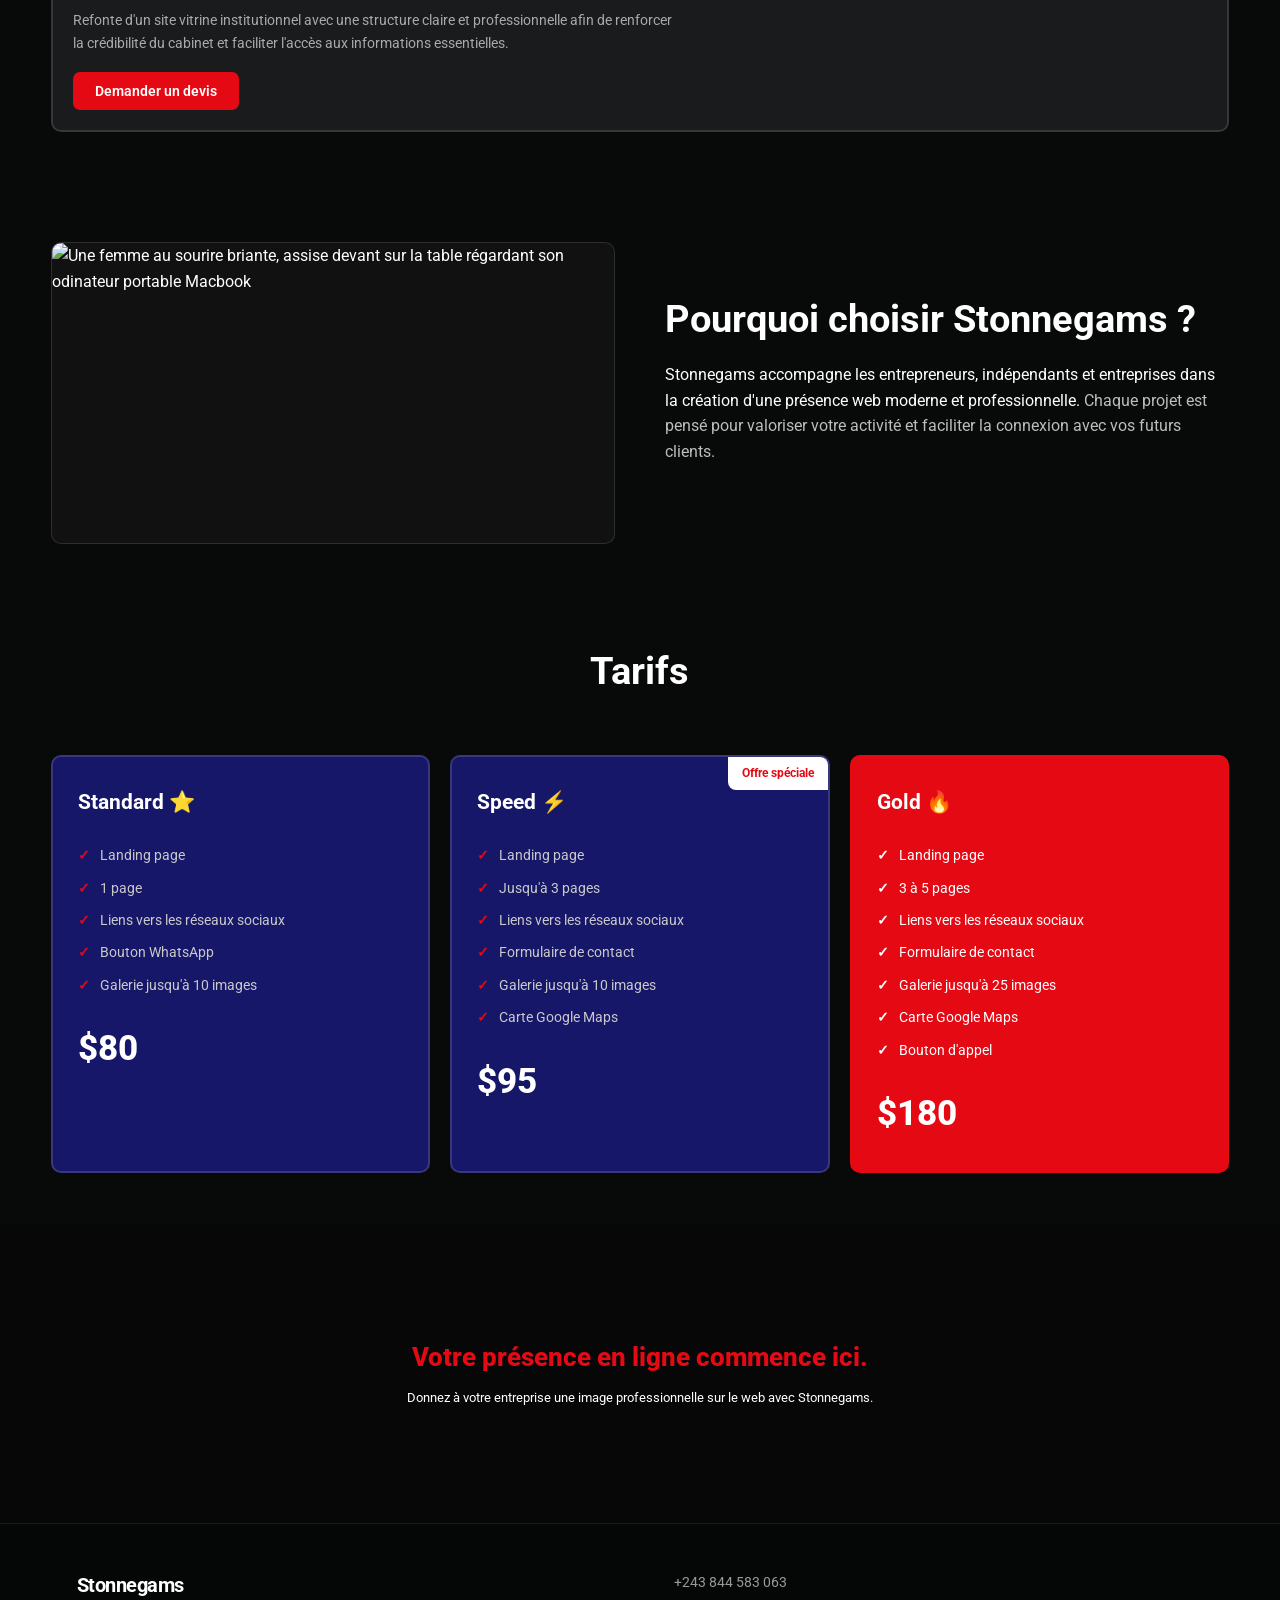
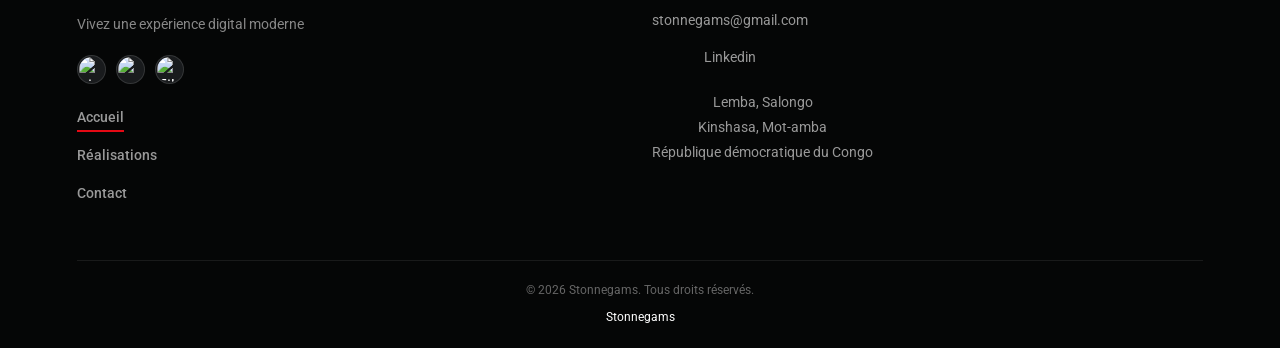
==== commit 34a48422: "mjs" ====
--- a/index.html
+++ b/index.html
@@ -288,7 +288,12 @@
       <!-- Footer -->
           <footer>
 
-            <div class="foot-logo-footer">
+        <div class="foot-container">
+
+                <!-- COLONNE GAUCHE -->
+        <div class="foot-col foot-col-left">
+
+             <div class="foot-logo-footer">
                 <div class="logo"><span class="stonnegams" id="stonnegams">Stonnegams</span></div>
                 <p>Vivez une expérience digital moderne</p>
 
@@ -297,6 +302,7 @@
                     <a href="#" target="_blank" rel="noopener noreferrer"><img src="https://thesvg.org/icons/instagram/default.svg" alt="Instagram" class="medias-svg-ico"></a>
                     <a href="#" target="_blank" rel="noopener noreferrer"><img src="https://thesvg.org/icons/tiktok-badge/default.svg" alt="Tiktok" class="medias-svg-ico"></a>
                 </div>
+
             </div>
             
             <!-- MENU -->
@@ -308,12 +314,17 @@
                   </ul>
                 </div>
 
-                <!-- CONTACT INFOS -->
+                </div>
+
+                <!-- COLONNE DROITE -->
+           <div class="foot-col foot-col-right">
+
+            <!-- CONTACT INFOS -->
                  <div class="foot-contact-infos">
                   <ul class="menu">
                     <li><a href="tel:+243844583063">+243 844 583 063</a></li>
                     <li><a href="mailto:stonnegams@gmail.com">stonnegams@gmail.com</a></li>
-                    <li><a href="www.linkedin.com/in/stonne-gams-5343bb3b3">Linkedin</a></li>
+                    <li><a href="https://www.linkedin.com/in/stonne-gams-5343bb3b3" target="_blank" rel="noopener noreferrer">Linkedin</a></li>
                   </ul>
                  </div>
 
@@ -328,6 +339,10 @@
                     </address>
                 </div>
 
+        </div>
+  
+        </div>
+
                 <!-- MENTION -->
             <div class="foot-footer-mention">
                 <span class="footer">© 2026 Stonnegams. Tous droits réservés.</span> <span>Stonnegams</span>
--- a/style.css
+++ b/style.css
@@ -1500,11 +1500,29 @@
    18. RESPONSIVE — MOBILE
    ========================================================= */
 
-@media (max-width: 610px) {
+@media (max-width: 768px) {
+    /*new*/
+    .foot-container {
+        display: flex;
+        flex-direction: row;
+        align-items: flex-start;
+        gap: 24px;
+    }
+
+    .foot-col {
+        display: flex;
+        flex-direction: column;
+        gap: 20px;
+        flex: 1;
+        min-width: 0;
+    }
+    /*new*/
 
     body {
         font-size: 14px;
     }
+
+}
 
 
     /* =====================================================
@@ -1792,12 +1810,37 @@
 
         flex-direction: column;
 
-        align-items: center;
-    }
-
+        align-items: start;
+
+        justify-content: start;
+    }
+
+    /* Les deux colonnes côte à côte */
+    .foot-container {
+    display: flex;
+    flex-direction: row;
+    align-items: flex-start;   /* les deux colonnes démarrent au même niveau, en haut */
+    justify-content: space-between;
+    gap: 24px;
+}
+
+/* Chaque colonne empile ses blocs */
+.foot-col {
+    display: flex;
+    flex-direction: column;
+    gap: 20px;
+    flex: 1;
+    min-width: 0;              /* évite que l'email déborde */
+}
+
+/* Pour éviter que l'email long casse la mise en page */
+.foot-contact-infos a {
+    overflow-wrap: anywhere;
+}
+/* Les deux colonnes côte à côte */
 
     .foot-menu-links .links {
-        align-items: center;
+        align-items: start;
     }
 
 
@@ -1814,7 +1857,6 @@
         align-items: center;
     }
 
-}
 
 
 /* =========================================================
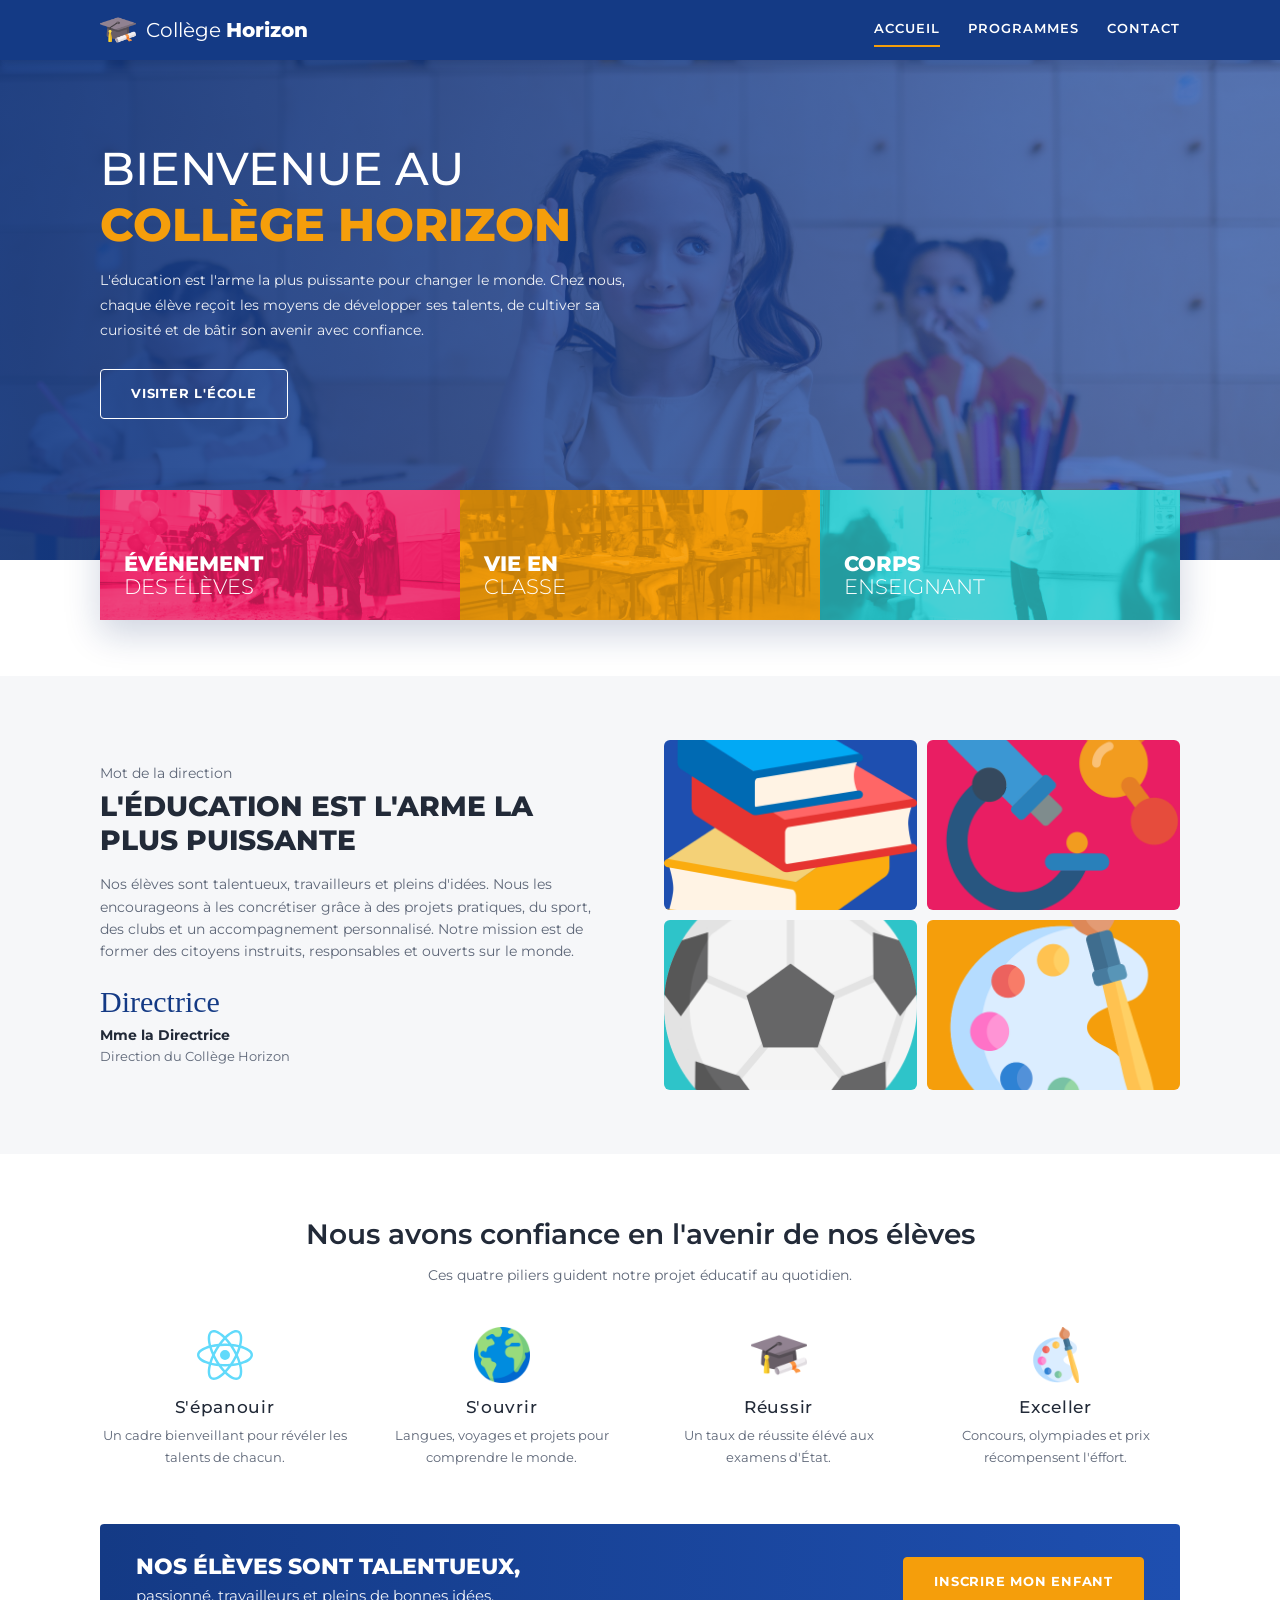
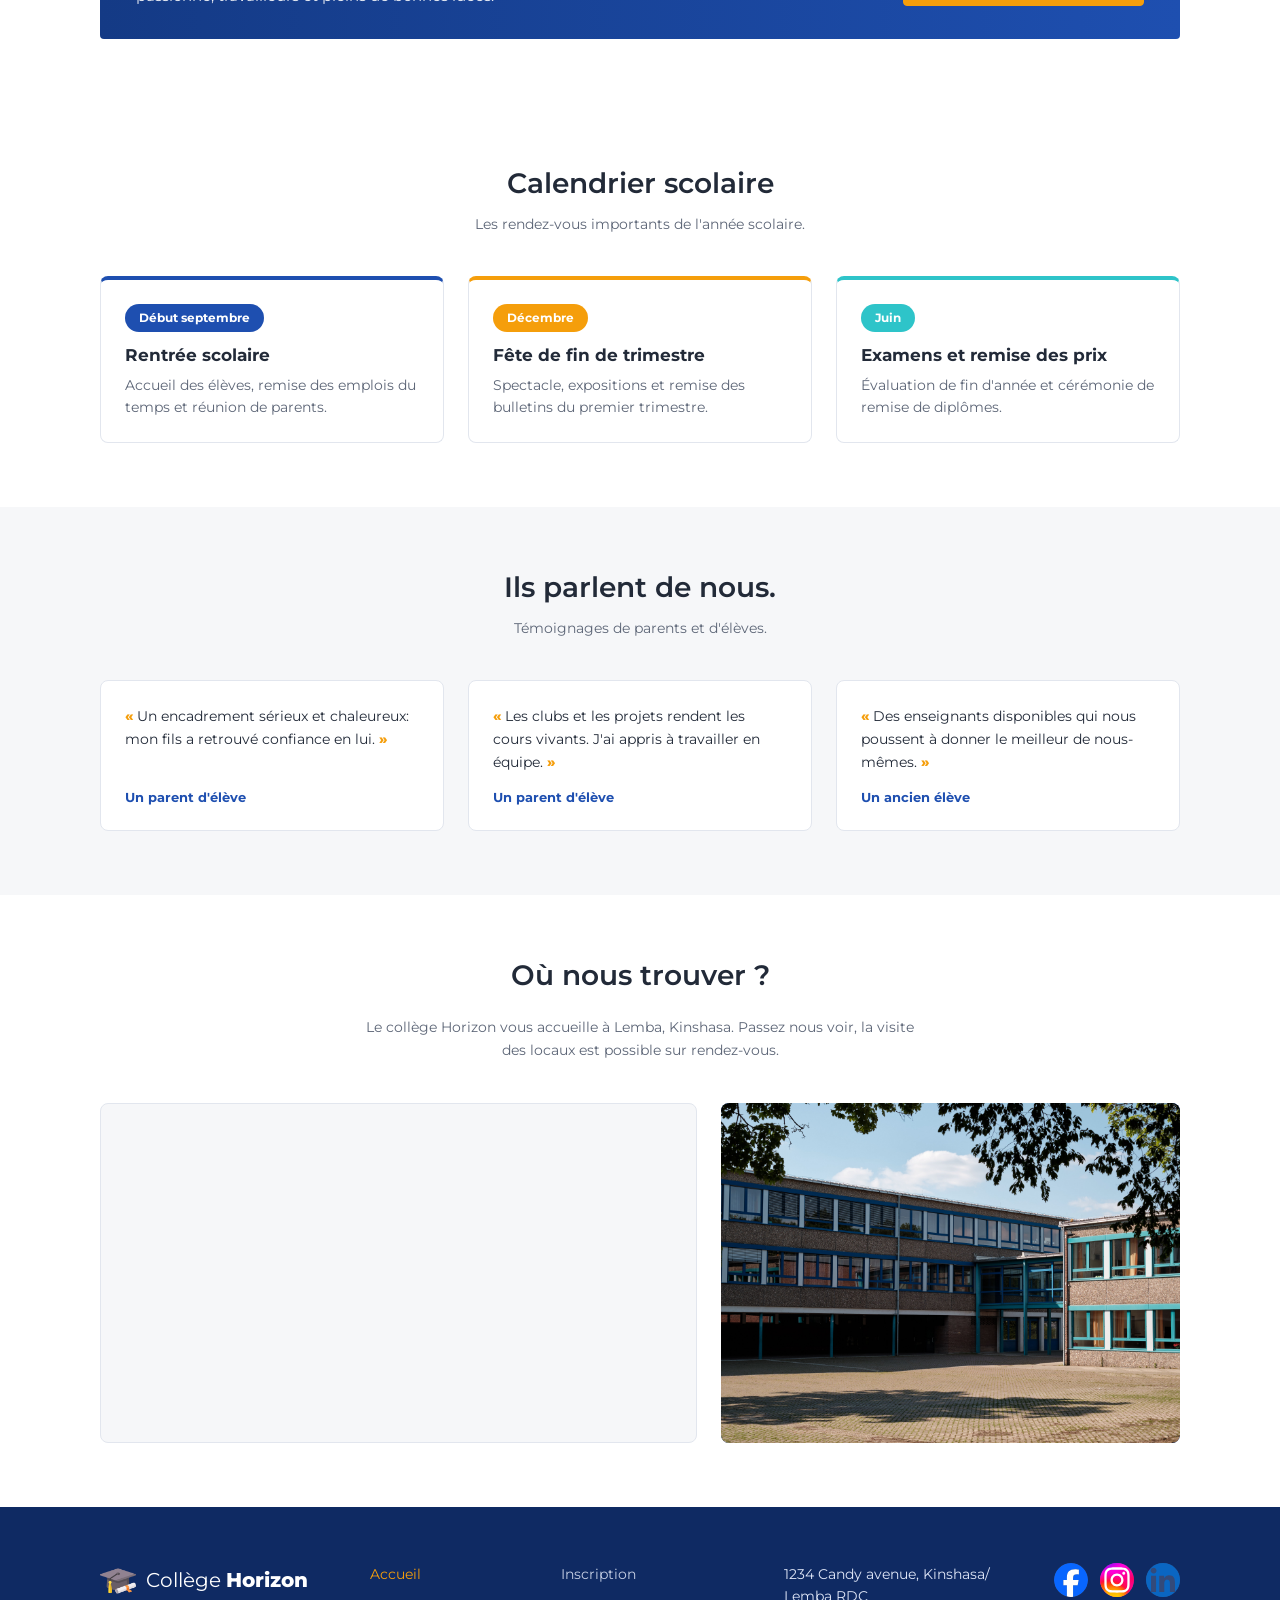
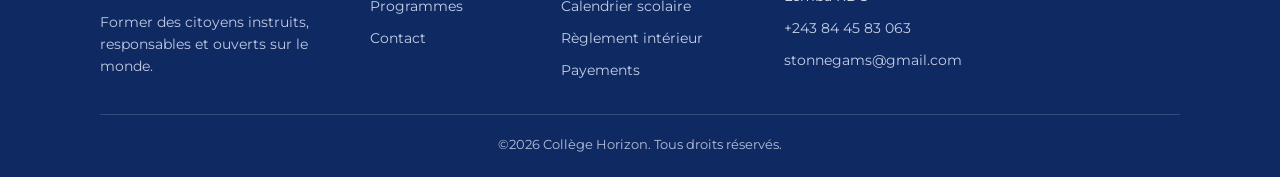
==== commit fcca1e7d: "page école" ====
--- a/index.html
+++ b/index.html
@@ -1,354 +1,271 @@
 <!DOCTYPE html>
 <html lang="fr">
-    <!-- heade -->
 <head>
     <meta charset="UTF-8">
     <meta name="viewport" content="width=device-width, initial-scale=1.0">
-    <title>Stonnegams | Concepteur de Sites Web Vitrines à Kinshasa</title>
-    <meta name="description" content="Stonnegams conçoit des sites web modernes, rapides et adaptés aux entreprises, indépendants et entrepreneurs à Kinshasa. Découvrez nos réalisations et demandez votre devis.">
-    <meta name="keywords" content="création site web Kinshasa, site vitrine, développeur web Kinshasa, conception site internet, agence web Kinshasa, Stonnegams">
+    
+    <meta name="description" content="Collège Horizon à Lemba, Kinshasa : un établissement qui forme des élèves instruits, responsables et ouverts sur le monde. Découvrez notre école et inscrivez votre enfant.">
+    <meta name="keywords" content="Collège Horizon, école Kinshasa, école Lemba, collège Kinshasa, enseignement secondaire, inscription scolaire, éducation RDC, calendrier scolaire, école privée Kinshasa">
+    <title>Collège Horizon | École secondaire à Lemba, Kinshasa</title>
+
     <link rel="stylesheet" href="style.css">
-
-    <link rel="preconnect" href="https://fonts.googleapis.com">
-    <link rel="preconnect" href="https://fonts.gstatic.com" crossorigin>
-    <link href="https://fonts.googleapis.com/css2?family=Roboto:ital,wght@0,100..900;1,100..900&display=swap" rel="stylesheet">
-
-    <link rel="preconnect" href="https://fonts.googleapis.com">
-    <link rel="preconnect" href="https://fonts.gstatic.com" crossorigin>
-    <link href="https://fonts.googleapis.com/css2?family=Oswald:wght@200..700&family=Roboto:ital,wght@0,100..900;1,100..900&display=swap" rel="stylesheet">
-
-    <link rel="preconnect" href="https://fonts.googleapis.com">
-    <link rel="preconnect" href="https://fonts.gstatic.com" crossorigin>
-    <link href="https://fonts.googleapis.com/css2?family=Montserrat:ital,wght@0,100..900;1,100..900&family=Oswald:wght@200..700&family=Roboto:ital,wght@0,100..900;1,100..900&display=swap" rel="stylesheet">
+    <link rel="shortcut icon" href="images/chapeau-de-remise-de-diplome.png" type="image/x-icon">
 </head>
-
-<!-- body -->
 <body>
-    
-    <!-- header -->
-     <header>
-
-        <!-- (Banner) -->
-         <div class="banner" role="banner">
-
-            <!-- IMAGE : (prend toute la zone banner)-->
+    <div class="container">
+
+     <main>
+        <!-- Header -->
+         <header>
+            <nav class="navbar">
+                <div class="logo">
+                    <img src="images/chapeau-de-remise-de-diplome.png" alt="" class="logo-img">
+                    <span>Collège <strong>Horizon</strong></span>
+                </div>
+
+                <ul class="nav-menu">
+                    <li><a href="index.html" class="active" aria-label="Page d'accueil">Accueil</a></li>
+                     <li><a href="programme.html" aria-label="Page de programmes">Programmes</a></li>
+                      <li><a href="contact.html" aria-label="Page de contact">Contact</a></li>
+                </ul>
+            </nav>
+
             <div class="banner">
-                <video src="https://www.pexels.com/fr-fr/download/video/3141211/" loop muted autoplay playsinline class="banner-img"></video>
-               </div>
-
-            <div class="navbar" role="navbar">
-              <nav id="navigation">
-
-                <div class="logo"><a href="index.html"><span class="stonnegams" id="stonnegams">Stonnegams</span></a></div>
-
-                <!-- menu -->
-                <ul class="links">
-                    <li><a href="index.html" class="active">Accueil</a></li><li><a href="realisation.html">Réalisations</a></li>
-                    <li><a href="contact.html">Contact</a></li>
-                </ul>
-                <button type="button" id="contact-btn">Contactez-moi</button>
-             </nav>
-
-             
-             
-         </div>
-            <!-- Titres principales -->
-            <div class="titles">
-                <h1 class="title">
-                  Donnez à votre entreprise la présence en ligne qu'elle mérite avec <strong>Stonnegams</strong></h1>
-                <p class="paragraph">
-                 Découvrez une sélection de projets conçus pour répondre aux besoins spécifiques de chaque activité.</p>             
-                <button type="button" id="devis-btn">Demander un devis</button>
-             </div>
-
-
-         </div>
-         <!-- (Banner) -->
-         
-     </header>
-
-     <!-- main -->
-      <main class="content">
-
-        <!-- SERVICES -->
-         <section class="services">
-
-            <h2 class="sub">Des solutions web pensées pour votre activité</h2>
-
-            <div class="service-content">
+                <!-- Image : (Background du banner) -->
+                 <img src="images/banner-home.jpg" alt="Des élèves dans une salle de classe" class="banner-img">
+                 
+                 <div class="banner-contenus">
+                    <h1>Bienvenue au <strong>Collège Horizon</strong></h1>
+                    <p>L'éducation est l'arme la plus puissante pour changer le monde. 
+                        Chez nous, chaque élève reçoit les moyens de développer ses talents,
+                         de cultiver sa curiosité et de bâtir son avenir avec confiance.
+                    </p>
+                    <a href="programme.html" id="visite-btn" aria-label="Visiter l'école">Visiter l'école</a>
+                 </div>
+            </div>
+         </header>
+
+         <!-- Section home 1 -->
+          <section class="home-1-section">
+            <div class="from-content">
 
               <figure>
-                <img src="https://thesvg.org/icons/pagespeed-insights/default.svg" alt="Une page web optimisée pour la vitesse de chargement" class="service-1">
-                <figcaption>Web Design sur mesure</figcaption>
-                <span>Des interfaces modernes, élégantes et adaptées à l'identité visuelle de votre entreprise pour offrir une expérience utilisateur claire et agréable.</span>
+                <!-- Image :(utiliser comme background du figure) -->
+                 <img src="images/événement.jpg" alt="Des élèves" class="figure-img">
+                <figcaption>ÉVÉNEMENT</figcaption>
+                <span>DES ÉLÈVES</span>
               </figure>
 
               <figure>
-                <img src="service-2.svg" alt="Sites vitrines performants" class="service-2">
-                <figcaption>Sites vitrines performants</figcaption>
-                <span>Des sites web de 3 à 5 pages, rapides, responsives et optimisés pour présenter efficacement votre activité sur ordinateur, tablette et mobile.</span>
+                <!-- Image :(utiliser comme background du figure) -->
+                 <img src="images/vie-en-classe.jpg" alt="Des élèves" class="figure-img">
+                <figcaption>VIE EN</figcaption>
+                <span>CLASSE</span>
               </figure>
 
               <figure>
-                <img src="service-3.svg" alt="Une optimisation SEO efficace" class="service-3">
-                <figcaption>Optimisation SEO</figcaption>
-                <span>Une structure technique et un contenu optimisés pour améliorer la visibilité de votre site dans les moteurs de recherche et faciliter sa découverte par vos futurs clients.</span>
+                <!-- Image :(utiliser comme background du figure) -->
+                 <img src="images/corps-enseignant.jpg" alt="Des élèves" class="figure-img">
+                <figcaption>CORPS</figcaption>
+                <span>ENSEIGNANT</span>
               </figure>
 
-             </div>
-
-         </section>
-
-         <section class="confiances">
-            <h2 class="sub">Avec les Technologies :</h2>
-
-            <div class="logo-mark-content">
-              <img src="https://thesvg.org/icons/html5/mono.svg" alt="Je travaille avec la technologie HTML5" class="mark-slide">
-              <img src="https://thesvg.org/icons/css/mono.svg" alt="Je travaille avec la technologie CSS" class="mark-slide">
-              <img src="https://thesvg.org/icons/javascript/mono.svg" alt="Je travaille avec la technologie JavaScript" class="mark-slide">
-            </div>
-
-            <div class="commentaires-content">
-                <div class="block-form">
-                    <p>
-                        Je suis très satisfait d'avoir fait confiance à Stonnegams. 
-                        Le site réalisé m'a permis de mieux présenter mon activité et de renforcer ma présence en ligne.
-                    </p>
-                    <h4 class="name-comment">Jerry Rafael</h4>
-                </div>
-
-                <div class="block-form">
-                    <p>
-                       Merci à Stonnegams pour son professionnalisme et la qualité du travail réalisé. 
-                       Je suis très satisfaite du résultat et de l'accompagnement proposé.
-                    </p>
-
-                     <h4 class="name-comment">Jessica Monique</h4>
-                </div>
-
-                <div class="block-form">
-                    <p>
-                      Je tiens à féliciter Stonnegams pour la qualité de son travail et sa vision du digital. 
-                      Une belle initiative pour accompagner les entreprises dans leur transformation numérique.
-                    </p>
-
-                    <h4 class="name-comment">Merseigne Munzemba</h4>
-                </div>
-            </div>
-
-         </section>
-
-         <!-- SECTION EXEMPLES -->
-          <section class="examples">
-
-            <!-- form container exemples -->
-            <div class="exemples-content-form">
-                <h2 class="sub">Découvrez mes dernières réalisations</h2>
-
-                <div class="form-article-card">
-                    <div class="image-article-card"><img src="site-1.jpg" alt="Site vitrine d'une agence automobile" class="exemple-slide"></div>
-                    <span class="article">Agence automobile — rrw</span>
-                    <p class="paragraph">
-                        Création d'un site vitrine moderne destiné à présenter les services de la clinique, faciliter la prise de contact et renforcer sa crédibilité en ligne.
-                    </p>
-                    <button type="button" id="devis-btn" aria-label="Demander un devis pour le site d'une agence automobile">Demander un devis</button>
-                </div>
-                                    
+            </div>
+          </section>
+
+          <!-- Section home 2 -->
+           <section class="home-2-section">
+            <div class="home-2-cont">
+                <p>Mot de la direction</p>
+                <h2>L'éducation est l'arme la plus puissante</h2>
+
+                <p>Nos élèves sont talentueux, travailleurs et pleins d'idées.
+                    Nous les encourageons à les concrétiser grâce à des projets pratiques,
+                    du sport, des clubs et un accompagnement personnalisé. Notre mission est 
+                    de former des citoyens instruits, responsables et ouverts sur le monde.
+                </p>
+
+                <h3>Directrice</h3>
+                <span>Mme la Directrice</span>
+                <p>Direction du Collège Horizon</p>
+            </div>
+
+            <div class="home-2-grid">
+                <img src="images/pile-de-livres.png" alt="Livres" class="grid-img">
+                <img src="images/microscope.png" alt="Microscope" class="grid-img">
+                <img src="images/ballon-de-football.png" alt="Ballon" class="grid-img">
+                <img src="images/palette-de-couleurs.png" alt="Gouache" class="grid-img">
+            </div>
+           </section>
+
+           <!-- Section home 3 -->
+            <section class="home-3-section">
+                <h2>Nous avons confiance en l'avenir de nos élèves</h2>
+                <p>Ces quatre piliers guident notre projet éducatif au quotidien.</p>
+
+                <div class="home-3-container-piliers">
+
+                    <div class="icon-piliers">
+                        <img src="images/react.svg" alt="Icone de react" class="icon-3">
+
+                        <h3>S'épanouir</h3>
+                        <p>Un cadre bienveillant pour révéler les talents de chacun.</p>
+                    </div>
+
+                    <div class="icon-piliers">
+                        <img src="images/terre.png" alt="Icone du globe" class="icon-3">
+
+                        <h3>S'ouvrir</h3>
+                        <p>Langues, voyages et projets pour comprendre le monde.</p>
+                    </div>
+
+                    <div class="icon-piliers">
+                        <img src="images/chapeau-de-remise-de-diplome.png" alt="Icone de chapeau de collation" class="icon-3">
+
+                        <h3>Réussir</h3>
+                        <p>Un taux de réussite élévé aux examens d'État.</p>
+                    </div>
+
+                    <div class="icon-piliers">
+                        <img src="images/palette-de-couleurs.png" alt="Icone de palette" class="icon-3">
+
+                        <h3>Exceller</h3>
+                        <p>Concours, olympiades et prix récompensent l'éffort.</p>
+                    </div>
+
+                </div>
+
+                <div class="big-block">
+                    <h2>Nos élèves sont talentueux,</h2>
+                    <p>passionné, travailleurs et pleins de bonnes idées.</p>
+
+                    <!-- Bouton d'inscription (page d'accueil) -->
+                     <a href="inscription.html" id="sign-btn" aria-label="Contact">INSCRIRE MON ENFANT</a>
+                </div>
+
+            </section>
+
+            <!-- Section home 4 -->
+             <section class="home-4-section">
+                <h2>Calendrier scolaire</h2>
+                <p>Les rendez-vous importants de l'année scolaire.</p>
+
+                <div class="fig-2-content">
+                    <figure>
+                        <span>Début septembre</span>
+                        <figcaption>Rentrée scolaire</figcaption>
+                        <p>Accueil des élèves, remise des emplois du temps et réunion de parents.</p>
+                    </figure>
+
+                    <figure>
+                        <span>Décembre</span>
+                        <figcaption>Fête de fin de trimestre</figcaption>
+                        <p>Spectacle, expositions et remise des bulletins du premier trimestre.</p>
+                    </figure>
+
+                    <figure>
+                        <span>Juin</span>
+                        <figcaption>Examens et remise des prix</figcaption>
+                        <p>Évaluation de fin d'année et cérémonie de remise de diplômes.</p>
+                    </figure>
+                </div>
+             </section>
+
+             <!-- Section home 5 -->
+              <section class="home-5-section">
+                <h2>Ils parlent de nous.</h2>
+                <p>Témoignages de parents et d'élèves.</p>
+
+                <div class="testmony-content">
+                    <blockquote>
+                        <cite>
+                           Un encadrement sérieux et chaleureux: mon fils a retrouvé confiance en lui. 
+                        </cite>
+                        <h3>Un parent d'élève</h3>
+                    </blockquote>
+
+                    <blockquote>
+                        <cite>
+                            Les clubs et les projets rendent les cours vivants.
+                            J'ai appris à travailler en équipe.
+                        </cite>
+                        <h3>Un parent d'élève</h3>
+                    </blockquote>
+                    <blockquote>
+                        <cite>
+                            Des enseignants disponibles qui nous poussent à donner le meilleur de nous-mêmes. 
+                        </cite>
+                        <h3>Un ancien élève</h3>
+                    </blockquote>
+                </div>
+              </section>
+
+              <!-- Section home 6 -->
+               <section class="home-6-section">
+                <h2>Où nous trouver ?</h2>
+                <p>Le collège Horizon vous accueille à Lemba, Kinshasa. Passez nous voir, la visite des locaux est possible sur rendez-vous.</p>
                 
-                <div class="form-article-card">
-                    <div class="image-article-card"><img src="site-2.jpg" alt="Site vitrine d'une agence immobilière" class="exemple-slide"></div>
-                    <span class="article">Agence immobilière</span>
-                    <p class="paragraph">
-                         Conception d'un portfolio élégant et responsive permettant de mettre en valeur les créations de l'artiste et de faciliter leur découverte en ligne.
-                    </p>
-                    <button type="button" id="devis-btn" aria-label="Demander un devis pour le site d'une agence immobilière">Demander un devis</button>
-                </div>
-
-                <div class="form-article-card">
-                    <div class="image-article-card"><img src="site-3.jpg" alt="Site vitrine d'un cabinet d'Avocats" class="exemple-slide"></div>
-                    <span class="article">Cabinet d'Avocats — Mwamba & Associés</span>
-                    <p class="paragraph">
-                        Refonte d'un site vitrine institutionnel avec une structure claire et professionnelle afin de renforcer la crédibilité du cabinet et faciliter l'accès aux informations essentielles.
-                    </p>
-                    <button type="button" id="devis-btn" aria-label="Demander un devis pour le site d'un cabinet d'Avocats">Demander un devis</button>
-                </div>
-
-            </div>
-            <!-- form container exemples -->
-
-         </section>
-        <!-- SECTION EXEMPLES -->
-
-         <!-- ABOUT -->
-         <section class="about">
-            <!-- container -->
-            <div class="about-container">
-                <!-- IMAGE : (prend toute la zone about) -->
-                <div class="about-image">
-                    <img src="https://images.pexels.com/photos/3727464/pexels-photo-3727464.jpeg" alt="Une femme au sourire briante, assise devant sur la table régardant son odinateur portable Macbook" class="about-slide">
-                </div>
-
-                <div class="about-text-infos" role="introduction">
-
-                   <h2 class="sub about-title">
-                       Pourquoi choisir <strong>Stonnegams</strong> ?
-                    </h2>
-
-                    <p class="paragraph about-description">
-                      <mark>
-                        Stonnegams accompagne les entrepreneurs, indépendants et entreprises
-                        dans la création d'une présence web moderne et professionnelle.
-                       </mark>
-                         Chaque projet est pensé pour valoriser votre activité et faciliter
-                         la connexion avec vos futurs clients.
-                     </p>
-
-                    </div>
-
-            </div>
-            <!-- container -->
-         </section>
-         <!-- ABOUT -->
-
-         <!-- TARIFS -->
-         <section class="tarifs" id="tarifs">
-
-            <h2 class="sub">Tarifs</h2>
-
-            <!-- standard -->
-            <div class="tarifs-1">
-                <h3 class="h3">Standard ⭐</h3>
-
-                <ul class="tarifs">
-                  <li><span>Landing page</span></li>
-                  <li><span>1 page</span></li>
-                  <li><span>Liens vers les réseaux sociaux</span></li>
-                  <li><span>Bouton WhatsApp</span></li>
-                  <li><span>Galerie jusqu'à 10 images</span></li>
-                </ul>
-
-                <span class="price">$80</span>
-            </div>
-            <!-- standard -->
-
-            <!-- speed -->
-            <div class="tarifs-1"><div class="solde-form-red"><span>Offre spéciale</span></div>
-                <h3 class="h3">Speed ⚡</h3>
-
-                <ul class="tarifs">
-                  <li><span>Landing page</span></li>
-                  <li><span>Jusqu'à 3 pages</span></li>
-                  <li><span>Liens vers les réseaux sociaux</span></li>
-                  <li><span>Formulaire de contact</span></li>
-                  <li><span>Galerie jusqu'à 10 images</span></li>
-                  <li><span>Carte Google Maps</span></li>
-                </ul>
-
-                <span class="price">$95</span>
-            </div>
-            <!-- speed -->
-
-            <!-- gold -->
-            <div class="tarifs-1">
-                <h3 class="h3">Gold 🔥</h3>
-
-               <ul class="tarifs">
-                 <li><span>Landing page</span></li>
-                 <li><span>3 à 5 pages</span></li>
-                 <li><span>Liens vers les réseaux sociaux</span></li>
-                 <li><span>Formulaire de contact</span></li>
-                 <li><span>Galerie jusqu'à 25 images</span></li>
-                 <li><span>Carte Google Maps</span></li>
-                 <li><span>Bouton d'appel</span></li>
-               </ul>
-
-               <span class="price">$180</span>
-            </div>
-            <!-- gold -->
-
-         </section>
-         <!-- TARIFS -->
-
-         <!-- Pub -->
-          <section class="pub">
-            <!-- VIDEO : (prend toute la zone pub) -->
-            <div class="videos-pub">
-                <a href="contact.html">
-                    <video src="https://www.pexels.com/fr-fr/download/video/3129902/" loop muted autoplay playsinline class="diaporama-video"></video>
-                </a>
-            </div>
-
-            <div class="pub-text-infos">
-                <h2 class="pub-tl-red">Votre présence en ligne commence ici.</h2>
-                <p>Donnez à votre entreprise une image professionnelle sur le web avec Stonnegams.</p>
-            </div>
-          </section>
-      </main>
-
-      <!-- Footer -->
-          <footer>
-
+                <div class="carte-plan-maps">
+                    <iframe src="https://www.google.com/maps/embed?pb=!1m14!1m8!1m3!1d1989.0243490662092!2d15.3207981!3d-4.401991!3m2!1i1024!2i768!4f13.1!3m3!1m2!1s0x1a6a39af17a92d31%3A0x468893ba38769c10!2sStonnegams!5e0!3m2!1sfr!2scd!4v1793059735431!5m2!1sfr!2scd" width="600" height="450" style="border:0;" allowfullscreen="" loading="lazy" referrerpolicy="strict-origin-when-cross-origin"></iframe>
+                </div>
+
+                <div class="carte-image-batiment">
+                    <img src="images/école.jpg" alt="Un batiment" class="bat-img">
+                </div>
+               </section>
+    </main>
+
+    <!-- Footer -->
+     <footer>
+        <!-- Image :(Utilisé comme backgroud de Footer) -->
         <div class="foot-container">
 
-                <!-- COLONNE GAUCHE -->
-        <div class="foot-col foot-col-left">
-
-             <div class="foot-logo-footer">
-                <div class="logo"><span class="stonnegams" id="stonnegams">Stonnegams</span></div>
-                <p>Vivez une expérience digital moderne</p>
-
-                <div class="foot-medias-icon-links">
-                    <a href="https://linkedin.com/in/stonne-gams-5343bb3b3" target="_blank" rel="noopener noreferrer"><img src="https://thesvg.org/icons/linkedin/default.svg" alt="Linkedin" class="medias-svg-ico"></a>
-                    <a href="#" target="_blank" rel="noopener noreferrer"><img src="https://thesvg.org/icons/instagram/default.svg" alt="Instagram" class="medias-svg-ico"></a>
-                    <a href="#" target="_blank" rel="noopener noreferrer"><img src="https://thesvg.org/icons/tiktok-badge/default.svg" alt="Tiktok" class="medias-svg-ico"></a>
-                </div>
-
-            </div>
-            
-            <!-- MENU -->
-                <div class="foot-menu-links" role="navigation" aria-label="Navigation du pied de la page">
-                  <ul class="links">
-                    <li><a href="index.html" class="active">Accueil</a></li>
-                    <li><a href="realisation.html">Réalisations</a></li>
-                    <li><a href="contact.html">Contact</a></li>
-                  </ul>
-                </div>
-
-                </div>
-
-                <!-- COLONNE DROITE -->
-           <div class="foot-col foot-col-right">
-
-            <!-- CONTACT INFOS -->
-                 <div class="foot-contact-infos">
-                  <ul class="menu">
-                    <li><a href="tel:+243844583063">+243 844 583 063</a></li>
-                    <li><a href="mailto:stonnegams@gmail.com">stonnegams@gmail.com</a></li>
-                    <li><a href="https://www.linkedin.com/in/stonne-gams-5343bb3b3" target="_blank" rel="noopener noreferrer">Linkedin</a></li>
-                  </ul>
-                 </div>
-
-                 <!-- ADDRESS -->
-                <div class="foot-infos-address">
-                    <address>
-                      <p>
-                        Lemba, Salongo <br>
-                        Kinshasa, Mot-amba <br>
-                        République démocratique du Congo
-                      </p>
-                    </address>
-                </div>
-
-        </div>
-  
-        </div>
-
-                <!-- MENTION -->
-            <div class="foot-footer-mention">
-                <span class="footer">© 2026 Stonnegams. Tous droits réservés.</span> <span>Stonnegams</span>
-            </div>
-          </footer>
-
-      <script src="script.js"></script>
+        <div class="foot-logo">
+            <div class="logo">
+                <img src="images/chapeau-de-remise-de-diplome.png" alt="" class="logo-img">
+                <span>Collège <strong>Horizon</strong></span>
+            </div>
+            <p>Former des citoyens instruits,
+                responsables et ouverts sur le monde.
+            </p>
+        </div>
+
+        <div class="foot-links">
+            <ul class="foot-menu">
+                <li><a href="index.html" class="active" aria-label="Page d'accueil">Accueil</a></li>
+                <li><a href="programme.html" aria-label="Page de programmes">Programmes</a></li>
+                <li><a href="contact.html" aria-label="Page de contact">Contact</a></li>
+            </ul>
+        </div>
+
+        <div class="foot-infos">
+            <ul class="foot-menu">
+                <li><a href="inscription.html" aria-label="Inscription">Inscription</a></li>
+                <li><a href="index.html" aria-label="Calendrier scolaire">Calendrier scolaire</a></li>
+                <li><a href="regulations.html" aria-label="Règlement intérieur">Règlement intérieur</a></li>
+                <li><a href="payment.html" aria-label="Payements">Payements</a></li>
+            </ul>
+        </div>
+
+        <div class="foot-contact-infos">
+            <p>1234 Candy avenue, Kinshasa/ Lemba RDC</p>
+            <a href="tel:+243844583063">+243 84 45 83 063</a>
+            <a href="mailto:stonnegams@gmail.com">stonnegams@gmail.com</a>
+        </div>
+
+        <div class="foot-media-social">
+            <a href="facebook" target="_blank" aria-label="Facebook"><img src="images/facebook.svg" alt="Icone facebook" class="social-img"></a>
+            <a href="instagram" target="_blank" aria-label="Instagram"><img src="images/instagram.svg" alt="Icone instagram" class="social-img"></a>
+            <a href="linkedin" target="_blank" aria-label="Linkedin"><img src="images/linkedin.svg" alt="Icone Linkedin" class="social-img"></a>
+        </div>
+
+       </div>
+
+       <span>©2026 Collège Horizon. Tous droits réservés.</span>
+
+     </footer>
+
+    </div>
+    <script src="script.js"></script>
 </body>
 </html>
--- a/style.css
+++ b/style.css
@@ -1,34 +1,57 @@
-/* =========================================================
-   STONNEGAMS — STYLE SAAS / DIGITAL PREMIUM
-   Inspiré de la maquette fournie
-   Responsive : ordinateur, tablette et téléphone
-   ========================================================= */
-
-/* =========================================================
-   1. RESET
-   ========================================================= */
-
-* {
+@import url("https://fonts.googleapis.com/css2?family=Montserrat:wght@300;400;500;600;700;800&display=swap");
+
+/* ============================================================
+   Collège Horizon – style.css (index, programme, contact)
+   ============================================================ */
+
+/* ---------- Variables ---------- */
+:root {
+    --bleu: #1e4fb0;
+    --bleu-fonce: #143a85;
+    --bleu-nuit: #0f2a63;
+    --rose: #e91e63;
+    --orange: #f59e0b;
+    --orange-fonce: #d98a05;
+    --turquoise: #2ec4c9;
+    --fond: #ffffff;
+    --fond-gris: #f6f7f9;
+    --texte: #222a38;
+    --texte-doux: #5d6677;
+    --bordure: #e2e6ee;
+    --rayon: 8px;
+    --marge: max(20px, calc((100% - 1080px) / 2));
+}
+
+/* ---------- Reset ---------- */
+*,
+*::before,
+*::after {
+    box-sizing: border-box;
     margin: 0;
     padding: 0;
-    box-sizing: border-box;
 }
 
 html {
     scroll-behavior: smooth;
+    -webkit-text-size-adjust: 100%;
 }
 
 body {
-    font-family: "Roboto", sans-serif;
-    background: #080909;
-    color: #ffffff;
-    line-height: 1.6;
-    overflow-x: hidden;
+    font-family: "Montserrat", "Segoe UI", Arial, sans-serif;
+    font-size: 15px;
+    line-height: 1.65;
+    color: var(--texte);
+    background: var(--fond);
 }
 
 img {
+    display: block;
     max-width: 100%;
-    display: block;
+    color: transparent; /* masque le texte alt tant que l'image est vide */
+}
+
+ul {
+    list-style: none;
 }
 
 a {
@@ -36,1908 +59,1846 @@
     text-decoration: none;
 }
 
-button {
+a:focus-visible,
+button:focus-visible,
+input:focus-visible,
+select:focus-visible,
+textarea:focus-visible {
+    outline: 3px solid var(--orange);
+    outline-offset: 2px;
+}
+
+h1, h2, h3 {
+    line-height: 1.2;
+}
+
+h2 {
+    font-size: clamp(22px, 3vw, 28px);
+    font-weight: 800;
+    margin-bottom: 12px;
+}
+
+h3 {
+    font-size: 17px;
+    font-weight: 700;
+}
+
+.container {
+    min-height: 100vh;
+    display: flex;
+    flex-direction: column;
+}
+
+main {
+    flex: 1;
+}
+
+/* ---------- Boutons (liens d'action) ---------- */
+#visite-btn,
+#sign-btn,
+#savoir-btn,
+#submite {
+    display: inline-block;
     font-family: inherit;
+    font-size: 13px;
+    font-weight: 700;
+    letter-spacing: 0.06em;
+    text-transform: uppercase;
+    padding: 13px 30px;
+    border-radius: 4px;
     cursor: pointer;
-}
-
-ul {
-    list-style: none;
-}
-
-
-/* =========================================================
-   2. VARIABLES
-   ========================================================= */
-
-:root {
-    --red: #e50914;
-    --red-light: #ff1b25;
-    --red-dark: #b9060f;
-
-    --black: #080909;
-    --black-2: #0d0f10;
-    --dark: #151819;
-    --dark-card: #191b1d;
-    --dark-card-2: #202326;
-
-    --white: #ffffff;
-    --gray: #b8b8b8;
-    --gray-light: #d6d6d6;
-
-    --border: rgba(255, 255, 255, 0.12);
-
-    --max-width: 1180px;
-
-    --shadow: 0 15px 45px rgba(0, 0, 0, 0.45);
-}
-
-
-/* =========================================================
-   3. HEADER / HERO
-   ========================================================= */
-
+    transition: background-color 0.2s, color 0.2s, transform 0.2s;
+}
+
+#visite-btn {
+    color: #fff;
+    border: 1.5px solid #fff;
+}
+
+#visite-btn:hover {
+    background: #fff;
+    color: var(--bleu-fonce);
+}
+
+#sign-btn,
+#savoir-btn,
+#submite {
+    color: #fff;
+    background: var(--orange);
+    border: 1.5px solid var(--orange);
+}
+
+#sign-btn:hover,
+#savoir-btn:hover,
+#submite:hover {
+    background: var(--orange-fonce);
+    border-color: var(--orange-fonce);
+}
+
+/* ============================================================
+   EN-TÊTE : barre de navigation + bannière
+   ============================================================ */
 header {
-    width: 100%;
-    background: #050606;
-}
-
-
-/* Conteneur principal du banner */
-
-header > .banner {
     position: relative;
-    min-height: 650px;
-    overflow: hidden;
-
+}
+
+.navbar {
+    position: sticky;
+    top: 0;
+    z-index: 20;
     display: flex;
     align-items: center;
-}
-
-
-/* Image du banner */
-
-header > .banner > .banner {
+    justify-content: space-between;
+    gap: 16px;
+    flex-wrap: wrap;
+    padding: 12px var(--marge);
+    background: var(--bleu-fonce);
+    color: #fff;
+    box-shadow: 0 2px 10px rgba(10, 25, 60, 0.25);
+}
+
+.logo {
+    display: flex;
+    align-items: center;
+    gap: 10px;
+    font-size: 20px;
+    font-weight: 400;
+}
+
+.logo strong {
+    font-weight: 800;
+}
+
+.logo-img {
+    width: 36px;
+    height: 36px;
+    object-fit: contain;
+}
+
+.nav-menu {
+    display: flex;
+    gap: 28px;
+}
+
+.nav-menu a {
+    display: inline-block;
+    padding: 6px 0;
+    font-size: 12.5px;
+    font-weight: 600;
+    letter-spacing: 0.08em;
+    text-transform: uppercase;
+    border-bottom: 2px solid transparent;
+    transition: border-color 0.2s, color 0.2s;
+}
+
+.nav-menu a:hover,
+.nav-menu a.active {
+    border-color: var(--orange);
+}
+
+/* Bannière */
+.banner {
+    position: relative;
+    display: flex;
+    align-items: center;
+    min-height: 340px;
+    padding: 70px var(--marge);
+    color: #fff;
+    background: linear-gradient(120deg, var(--bleu-fonce), var(--bleu));
+    overflow: hidden;
+    isolation: isolate;
+}
+
+/* Voile bleu par-dessus l'image de fond */
+.banner::after {
+    content: "";
+    position: absolute;
+    inset: 0;
+    z-index: -1;
+    background: linear-gradient(100deg, rgba(20, 58, 133, 0.92), rgba(30, 79, 176, 0.7));
+}
+
+.banner-img {
+    position: absolute;
+    inset: 0;
+    z-index: -2;
+    width: 100%;
+    height: 100%;
+    object-fit: cover;
+}
+
+.banner-contenus {
+    max-width: 560px;
+}
+
+.banner-contenus h1 {
+    font-size: clamp(30px, 5vw, 46px);
+    font-weight: 500;
+    text-transform: uppercase;
+    margin-bottom: 16px;
+}
+
+.banner-contenus h1 strong {
+    font-weight: 800;
+    color: var(--orange);
+}
+
+.banner-contenus p {
+    font-size: 14px;
+    line-height: 1.8;
+    opacity: 0.92;
+    margin-bottom: 26px;
+}
+
+/* La page d'accueil a une bannière plus haute (pour les tuiles qui chevauchent) */
+header:has(+ .home-1-section) .banner {
+    min-height: 500px;
+    padding-bottom: 130px;
+}
+
+/* ============================================================
+   SECTIONS (règles communes)
+   ============================================================ */
+main > section {
+    padding: 64px var(--marge);
+}
+
+.home-2-section,
+.home-5-section,
+.programme-2-section,
+.contact-2-section {
+    background: var(--fond-gris);
+}
+
+.home-3-section,
+.home-4-section,
+.home-5-section,
+.programme-1-section,
+.programme-2-section,
+.programme-3-section,
+.contact-2-section {
+    text-align: center;
+}
+
+.home-3-section > h2,
+.home-4-section > h2,
+.home-5-section > h2,
+.programme-1-section > h2,
+.programme-2-section > h2,
+.programme-3-section > h2,
+.contact-2-section > h2 {
+    font-weight: 600;
+}
+
+/* Sous-titre d'introduction */
+.home-3-section > p,
+.home-4-section > p,
+.home-5-section > p,
+.programme-1-section > p,
+.programme-2-section > p,
+.programme-3-section > p,
+.contact-2-section > p {
+    max-width: 560px;
+    margin: 0 auto 40px;
+    color: var(--texte-doux);
+    font-size: 14px;
+}
+
+/* ============================================================
+   PAGE D'ACCUEIL (index.html)
+   ============================================================ */
+
+/* --- Tuiles colorées qui chevauchent la bannière --- */
+main > .home-1-section {
+    position: relative;
+    z-index: 5;
+    padding-block: 0 56px;
+    margin-top: -70px;
+}
+
+.from-content {
+    display: grid;
+    grid-template-columns: repeat(3, 1fr);
+    box-shadow: 0 14px 34px rgba(15, 42, 99, 0.2);
+}
+
+.from-content figure {
+    position: relative;
+    display: flex;
+    flex-direction: column;
+    justify-content: flex-end;
+    min-height: 130px;
+    padding: 22px 24px;
+    color: #fff;
+    overflow: hidden;
+    isolation: isolate;
+    transition: transform 0.25s;
+}
+
+.from-content figure:hover {
+    transform: translateY(-4px);
+}
+
+.from-content figure:nth-child(1) { background: var(--rose); }
+.from-content figure:nth-child(2) { background: var(--orange); }
+.from-content figure:nth-child(3) { background: var(--turquoise); }
+
+.figure-img {
+    position: absolute;
+    inset: 0;
+    z-index: -1;
+    width: 100%;
+    height: 100%;
+    object-fit: cover;
+    opacity: 0.22;
+    mix-blend-mode: luminosity;
+}
+
+.from-content figcaption {
+    font-size: 21px;
+    font-weight: 800;
+    text-transform: uppercase;
+    line-height: 1.1;
+}
+
+.from-content figure span {
+    font-size: 21px;
+    font-weight: 300;
+    text-transform: uppercase;
+    line-height: 1.1;
+}
+
+/* --- Mot de la direction --- */
+.home-2-section {
+    display: grid;
+    grid-template-columns: 1fr 1fr;
+    gap: 48px;
+    align-items: center;
+}
+
+.home-2-cont > p:first-child {
+    color: var(--texte-doux);
+    font-size: 13.5px;
+}
+
+.home-2-cont h2 {
+    text-transform: uppercase;
+    margin: 6px 0 16px;
+}
+
+.home-2-cont > p:nth-of-type(2) {
+    color: var(--texte-doux);
+    font-size: 13.5px;
+    margin-bottom: 22px;
+}
+
+.home-2-cont h3 {
+    font-family: "Brush Script MT", "Segoe Script", cursive;
+    font-size: 30px;
+    font-weight: 400;
+    color: var(--bleu-fonce);
+    margin-bottom: 4px;
+}
+
+.home-2-cont span {
+    display: block;
+    font-weight: 700;
+    font-size: 14px;
+}
+
+.home-2-cont > p:last-child {
+    color: var(--texte-doux);
+    font-size: 12.5px;
+}
+
+.home-2-grid {
+    display: grid;
+    grid-template-columns: 1fr 1fr;
+    gap: 10px;
+}
+
+.grid-img {
+    width: 100%;
+    height: 170px;
+    object-fit: cover;
+    border-radius: 6px;
+    background: var(--bleu);
+}
+
+.grid-img:nth-child(2) { background: var(--rose); }
+.grid-img:nth-child(3) { background: var(--turquoise); }
+.grid-img:nth-child(4) { background: var(--orange); }
+
+/* --- Quatre piliers --- */
+.home-3-container-piliers {
+    display: grid;
+    grid-template-columns: repeat(4, 1fr);
+    gap: 28px;
+    margin-bottom: 56px;
+}
+
+.icon-piliers h3 {
+    font-weight: 500;
+    letter-spacing: 0.04em;
+    margin: 14px 0 8px;
+}
+
+.icon-piliers p {
+    color: var(--texte-doux);
+    font-size: 13px;
+}
+
+.icon-3 {
+    width: 56px;
+    height: 56px;
+    margin: 0 auto;
+    object-fit: contain;
+}
+
+/* --- Grand bandeau d'appel à l'action (accueil + programme) --- */
+.big-block {
+    display: grid;
+    grid-template-columns: 1fr auto;
+    align-items: center;
+    column-gap: 24px;
+    padding: 30px 36px;
+    text-align: left;
+    color: #fff;
+    background: linear-gradient(90deg, var(--bleu-fonce), var(--bleu));
+    border-radius: 4px;
+}
+
+.big-block h2 {
+    grid-column: 1;
+    font-size: clamp(18px, 2.4vw, 22px);
+    font-weight: 800;
+    text-transform: uppercase;
+    margin: 0;
+}
+
+.home-3-section .big-block > p,
+.programme-3-section .big-block > p {
+    grid-column: 1;
+    max-width: none;
+    margin: 4px 0 0;
+    color: #fff;
+    font-size: 15px;
+    opacity: 0.92;
+}
+
+.big-block a {
+    grid-column: 2;
+    grid-row: 1 / span 2;
+}
+
+/* --- Calendrier scolaire + cartes --- */
+.fig-2-content,
+.fig-3-content {
+    display: grid;
+    grid-template-columns: repeat(3, 1fr);
+    gap: 24px;
+    text-align: left;
+}
+
+.fig-2-content figure,
+.fig-3-content figure,
+.testmony-content blockquote,
+.num-carte,
+.coo-form {
+    background: var(--fond);
+    border: 1px solid var(--bordure);
+    border-radius: var(--rayon);
+    padding: 24px;
+}
+
+.fig-2-content figure {
+    display: flex;
+    flex-direction: column;
+    border-top: 4px solid var(--bleu);
+}
+
+.fig-2-content figure:nth-child(2) { border-top-color: var(--orange); }
+.fig-2-content figure:nth-child(3) { border-top-color: var(--turquoise); }
+
+.fig-2-content span {
+    align-self: flex-start;
+    padding: 4px 14px;
+    font-size: 12px;
+    font-weight: 700;
+    color: #fff;
+    background: var(--bleu);
+    border-radius: 20px;
+}
+
+.fig-2-content figure:nth-child(2) span { background: var(--orange); }
+.fig-2-content figure:nth-child(3) span { background: var(--turquoise); }
+
+.fig-2-content figcaption,
+.fig-3-content figcaption {
+    margin: 12px 0 8px;
+    font-size: 17px;
+    font-weight: 700;
+    line-height: 1.3;
+}
+
+.fig-2-content p,
+.fig-3-content p {
+    color: var(--texte-doux);
+    font-size: 13.5px;
+}
+
+/* --- Témoignages --- */
+.testmony-content {
+    display: grid;
+    grid-template-columns: repeat(3, 1fr);
+    gap: 24px;
+    text-align: left;
+}
+
+.testmony-content blockquote {
+    display: flex;
+    flex-direction: column;
+    gap: 16px;
+    justify-content: space-between;
+}
+
+.testmony-content cite {
+    font-style: normal;
+    font-size: 14px;
+    color: var(--texte);
+}
+
+.testmony-content cite::before { content: "« "; color: var(--orange); font-weight: 800; }
+.testmony-content cite::after  { content: " »"; color: var(--orange); font-weight: 800; }
+
+.testmony-content blockquote h3 {
+    font-size: 13px;
+    font-weight: 700;
+    color: var(--bleu);
+}
+
+/* ============================================================
+   PAGE PROGRAMMES (programme.html)
+   ============================================================ */
+.fig-3-content figure {
+    text-align: left;
+    transition: box-shadow 0.25s, transform 0.25s;
+}
+
+.fig-3-content figure:hover {
+    transform: translateY(-4px);
+    box-shadow: 0 12px 28px rgba(15, 42, 99, 0.12);
+}
+
+.fig-3-img {
+    width: 52px;
+    height: 52px;
+    object-fit: contain;
+}
+
+/* Tableau emploi du temps */
+.table-content {
+    overflow-x: auto;
+    border: 1px solid var(--bordure);
+    border-radius: var(--rayon);
+    background: var(--fond);
+}
+
+table {
+    width: 100%;
+    min-width: 720px;
+    border-collapse: collapse;
+    font-size: 13.5px;
+    text-align: left;
+}
+
+th,
+td {
+    padding: 14px 16px;
+    border-bottom: 1px solid var(--bordure);
+}
+
+thead th {
+    color: #fff;
+    background: var(--bleu);
+    font-weight: 600;
+}
+
+tbody td:first-child {
+    font-weight: 700;
+    color: var(--bleu-fonce);
+    white-space: nowrap;
+}
+
+tbody tr:nth-child(even) {
+    background: var(--fond-gris);
+}
+
+tbody tr:last-child td {
+    border-bottom: 0;
+}
+
+/* Enseignants */
+.enseignant-images {
+    display: grid;
+    grid-template-columns: repeat(4, 1fr);
+    gap: 28px;
+    margin-bottom: 56px;
+}
+
+.enseign-img {
+    width: 130px;
+    height: 130px;
+    margin: 0 auto 14px;
+    object-fit: cover;
+    border-radius: 50%;
+    border: 4px solid var(--fond);
+    box-shadow: 0 0 0 3px var(--bleu);
+    background: var(--bleu);
+}
+
+.images:nth-child(2) .enseign-img { background: var(--rose); box-shadow: 0 0 0 3px var(--rose); }
+.images:nth-child(3) .enseign-img { background: var(--turquoise); box-shadow: 0 0 0 3px var(--turquoise); }
+.images:nth-child(4) .enseign-img { background: var(--orange); box-shadow: 0 0 0 3px var(--orange); }
+
+.images h3 {
+    font-size: 16px;
+}
+
+.enseignant-images .images p {
+    margin: 2px 0 0;
+    color: var(--texte-doux);
+    font-size: 13px;
+}
+
+/* ============================================================
+   PAGE CONTACT (contact.html)
+   ============================================================ */
+.contact-1-section {
+    display: grid;
+    grid-template-columns: 1.1fr 0.9fr;
+    gap: 48px;
+    align-items: start;
+}
+
+.formular-form h2,
+.coordonnee-container h2 {
+    margin-bottom: 20px;
+}
+
+.formular-form form {
+    display: grid;
+    gap: 6px;
+}
+
+label {
+    margin-top: 10px;
+    font-size: 13px;
+    font-weight: 600;
+}
+
+input,
+select,
+textarea {
+    width: 100%;
+    padding: 12px 14px;
+    font-family: inherit;
+    font-size: 14px;
+    color: var(--texte);
+    background: var(--fond);
+    border: 1px solid #c9d0de;
+    border-radius: 4px;
+    transition: border-color 0.2s, box-shadow 0.2s;
+}
+
+input:focus,
+select:focus,
+textarea:focus {
+    border-color: var(--bleu);
+    box-shadow: 0 0 0 3px rgba(30, 79, 176, 0.15);
+}
+
+textarea {
+    min-height: 130px;
+    resize: vertical;
+}
+
+/* Champs en erreur (utilisés aussi par le futur JavaScript) */
+input.erreur,
+select.erreur,
+textarea.erreur {
+    border-color: var(--rose);
+}
+
+input:user-invalid,
+textarea:user-invalid {
+    border-color: var(--rose);
+}
+
+#submite {
+    justify-self: start;
+    margin-top: 18px;
+}
+
+/* Coordonnées */
+.coordonnee-container {
+    display: grid;
+    gap: 14px;
+}
+
+.coordonnee-container h2 {
+    margin-bottom: 6px;
+}
+
+.coo-form {
+    display: grid;
+    grid-template-columns: 44px 1fr;
+    column-gap: 16px;
+    align-items: center;
+    padding: 18px 20px;
+}
+
+.coo-img {
+    grid-row: 1 / span 2;
+    width: 44px;
+    height: 44px;
+    object-fit: contain;
+    border-radius: 50%;
+    background: var(--fond-gris);
+}
+
+.coo-form h3 {
+    font-size: 15px;
+}
+
+.coo-form p,
+.coo-form a {
+    color: var(--texte-doux);
+    font-size: 13.5px;
+    white-space: pre-line; /* garde les retours à la ligne des horaires */
+}
+
+.coo-form a:hover {
+    color: var(--bleu);
+    text-decoration: underline;
+}
+
+/* Procédure d'inscription */
+.numerotation-contant {
+    display: grid;
+    grid-template-columns: repeat(4, 1fr);
+    gap: 24px;
+}
+
+.num-carte {
+    position: relative;
+}
+
+.chiff-img {
+    width: 52px;
+    height: 52px;
+    margin: 0 auto 12px;
+    object-fit: contain;
+    border-radius: 50%;
+    background: var(--bleu);
+}
+
+.num-carte h3 {
+    margin-bottom: 6px;
+}
+
+.num-carte p {
+    color: var(--texte-doux);
+    font-size: 13px;
+}
+
+/* ============================================================
+   PIED DE PAGE (commun aux trois pages)
+   ============================================================ */
+footer {
+    position: relative;
+    padding: 56px var(--marge) 22px;
+    color: #dfe6f7;
+    font-size: 13.5px;
+    background: var(--bleu-nuit);
+    isolation: isolate;
+}
+
+.foot-container {
+    display: grid;
+    grid-template-columns: 1.5fr 1fr 1.2fr 1.5fr auto;
+    gap: 32px;
+    padding-bottom: 32px;
+    border-bottom: 1px solid rgba(255, 255, 255, 0.15);
+}
+
+footer .logo {
+    color: #fff;
+    margin-bottom: 12px;
+}
+
+.foot-logo p {
+    max-width: 260px;
+    opacity: 0.85;
+}
+
+.foot-menu {
+    display: grid;
+    gap: 10px;
+}
+
+.foot-menu a {
+    opacity: 0.88;
+    transition: color 0.2s, opacity 0.2s;
+}
+
+.foot-menu a:hover,
+.foot-menu a.active {
+    color: var(--orange);
+    opacity: 1;
+}
+
+.foot-contact-infos {
+    display: grid;
+    gap: 10px;
+    align-content: start;
+}
+
+.foot-contact-infos a {
+    opacity: 0.88;
+    word-break: break-word;
+}
+
+.foot-contact-infos a:hover {
+    color: var(--orange);
+    opacity: 1;
+}
+
+.foot-media-social {
+    display: flex;
+    gap: 12px;
+    align-items: flex-start;
+}
+
+.foot-media-social a {
+    display: block;
+    transition: transform 0.2s;
+}
+
+.foot-media-social a:hover {
+    transform: translateY(-3px);
+}
+
+.social-img {
+    width: 34px;
+    height: 34px;
+    object-fit: contain;
+    border-radius: 50%;
+    background: rgba(255, 255, 255, 0.15);
+}
+
+footer > span {
+    display: block;
+    padding-top: 20px;
+    text-align: center;
+    font-size: 12.5px;
+    opacity: 0.8;
+}
+
+/* ============================================================
+   RESPONSIVE
+   ============================================================ */
+@media (max-width: 1024px) {
+    .foot-container {
+        grid-template-columns: repeat(3, 1fr);
+    }
+
+    .home-3-container-piliers,
+    .enseignant-images,
+    .numerotation-contant {
+        grid-template-columns: repeat(2, 1fr);
+    }
+}
+
+@media (max-width: 820px) {
+    main > section {
+        padding-block: 48px;
+    }
+
+    .home-2-section,
+    .contact-1-section {
+        grid-template-columns: 1fr;
+        gap: 36px;
+    }
+
+    .fig-2-content,
+    .fig-3-content,
+    .testmony-content {
+        grid-template-columns: 1fr;
+    }
+
+    .from-content {
+        grid-template-columns: 1fr;
+    }
+
+    .from-content figure {
+        min-height: 100px;
+    }
+
+    .big-block {
+        grid-template-columns: 1fr;
+        row-gap: 18px;
+        padding: 26px 22px;
+    }
+
+    .big-block a {
+        grid-column: 1;
+        grid-row: auto;
+        justify-self: start;
+    }
+}
+
+@media (max-width: 640px) {
+    .navbar {
+        justify-content: center;
+        padding-block: 10px;
+    }
+
+    .nav-menu {
+        gap: 20px;
+    }
+
+    .banner {
+        min-height: 300px;
+        padding-block: 50px;
+        text-align: center;
+        justify-content: center;
+    }
+
+    header:has(+ .home-1-section) .banner {
+        min-height: 440px;
+        padding-bottom: 110px;
+    }
+
+    .home-3-container-piliers,
+    .enseignant-images,
+    .numerotation-contant {
+        grid-template-columns: 1fr;
+    }
+
+    .foot-container {
+        grid-template-columns: 1fr 1fr;
+    }
+
+    .foot-logo {
+        grid-column: 1 / -1;
+    }
+}
+
+@media (max-width: 420px) {
+    .foot-container {
+        grid-template-columns: 1fr;
+    }
+}
+
+/* ---------- Accessibilité : réduire les animations ---------- */
+@media (prefers-reduced-motion: reduce) {
+    html {
+        scroll-behavior: auto;
+    }
+
+    *,
+    *::before,
+    *::after {
+        transition: none !important;
+        animation: none !important;
+    }
+}
+
+/* ============================================================
+   MENU BURGER + ANIMATIONS DISCRÈTES (liés à script.js)
+   ============================================================ */
+
+/* Le bouton n'existe que si le JavaScript l'a créé ; caché sur grand écran */
+.burger {
+    display: none;
+    width: 44px;
+    height: 44px;
+    padding: 0;
+    background: transparent;
+    border: 0;
+    border-radius: 6px;
+    cursor: pointer;
+    position: relative;
+}
+
+.burger span {
+    position: absolute;
+    left: 11px;
+    width: 22px;
+    height: 2px;
+    background: #fff;
+    border-radius: 2px;
+    transition: transform 0.25s, opacity 0.2s, top 0.25s;
+}
+
+.burger span:nth-child(1) { top: 14px; }
+.burger span:nth-child(2) { top: 21px; }
+.burger span:nth-child(3) { top: 28px; }
+
+.navbar.open .burger span:nth-child(1) { top: 21px; transform: rotate(45deg); }
+.navbar.open .burger span:nth-child(2) { opacity: 0; }
+.navbar.open .burger span:nth-child(3) { top: 21px; transform: rotate(-45deg); }
+
+@media (max-width: 720px) {
+    .navbar.has-burger {
+        justify-content: space-between;
+        row-gap: 0;
+    }
+
+    .navbar.has-burger .burger {
+        display: block;
+    }
+
+    /* Menu déroulant sous la barre */
+    .navbar.has-burger .nav-menu {
+        flex-direction: column;
+        gap: 0;
+        width: 100%;
+        max-height: 0;
+        overflow: hidden;
+        visibility: hidden;
+        transition: max-height 0.3s ease, visibility 0s linear 0.3s;
+    }
+
+    .navbar.has-burger.open .nav-menu {
+        max-height: 240px;
+        visibility: visible;
+        transition-delay: 0s;
+    }
+
+    .navbar.has-burger .nav-menu li {
+        border-top: 1px solid rgba(255, 255, 255, 0.15);
+    }
+
+    .navbar.has-burger .nav-menu a {
+        display: block;
+        padding: 14px 4px;
+        border-bottom: 0;
+    }
+
+    .navbar.has-burger .nav-menu a.active {
+        color: var(--orange);
+    }
+}
+
+/* Entrée de la bannière au chargement (une seule fois) */
+.banner-contenus {
+    animation: entree-banniere 0.8s ease-out both;
+}
+
+@keyframes entree-banniere {
+    from { opacity: 0; transform: translateY(16px); }
+    to   { opacity: 1; transform: none; }
+}
+
+/* Apparition au défilement (classes ajoutées par script.js) */
+html .reveal {
+    opacity: 0;
+    transform: translateY(14px);
+    transition: opacity 0.6s ease, transform 0.6s ease;
+}
+
+html .reveal.visible {
+    opacity: 1;
+    transform: none;
+}
+
+/* ============================================================
+   AJOUTS : galerie (programme), localisation (accueil), règlement
+   ============================================================ */
+
+/* ---------- Programme : galerie d'images ---------- */
+/* Deux sections portent la classe .programme-3-section :
+   la galerie reste blanche, la section enseignants passe en gris */
+.programme-3-section {
+    background: var(--fond-gris);
+}
+
+.programme-3-section:has(> .galery-school) {
+    background: var(--fond);
+}
+
+.galery-school {
+    display: grid;
+    grid-template-columns: repeat(4, 1fr);
+    gap: 14px;
+}
+
+.school-img {
+    width: 100%;
+    aspect-ratio: 4 / 3;
+    object-fit: cover;
+    border-radius: var(--rayon);
+    background: var(--bleu);
+    cursor: zoom-in;
+    transition: transform 0.3s ease, box-shadow 0.3s ease;
+}
+
+.school-img:nth-child(2) { background: var(--rose); }
+.school-img:nth-child(3) { background: var(--turquoise); }
+.school-img:nth-child(4) { background: var(--orange); }
+
+.school-img:hover,
+.school-img:focus-visible {
+    transform: scale(1.03);
+    box-shadow: 0 12px 28px rgba(15, 42, 99, 0.22);
+}
+
+.school-img:focus-visible {
+    outline: 3px solid var(--orange);
+    outline-offset: 3px;
+}
+
+/* ---------- Visionneuse plein écran ---------- */
+body.lightbox-open {
+    overflow: hidden;
+}
+
+.lightbox {
+    position: fixed;
+    inset: 0;
+    z-index: 100;
+    display: flex;
+    align-items: center;
+    justify-content: center;
+    padding: 70px 76px;
+    background: rgba(8, 16, 38, 0.95);
+    opacity: 0;
+    transition: opacity 0.25s ease;
+}
+
+.lightbox[hidden] {
+    display: none;
+}
+
+.lightbox.open {
+    opacity: 1;
+}
+
+.lightbox-figure {
+    display: flex;
+    flex-direction: column;
+    align-items: center;
+    gap: 12px;
+    max-width: 100%;
+    max-height: 100%;
+}
+
+.lightbox-img {
+    max-width: 100%;
+    max-height: calc(100vh - 170px);
+    object-fit: contain;
+    border-radius: 6px;
+}
+
+/* Image encore vide : bloc de remplacement */
+.lightbox-img:not([src]) {
+    width: min(80vw, 720px);
+    height: 50vh;
+    background: var(--bleu);
+}
+
+.lightbox-legende {
+    color: #fff;
+    font-size: 14px;
+    text-align: center;
+}
+
+.lightbox-compteur {
+    margin-left: 10px;
+    opacity: 0.7;
+}
+
+/* Bouton fermer : toujours visible, en haut à droite */
+.lightbox-close,
+.lightbox-nav {
+    position: absolute;
+    display: grid;
+    place-items: center;
+    padding: 0;
+    color: #fff;
+    background: rgba(255, 255, 255, 0.14);
+    border: 0;
+    border-radius: 50%;
+    cursor: pointer;
+    transition: background-color 0.2s;
+}
+
+.lightbox-close:hover,
+.lightbox-nav:hover {
+    background: rgba(255, 255, 255, 0.3);
+}
+
+.lightbox-close {
+    top: max(16px, env(safe-area-inset-top));
+    right: 16px;
+    width: 48px;
+    height: 48px;
+    font-size: 30px;
+    line-height: 1;
+}
+
+.lightbox-nav {
+    top: 50%;
+    width: 52px;
+    height: 52px;
+    font-size: 32px;
+    line-height: 1;
+    transform: translateY(-50%);
+}
+
+.lightbox-nav.prev { left: 16px; }
+.lightbox-nav.next { right: 16px; }
+
+/* ---------- Accueil : où nous trouver ---------- */
+.home-6-section {
+    display: grid;
+    grid-template-columns: 1.3fr 1fr;
+    gap: 24px;
+    text-align: center;
+}
+
+.home-6-section > h2,
+.home-6-section > p {
+    grid-column: 1 / -1;
+}
+
+.home-6-section > h2 {
+    margin-bottom: 0;
+    font-weight: 600;
+}
+
+.home-6-section > p {
+    max-width: 560px;
+    margin: 0 auto 16px;
+    color: var(--texte-doux);
+    font-size: 14px;
+}
+
+.carte-plan-maps,
+.carte-image-batiment {
+    position: relative;
+    min-height: 340px;
+    overflow: hidden;
+    border-radius: var(--rayon);
+    background: var(--fond-gris);
+}
+
+.carte-plan-maps {
+    border: 1px solid var(--bordure);
+}
+
+.carte-plan-maps iframe {
     position: absolute;
     inset: 0;
     width: 100%;
     height: 100%;
-    z-index: 0;
-}
-
-header > .banner > .banner img {
+    border: 0;
+}
+
+.carte-image-batiment {
+    background: var(--bleu);
+}
+
+.bat-img {
+    position: absolute;
+    inset: 0;
     width: 100%;
     height: 100%;
     object-fit: cover;
 }
 
-
-/* Assombrissement de l'image */
-
-header > .banner > .banner::after {
-    content: "";
-    position: absolute;
-    inset: 0;
-
-    background:
-        linear-gradient(
-            90deg,
-            rgba(0, 0, 0, 0.98) 0%,
-            rgba(0, 0, 0, 0.90) 35%,
-            rgba(0, 0, 0, 0.50) 70%,
-            rgba(0, 0, 0, 0.75) 100%
-        );
-
-    z-index: 1;
-}
-
-
-/* =========================================================
-   4. NAVBAR
-   ========================================================= */
-
-.navbar {
-    position: fixed;
-    top: 18px;
-    left: 50%;
-    transform: translateX(-50%);
-
-    width: min(92%, 1140px);
-
-    z-index: 10;
-}
-
-#navigation {
-    min-height: 58px;
-
+/* ---------- Page Règlement intérieur ---------- */
+.regulation-1-section {
+    text-align: center;
+}
+
+.regulation-1-section > h2 {
+    font-weight: 600;
+}
+
+.regulation-1-section > p {
+    max-width: 560px;
+    margin: 0 auto 40px;
+    color: var(--texte-doux);
+    font-size: 14px;
+}
+
+.reg-content {
+    display: grid;
+    grid-template-columns: repeat(3, 1fr);
+    gap: 24px;
+    margin-bottom: 56px;
+    text-align: left;
+}
+
+.reg-block-number {
+    padding: 24px;
+    background: var(--fond);
+    border: 1px solid var(--bordure);
+    border-top: 4px solid var(--bleu);
+    border-radius: var(--rayon);
+    transition: transform 0.25s, box-shadow 0.25s;
+}
+
+.reg-block-number:nth-child(3n + 2) { border-top-color: var(--orange); }
+.reg-block-number:nth-child(3n)     { border-top-color: var(--turquoise); }
+
+.reg-block-number:hover {
+    transform: translateY(-4px);
+    box-shadow: 0 12px 28px rgba(15, 42, 99, 0.12);
+}
+
+/* Image du numéro (1, 2, 3...) */
+.reg-img {
+    width: 44px;
+    height: 44px;
+    margin-bottom: 14px;
+    object-fit: contain;
+    border-radius: 50%;
+    background: var(--bleu);
+}
+
+.reg-block-number:nth-child(3n + 2) .reg-img { background: var(--orange); }
+.reg-block-number:nth-child(3n) .reg-img     { background: var(--turquoise); }
+
+.reg-block-number h3 {
+    margin-bottom: 8px;
+}
+
+.reg-block-number p {
+    color: var(--texte-doux);
+    font-size: 13.5px;
+}
+
+.regulation-1-section .big-block > p {
+    grid-column: 1;
+    max-width: none;
+    margin: 4px 0 0;
+    color: #fff;
+    font-size: 15px;
+    opacity: 0.92;
+}
+
+/* ---------- Responsive des ajouts ---------- */
+@media (max-width: 1024px) {
+    .reg-content {
+        grid-template-columns: repeat(2, 1fr);
+    }
+}
+
+@media (max-width: 820px) {
+    .galery-school {
+        grid-template-columns: repeat(2, 1fr);
+    }
+
+    .home-6-section {
+        grid-template-columns: 1fr;
+    }
+}
+
+@media (max-width: 640px) {
+    .reg-content {
+        grid-template-columns: 1fr;
+    }
+
+    .lightbox {
+        padding: 70px 12px;
+    }
+
+    /* Boutons précédent / suivant en bas de l'écran sur mobile */
+    .lightbox-nav {
+        top: auto;
+        bottom: 16px;
+        transform: none;
+    }
+
+    .lightbox-nav.prev { left: calc(50% - 64px); }
+    .lightbox-nav.next { right: calc(50% - 64px); }
+
+    .lightbox-img {
+        max-height: calc(100vh - 230px);
+    }
+}
+
+/* ============================================================
+   PAGE INSCRIPTION (inscription.html)
+   ============================================================ */
+.inscription-1-section {
+    padding-block: 56px 72px;
+    text-align: center;
+    background: var(--fond-gris);
+}
+
+.inscription-1-section > h2 {
+    font-weight: 600;
+}
+
+.inscription-1-section > p {
+    max-width: 560px;
+    margin: 0 auto 36px;
+    color: var(--texte-doux);
+    font-size: 14px;
+}
+
+.req {
+    color: var(--rose);
+    font-weight: 700;
+}
+
+.form-inscription {
+    display: grid;
+    gap: 22px;
+    max-width: 900px;
+    margin: 0 auto;
+    text-align: left;
+    counter-reset: etape;
+}
+
+/* Un bloc = une étape numérotée */
+.insc-bloc {
+    min-width: 0;
+    padding: 26px 28px 30px;
+    background: var(--fond);
+    border: 1px solid var(--bordure);
+    border-top: 4px solid var(--bleu);
+    border-radius: var(--rayon);
+    counter-increment: etape;
+}
+
+.insc-bloc:nth-of-type(3n + 2) { border-top-color: var(--orange); }
+.insc-bloc:nth-of-type(3n)     { border-top-color: var(--turquoise); }
+
+.insc-bloc legend {
+    display: flex;
+    align-items: center;
+    gap: 12px;
+    float: left;
+    width: 100%;
+    margin-bottom: 20px;
+    font-size: 17px;
+    font-weight: 700;
+    color: var(--bleu-fonce);
+}
+
+.insc-bloc legend::before {
+    content: counter(etape);
+    flex: none;
+    width: 34px;
+    height: 34px;
+    display: grid;
+    place-items: center;
+    font-size: 15px;
+    font-weight: 800;
+    color: #fff;
+    background: var(--bleu);
+    border-radius: 50%;
+}
+
+.insc-bloc:nth-of-type(3n + 2) legend::before { background: var(--orange); }
+.insc-bloc:nth-of-type(3n) legend::before     { background: var(--turquoise); }
+
+.insc-bloc legend + * {
+    clear: both;
+}
+
+.insc-grid {
+    display: grid;
+    grid-template-columns: repeat(2, 1fr);
+    gap: 18px 20px;
+}
+
+.insc-grid + .insc-grid {
+    margin-top: 18px;
+}
+
+.insc-grid.insc-trois {
+    grid-template-columns: repeat(3, 1fr);
+}
+
+.champ {
+    display: flex;
+    flex-direction: column;
+    gap: 6px;
+    min-width: 0;
+}
+
+.champ-large {
+    grid-column: 1 / -1;
+}
+
+.champ label,
+.champ-titre {
+    margin: 0;
+    font-size: 13px;
+    font-weight: 600;
+}
+
+.champ small {
+    color: var(--texte-doux);
+    font-size: 12px;
+}
+
+/* Cases à cocher, boutons radio et fichiers */
+input[type="radio"],
+input[type="checkbox"] {
+    flex: none;
+    width: 18px;
+    height: 18px;
+    padding: 0;
+    accent-color: var(--bleu);
+    cursor: pointer;
+}
+
+input[type="file"] {
+    padding: 10px;
+    font-size: 13px;
+    background: var(--fond-gris);
+    border-style: dashed;
+    cursor: pointer;
+}
+
+input[type="file"]::file-selector-button {
+    margin-right: 12px;
+    padding: 6px 14px;
+    font: inherit;
+    font-weight: 600;
+    color: #fff;
+    background: var(--bleu);
+    border: 0;
+    border-radius: 4px;
+    cursor: pointer;
+}
+
+.radio-groupe {
+    display: flex;
+    flex-wrap: wrap;
+    gap: 10px 26px;
+}
+
+.radio-groupe label {
+    display: flex;
+    align-items: center;
+    gap: 8px;
+    font-weight: 500;
+    cursor: pointer;
+}
+
+/* Validation et envoi */
+.insc-accord {
+    display: flex;
+    align-items: flex-start;
+    gap: 12px;
+    margin: 0 0 12px;
+    font-size: 13.5px;
+    font-weight: 500;
+    cursor: pointer;
+}
+
+.insc-accord a {
+    color: var(--bleu);
+    text-decoration: underline;
+}
+
+.insc-envoi {
     display: flex;
     align-items: center;
     justify-content: space-between;
-
-    gap: 25px;
-
-    padding: 10px 14px;
-
-    background: rgba(18, 21, 22, 0.94);
-    border: 1px solid rgba(255, 255, 255, 0.08);
-
-    border-radius: 10px;
-
-    box-shadow: 0 10px 35px rgba(0, 0, 0, 0.45);
-
-    backdrop-filter: blur(12px);
-}
-
-
-/* Logo */
-
-.logo {
-    flex-shrink: 0;
-}
-
-.stonnegams {
-    color: #ffffff;
-    font-size: 20px;
+    gap: 16px;
+    flex-wrap: wrap;
+    margin-top: 22px;
+    padding-top: 22px;
+    border-top: 1px solid var(--bordure);
+}
+
+.insc-envoi p {
+    max-width: 380px;
+    color: var(--texte-doux);
+    font-size: 13px;
+}
+
+.insc-envoi #submite {
+    margin: 0;
+    justify-self: auto;
+}
+
+@media (max-width: 720px) {
+    .insc-bloc {
+        padding: 22px 18px 24px;
+    }
+
+    .insc-grid,
+    .insc-grid.insc-trois {
+        grid-template-columns: 1fr;
+    }
+}
+
+/* ============================================================
+   PAGE PAIEMENT (paiement.html)
+   ============================================================ */
+.paiement-1-section {
+    padding-block: 56px 72px;
+    text-align: center;
+    background: var(--fond-gris);
+}
+
+.paiement-1-section > h2 {
+    font-weight: 600;
+}
+
+.paiement-1-section > p {
+    max-width: 560px;
+    margin: 0 auto 36px;
+    color: var(--texte-doux);
+    font-size: 14px;
+}
+
+.pay-layout {
+    display: grid;
+    grid-template-columns: minmax(0, 1fr) 340px;
+    gap: 24px;
+    align-items: start;
+    text-align: left;
+}
+
+.form-paiement {
+    max-width: none;
+    margin: 0;
+}
+
+/* Montant */
+.pay-montant {
+    position: relative;
+}
+
+.pay-montant input {
+    padding-right: 40px;
+    font-size: 18px;
     font-weight: 700;
-    letter-spacing: -0.5px;
-}
-
-.stonnegams::first-letter {
-    color: var(--red);
-}
-
-
-/* Menu */
-
-.links {
+}
+
+.pay-montant span {
+    position: absolute;
+    right: 16px;
+    top: 50%;
+    transform: translateY(-50%);
+    font-weight: 700;
+    color: var(--texte-doux);
+}
+
+.pay-montant-rapide {
     display: flex;
+    flex-wrap: wrap;
+    gap: 10px;
+}
+
+.pay-chip {
+    padding: 10px 18px;
+    font-family: inherit;
+    font-size: 13px;
+    font-weight: 700;
+    color: var(--bleu);
+    background: var(--fond);
+    border: 1.5px solid var(--bleu);
+    border-radius: 24px;
+    cursor: pointer;
+    transition: background-color 0.2s, color 0.2s;
+}
+
+.pay-chip:hover,
+.pay-chip.actif {
+    color: #fff;
+    background: var(--bleu);
+}
+
+/* Choix du mode de paiement */
+.pay-methodes {
+    display: grid;
+    grid-template-columns: repeat(2, 1fr);
+    gap: 14px;
+}
+
+.pay-methode {
+    position: relative;
+    display: grid;
+    grid-template-columns: auto 1fr;
+    column-gap: 14px;
     align-items: center;
-    justify-content: center;
-    gap: 28px;
-}
-
-.links a {
-    position: relative;
-
-    color: #d4d4d4;
-
-    font-size: 14px;
-    font-weight: 500;
-
-    transition: 0.3s ease;
-}
-
-.links a:hover {
-    color: #ffffff;
-}
-
-
-/* Ligne rouge sous le lien */
-
-.links a::after {
-    content: "";
-
+    margin: 0;
+    padding: 16px 18px;
+    background: var(--fond);
+    border: 2px solid var(--bordure);
+    border-radius: var(--rayon);
+    cursor: pointer;
+    transition: border-color 0.2s, background-color 0.2s;
+}
+
+/* Le bouton radio couvre toute la carte (invisible mais utilisable au clavier) */
+.pay-methode input[type="radio"] {
     position: absolute;
-    left: 0;
-    bottom: -7px;
-
-    width: 0;
-    height: 2px;
-
-    background: var(--red);
-
-    transition: width 0.3s ease;
-}
-
-.links a:hover::after,
-.links a.active::after {
-    width: 100%;
-}
-
-.links a.active {
-    color: #ffffff;
-}
-
-
-/* Boutons principaux */
-
-#contact-btn,
-#devis-btn,
-.contact-form button {
-    border: none;
-
-    background: var(--red);
-    color: #ffffff;
-
-    padding: 11px 22px;
-
-    border-radius: 7px;
-
-    font-size: 14px;
-    font-weight: 600;
-
-    transition:
-        background 0.3s ease,
-        transform 0.3s ease,
-        box-shadow 0.3s ease;
-}
-
-#contact-btn:hover,
-#devis-btn:hover,
-.contact-form button:hover {
-    background: var(--red-light);
-
-    transform: translateY(-2px);
-
-    box-shadow: 0 8px 25px rgba(229, 9, 20, 0.35);
-}
-
-
-/* =========================================================
-   5. HERO TITLES
-   ========================================================= */
-
-.titles {
-    position: relative;
-
-    z-index: 5;
-
-    width: min(90%, 1180px);
-
-    margin: 0 auto;
-
-    padding-top: 75px;
-    padding-right: 48%;
-
-    display: flex;
-    flex-direction: column;
-    align-items: flex-start;
-}
-
-
-.title {
-    font-family: "Roboto", sans-serif;
-
-    max-width: 650px;
-
-    font-size: clamp(40px, 5vw, 66px);
-
-    line-height: 1.02;
-
-    font-weight: 800;
-
-    letter-spacing: -2px;
-
-    margin-bottom: 20px;
-}
-
-
-.title strong {
-    color: var(--red);
-}
-
-
-.paragraph {
-    font-family: "Roboto", sans-serif;
-    color: #c6c6c6;
-
-    font-size: 16px;
-
-    max-width: 650px;
-
-    margin-bottom: 25px;
-}
-
-
-.titles #devis-btn {
-    min-width: 130px;
-}
-
-
-/* =========================================================
-   6. MAIN
-   ========================================================= */
-
-.content {
-    width: 100%;
-    background: var(--black);
-}
-
-.content > section {
-    width: min(92%, var(--max-width));
-    margin: 0 auto;
-}
-
-
-/* Titres de sections */
-
-.sub {
-    color: #ffffff;
-
-    text-align: center;
-
-    font-size: clamp(27px, 3vw, 38px);
-
-    line-height: 1.2;
-
-    font-weight: 700;
-
-    margin-bottom: 40px;
-}
-
-
-/* =========================================================
-   7. SERVICES
-   ========================================================= */
-
-.services {
-    padding: 75px 0;
-}
-
-.service-content {
-    display: grid;
-
-    grid-template-columns: repeat(3, 1fr);
-
-    gap: 18px;
-}
-
-
-.service-content figure {
-    min-height: 230px;
-
-    padding: 25px;
-
-    background: var(--dark-card);
-
-    border: 2px solid var(--border);
-
-    border-radius: 8px;
-
-    transition:
-        transform 0.3s ease,
-        border-color 0.3s ease,
-        background 0.3s ease;
-}
-
-.service-content figure:hover {
-    transform: translateY(-6px);
-
-    border-color: rgba(229, 9, 20, 0.6);
-
-    background: #1d2022;
-}
-
-
-.service-content figure img {
-    width: 55px;
-    height: 55px;
-
-    object-fit: contain;
-
-    padding: 8px;
-
-    margin-bottom: 20px;
-
-    background: var(--white);
-
-    border-radius: 8px;
-}
-
-
-.service-content figcaption {
-    font-size: 19px;
-
-    font-weight: 700;
-
-    margin-bottom: 10px;
-}
-
-
-.service-content figure span {
-    color: var(--gray);
-
-    font-size: 14px;
-
-    line-height: 1.7;
-}
-
-
-/* =========================================================
-   8. CONFIANCES / TÉMOIGNAGES
-   ========================================================= */
-
-.confiances {
-    width: 100% !important;
-
-    padding: 70px max(4%, calc((100% - var(--max-width)) / 2));
-
-    background: #202427;
-}
-
-
-.logo-mark-content {
-    display: flex;
-
-    justify-content: center;
-    align-items: center;
-
-    gap: 45px;
-
-    margin-bottom: 35px;
-}
-
-
-.mark-slide {
-    width: 100px;
-    height: 45px;
-
-    object-fit: contain;
-
-    opacity: 0.65;
-
-    filter: grayscale(1);
-
-    transition: 0.3s ease;
-}
-
-.mark-slide:hover {
-    opacity: 1;
-
-    filter: grayscale(0);
-}
-
-
-.commentaires-content {
-    display: grid;
-
-    grid-template-columns: repeat(3, 1fr);
-
-    gap: 18px;
-}
-
-
-.block-form {
-    padding: 25px;
-
-    background: rgba(255, 255, 255, 0.08);
-
-    border: 1px solid rgba(255, 255, 255, 0.08);
-
-    border-radius: 7px;
-}
-
-
-.block-form p {
-    color: #d4d4d4;
-
-    font-size: 14px;
-
-    margin-bottom: 20px;
-}
-
-
-.name-comment {
-    font-size: 14px;
-
-    color: #ffffff;
-}
-
-
-/* =========================================================
-   9. RÉALISATIONS
-   ========================================================= */
-
-.examples {
-    padding: 80px 0;
-}
-
-
-.exemples-content-form {
-    display: grid;
-
-    grid-template-columns: repeat(3, 1fr);
-
-    gap: 20px;
-}
-
-
-/* Le titre occupe toute la ligne */
-
-.exemples-content-form > .sub {
-    grid-column: 1 / -1;
-}
-
-
-.form-article-card {
-    overflow: hidden;
-
-    background: var(--dark-card);
-
-    border: 2px solid var(--border);
-
-    border-radius: 10px;
-
-    padding-bottom: 20px;
-
-    transition:
-        transform 0.3s ease,
-        border-color 0.3s ease;
-}
-
-.form-article-card:hover {
-    transform: translateY(-6px);
-
-    border-color: rgba(255, 255, 255, 0.534);
-}
-
-
-.image-article-card {
-    width: 100%;
-    height: 220px;
-
-    overflow: hidden;
-
-    background: #111;
-}
-
-
-.exemple-slide {
+    inset: 0;
     width: 100%;
     height: 100%;
-
-    object-fit: cover;
-
-    transition: transform 0.5s ease;
-}
-
-.form-article-card:hover .exemple-slide {
-    transform: scale(1.05);
-}
-
-
-.article {
-    display: block;
-
-    color: #ffffff;
-
+    margin: 0;
+    opacity: 0;
+}
+
+.pay-icone {
+    grid-row: 1 / span 2;
+    font-size: 30px;
+    line-height: 1;
+}
+
+.pay-methode strong {
+    font-size: 15px;
+}
+
+.pay-methode small {
+    color: var(--texte-doux);
+    font-size: 12px;
+}
+
+.pay-methode:hover {
+    border-color: #9fb3dc;
+}
+
+.pay-methode:has(input:checked) {
+    border-color: var(--bleu);
+    background: rgba(30, 79, 176, 0.06);
+}
+
+.pay-methode:has(input:checked)::after {
+    content: "\2713";
+    position: absolute;
+    top: 10px;
+    right: 10px;
+    width: 22px;
+    height: 22px;
+    display: grid;
+    place-items: center;
+    font-size: 13px;
+    font-weight: 800;
+    color: #fff;
+    background: var(--bleu);
+    border-radius: 50%;
+}
+
+.pay-methode:has(input:focus-visible) {
+    outline: 3px solid var(--orange);
+    outline-offset: 2px;
+}
+
+/* Panneaux carte / mobile money */
+.pay-panel {
+    display: grid;
+    grid-template-columns: repeat(2, 1fr);
+    gap: 18px 20px;
+    min-width: 0;
+    margin-top: 22px;
+    padding: 0;
+    border: 0;
+}
+
+.pay-panel[hidden] {
+    display: none;
+}
+
+.pay-note {
+    padding: 12px 14px;
+    color: var(--texte-doux);
+    font-size: 13px;
+    background: var(--fond-gris);
+    border-left: 3px solid var(--turquoise);
+    border-radius: 4px;
+}
+
+/* Récapitulatif */
+.pay-resume {
+    position: sticky;
+    top: 84px;
+    padding: 24px;
+    background: var(--fond);
+    border: 1px solid var(--bordure);
+    border-top: 4px solid var(--orange);
+    border-radius: var(--rayon);
+}
+
+.pay-resume h3 {
+    margin-bottom: 8px;
+}
+
+.pay-ligne {
+    display: flex;
+    justify-content: space-between;
+    gap: 12px;
+    padding: 12px 0;
+    font-size: 14px;
+    border-bottom: 1px dashed var(--bordure);
+}
+
+.pay-ligne span {
+    color: var(--texte-doux);
+}
+
+.pay-ligne strong {
+    text-align: right;
+}
+
+.pay-total {
+    border-bottom: 0;
     font-size: 18px;
+}
+
+.pay-total span {
+    color: var(--texte);
     font-weight: 700;
-
-    padding: 20px 20px 8px;
-}
-
-
-.form-article-card .paragraph {
-    padding: 0 20px;
-
-    color: #aaa;
-
-    font-size: 14px;
-
-    margin-bottom: 18px;
-}
-
-
-.form-article-card #devis-btn {
-    margin-left: 20px;
-}
-
-
-/* =========================================================
-   10. RÉALISATIONS PAGE
-   ========================================================= */
-
-.galery-articles {
-    padding: 75px 0;
-}
-
-
-.articles-content {
-    display: grid;
-
-    grid-template-columns: repeat(3, 1fr);
-
-    gap: 20px;
-}
-
-
-.articles-content > .sub {
-    grid-column: 1 / -1;
-}
-
-
-.articles-content article {
-    overflow: hidden;
-
-    background: var(--dark-card);
-
-    border: 3px solid var(--border);
-
-    border-radius: 8px;
-
-    padding-bottom: 20px;
-
-    transition: 0.3s ease;
-}
-
-
-.articles-content article:hover {
-    transform: translateY(-5px);
-
-    border-color: rgba(229, 9, 20, 0.55);
-}
-
-
-.galery-article-image {
-    width: 100%;
-    height: 220px;
-
-    background: #111;
-
-    overflow: hidden;
-}
-
-
-.galery-article-slide {
-    width: 100%;
-    height: 100%;
-
-    object-fit: cover;
-
-    transition: 0.5s ease;
-}
-
-
-.articles-content article:hover .galery-article-slide {
-    transform: scale(1.05);
-}
-
-
-.articles-content article .article {
-    padding-top: 18px;
-}
-
-
-.articles-content article .paragraph {
-    padding: 0 20px;
-
-    margin-bottom: 18px;
-}
-
-
-.articles-content article #devis-btn {
-    margin-left: 20px;
-}
-
-
-/* =========================================================
-   11. BANNER PROMOTION
-   ========================================================= */
-
-.banner-pub {
-    position: relative;
-
-    min-height: 300px;
-
-    margin: 20px 0 50px;
-
-    overflow: hidden;
-
-    border-radius: 10px;
-
-    border: 1px solid var(--border);
-
-    display: flex;
-    align-items: center;
-}
-
-
-.banner-pub-image {
-    position: absolute;
-    inset: 0;
-}
-
-
-.banner-pub-image img {
-    width: 100%;
-    height: 100%;
-
-    object-fit: cover;
-}
-
-
-.banner-pub-image::after {
-    content: "";
-
-    position: absolute;
-    inset: 0;
-
-    background:
-        linear-gradient(
-            90deg,
-            rgba(0, 0, 0, 0.92),
-            rgba(0, 0, 0, 0.55),
-            rgba(229, 9, 20, 0.25)
-        );
-}
-
-
-.banner-pub-text {
-    position: relative;
-
-    z-index: 2;
-
-    padding: 45px;
-
-    max-width: 650px;
-}
-
-
-.banner-pub-text > span {
-    display: inline-block;
-
-    color: #ffffff;
-
-    font-size: 42px;
-
+}
+
+.pay-total strong {
+    color: var(--bleu-fonce);
+    font-size: 22px;
     font-weight: 800;
-
-    line-height: 1;
-
-    margin-bottom: 15px;
-}
-
-
-.banner-pub-text > span span {
-    color: var(--red);
-}
-
-
-.banner-pub-text .sub {
-    text-align: left;
-
-    margin-bottom: 12px;
-
-    font-size: 30px;
-}
-
-
-.banner-pub-text p {
-    color: #d2d2d2;
-}
-
-
-/* =========================================================
-   12. ABOUT
-   ========================================================= */
-
-.about {
-    padding: 80px 0;
-}
-
-
-.about-container {
-    display: grid;
-
-    grid-template-columns: 1fr 1fr;
-
-    gap: 50px;
-
-    align-items: center;
-}
-
-
-.about-image {
-    min-height: 400px;
-
-    overflow: hidden;
-
-    border-radius: 10px;
-
-    background: #111;
-
-    border: 1px solid var(--border);
-}
-
-
-.about-slide {
-    width: 100%;
-    height: 100%;
-
-    min-height: 400px;
-
-    object-fit: cover;
-}
-
-
-.about-text-infos .sub {
-    text-align: left;
-
-    margin-bottom: 20px;
-}
-
-
-.about-text-infos .paragraph {
-    color: #bdbdbd;
-
-    font-size: 16px;
-}
-
-
-.about-text-infos mark {
-    background: transparent;
-
-    color: #ffffff;
-}
-
-
-/* =========================================================
-   13. TARIFS
-   ========================================================= */
-
-.tarifs {
-    padding: 30px 0;
-
-    display: grid;
-
-    grid-template-columns: repeat(3, 1fr);
-
-    gap: 20px;
-}
-
-
-/* Titre */
-
-.tarifs > .sub {
-    grid-column: 1 / -1;
-}
-
-
-/* Cartes tarifaires */
-
-.tarifs-1 {
-    position: relative;
-
-    padding: 29px 25px;
-
-    min-height: 95px;
-
-    background: #161769;
-
-    border: 2px solid rgba(255, 255, 255, 0.14);
-
-    border-radius: 10px;
-
-    transition: 0.3s ease;
-}
-
-
-.tarifs-1:hover {
-    transform: translateY(-6px);
-
-    border-color: rgb(255, 255, 255);
-}
-
-
-/* Carte Speed / promo */
-
-.tarifs-1:nth-of-type(3) {
-    background: var(--red);
-
-    border-color: var(--red);
-}
-
-
-/* Titre */
-
-.tarifs-1 .h3 {
-    font-size: 21px;
-
-    margin-bottom: 25px;
-
-    color: #ffffff;
-}
-
-
-/* Liste */
-
-.tarifs-1 ul.tarifs {
-    display: flex;
-
-    flex-direction: column;
-
-    gap: 10px;
-
-    padding: 0;
-
-    margin: 0 0 25px;
-}
-
-
-.tarifs-1 ul.tarifs li {
-    position: relative;
-
-    padding-left: 22px;
-
-    color: #c9c9c9;
-
-    font-size: 14px;
-}
-
-
-.tarifs-1 ul.tarifs li::before {
-    content: "✓";
-
-    position: absolute;
-
-    left: 0;
-
-    color: var(--red);
-
-    font-weight: bold;
-}
-
-
-/* Sur carte rouge */
-
-.tarifs-1:nth-of-type(3) ul.tarifs li {
-    color: #ffffff;
-}
-
-
-.tarifs-1:nth-of-type(3) ul.tarifs li::before {
-    color: #ffffff;
-}
-
-
-/* Prix */
-
-.price {
-    display: block;
-
-    color: #ffffff;
-
-    font-size: 35px;
-
-    font-weight: 800;
-
-    margin-top: 20px;
-}
-
-
-/* Promotion */
-
-.solde-form-red {
-    position: absolute;
-
-    top: 0;
-    right: 0;
-
-    padding: 7px 14px;
-
-    background: #ffffff;
-
-    color: var(--red);
-
-    border-radius: 0 8px 0 8px;
-
-    font-size: 12px;
-
-    font-weight: 700;
-}
-
-
-/* =========================================================
-   14. PAGE CONTACT
-   ========================================================= */
-
-.formular {
-    padding: 80px 0;
-
-    display: grid;
-
-    grid-template-columns: 1fr 1fr;
-
-    gap: 30px;
-}
-
-
-.form-fromular-content,
-.local-plan-form {
-    background: var(--dark-card);
-
-    border: 1px solid var(--border);
-
-    border-radius: 10px;
-
-    padding: 35px;
-}
-
-
-.form-fromular-content .sub {
-    text-align: left;
-
-    font-size: 30px;
-
-    margin-bottom: 30px;
-}
-
-
-/* Formulaire */
-
-.contact-form {
-    display: flex;
-
-    flex-direction: column;
-
-    gap: 15px;
-}
-
-
-.contact-form .h3 {
-    font-size: 21px;
-
-    margin-bottom: 5px;
-}
-
-
-.contact-form input,
-.contact-form textarea {
-    width: 100%;
-
-    padding: 14px 16px;
-
-    border: 1px solid rgba(255, 255, 255, 0.13);
-
-    border-radius: 6px;
-
-    outline: none;
-
-    background: #0e1011;
-
-    color: #ffffff;
-
-    font-size: 14px;
-
-    transition: 0.3s ease;
-}
-
-
-.contact-form input::placeholder,
-.contact-form textarea::placeholder {
-    color: #777;
-}
-
-
-.contact-form input:focus,
-.contact-form textarea:focus {
-    border-color: var(--red);
-
-    box-shadow: 0 0 0 3px rgba(229, 9, 20, 0.10);
-}
-
-
-.contact-form textarea {
-    min-height: 170px;
-
-    resize: vertical;
-}
-
-
-.contact-form button {
-    width: 100%;
-
-    margin-top: 5px;
-
-    padding: 14px;
-}
-
-
-/* MAP */
-
-.local-plan-form {
-    display: flex;
-
-    flex-direction: column;
-
-    gap: 20px;
-}
-
-
-.local-plan-form .h3 {
-    font-size: 21px;
-
-    line-height: 1.4;
-}
-
-
-.local-plan-form iframe {
-    width: 100%;
-
-    min-height: 400px;
-
-    border-radius: 8px;
-
-    filter: grayscale(0.2) contrast(1.1);
-}
-
-
-/* =========================================================
-   15. PUBLICITÉ / VIDÉO
-   ========================================================= */
-
-.pub {
-    position: relative;
-
-    width: 100% !important;
-
-    min-height: 350px;
-
-    overflow: hidden;
-
-    margin-top: 20px;
-
-    background: #111;
-}
-
-
-.videos-pub {
-    position: absolute;
-
-    inset: 0;
-}
-
-
-.diaporama-video {
-    width: 100%;
-    height: 100%;
-
-    object-fit: cover;
-}
-
-
-.videos-pub::after {
-    content: "";
-
-    position: absolute;
-
-    inset: 0;
-
-    background: rgba(0, 0, 0, 0.58);
-}
-
-
-.pub-text-infos {
-    position: relative;
-
-    z-index: 2;
-
-    min-height: 350px;
-
-    display: flex;
-
-    flex-direction: column;
-
-    justify-content: center;
-
-    align-items: center;
-
-    text-align: center;
-}
-
-
-.pub-tl-red {
-    color: var(--red);
-
-    font-size: clamp(32px, 5vw, 58px);
-
-    font-weight: 800;
-
-    margin-bottom: 10px;
-}
-
-
-.pub-text-infos p {
-    color: #ffffff;
-
-    font-size: 18px;
-}
-
-
-/* =========================================================
-   16. FOOTER
-   ========================================================= */
-
-footer {
-    width: 100%;
-
-    padding: 60px max(4%, calc((100% - var(--max-width)) / 2)) 25px;
-
-    background: #050606;
-
-    border-top: 1px solid rgba(255, 255, 255, 0.08);
-
-    display: grid;
-
-    grid-template-columns: 1.5fr 1fr 1fr 1fr;
-
-    gap: 35px;
-}
-
-
-/* Logo footer */
-
-.foot-logo-footer p {
-    color: #888;
-
-    font-size: 14px;
-
-    margin-top: 12px;
-}
-
-
-/* Icônes */
-
-.foot-medias-icon-links,
-.nav-medias-icon-links {
-    display: flex;
-
-    align-items: center;
-
-    gap: 10px;
-
-    margin-top: 20px;
-}
-
-
-.medias-svg-ico {
-    width: 29px;
-    height: 29px;
-
-    border-radius: 50%;
-
-    background: #191b1d;
-
-    border: 1px solid var(--border);
-
-    padding: 1px;
-
-    transition: 0.3s ease;
-}
-
-
-.medias-svg-ico:hover {
-    background: var(--white);
-
-    border-color: var(--white);
-}
-
-
-/* Footer menu */
-
-.foot-menu-links .links {
-    display: flex;
-
-    flex-direction: column;
-
-    align-items: flex-start;
-
-    gap: 12px;
-}
-
-
-.foot-menu-links .links a {
-    font-size: 14px;
-
-    color: #999;
-}
-
-
-.foot-menu-links .links a:hover,
-.foot-contact-infos a:hover {
-    color: #ffffff;
-}
-
-
-/* Contact */
-
-.foot-contact-infos .menu {
-    display: flex;
-
-    flex-direction: column;
-
-    gap: 12px;
-}
-
-
-.foot-contact-infos a {
-    color: #999;
-
-    font-size: 14px;
-
-    transition: 0.3s ease;
-}
-
-
-/* Adresse */
-
-.foot-infos-address address {
-    font-style: normal;
-}
-
-
-.foot-infos-address p {
-    color: #999;
-
-    font-size: 14px;
-
-    line-height: 1.8;
-}
-
-
-/* Copyright */
-
-.foot-footer-mention {
-    grid-column: 1 / -1;
-
-    border-top: 1px solid rgba(255, 255, 255, 0.08);
-
-    padding-top: 20px;
-
-    margin-top: 20px;
-
-    display: flex;
-
-    justify-content: space-between;
-
-    color: #666;
-
-    font-size: 12px;
-}
-
-
-.foot-footer-mention span:last-child {
-    color: #ffffff;
-}
-
-
-/* =========================================================
-   17. RESPONSIVE — TABLETTE
-   ========================================================= */
+}
+
+.pay-notes {
+    display: grid;
+    gap: 8px;
+    margin-top: 10px;
+    padding-top: 16px;
+    border-top: 1px solid var(--bordure);
+    color: var(--texte-doux);
+    font-size: 13px;
+}
+
+.pay-notes a {
+    color: var(--bleu);
+    font-weight: 600;
+}
 
 @media (max-width: 900px) {
-
-    /* Navbar */
-
-    #navigation {
-        gap: 15px;
-    }
-
-    .links {
-        gap: 18px;
-    }
-
-    .links a {
-        font-size: 13px;
-    }
-
-
-    /* Hero */
-
-    .titles {
-        padding-right: 35%;
-    }
-
-    .title {
-        font-size: 48px;
-    }
-
-
-    /* Services */
-
-    .service-content {
-        grid-template-columns: repeat(2, 1fr);
-    }
-
-
-    /* Témoignages */
-
-    .commentaires-content {
+    .pay-layout {
         grid-template-columns: 1fr;
     }
 
-
-    /* Réalisations */
-
-    .exemples-content-form {
-        grid-template-columns: repeat(2, 1fr);
-    }
-
-    .articles-content {
-        grid-template-columns: repeat(2, 1fr);
-    }
-
-
-    /* About */
-
-    .about-container {
+    .pay-resume {
+        position: static;
+    }
+}
+
+@media (max-width: 720px) {
+    .pay-methodes,
+    .pay-panel {
         grid-template-columns: 1fr;
-
-        gap: 30px;
-    }
-
-
-    /* Tarifs */
-
-    .tarifs {
-        grid-template-columns: 1fr;
-
-        max-width: 550px;
-
-        margin-left: auto;
-        margin-right: auto;
-    }
-
-
-    /* Contact */
-
-    .formular {
-        grid-template-columns: 1fr;
-    }
-
-
-    /* Footer */
-
-    footer {
-        grid-template-columns: repeat(2, 1fr);
-    }
-
-}
-
-
-/* =========================================================
-   18. RESPONSIVE — MOBILE
-   ========================================================= */
-
-@media (max-width: 768px) {
-    /*new*/
-    .foot-container {
-        display: flex;
-        flex-direction: row;
-        align-items: flex-start;
-        gap: 24px;
-    }
-
-    .foot-col {
-        display: flex;
-        flex-direction: column;
-        gap: 20px;
-        flex: 1;
-        min-width: 0;
-    }
-    /*new*/
-
-    body {
-        font-size: 14px;
-    }
-
-}
-
-
-    /* =====================================================
-       NAVIGATION
-       ===================================================== */
-
-    header > .banner {
-        min-height: 650px;
-    }
-
-
-    .navbar {
-        top: 10px;
-
-        width: 96%;
-    }
-
-
-    #navigation {
-        flex-wrap: nowrap;
-
-        justify-content: center;
-
-        padding: 12px;
-
-        gap: 12px;
-    }
-
-
-    .logo {
-        width: 10%;
-
-        text-align: center;
-    }
-
-
-    .links {
-        width: 100%;
-
-        gap: 10px;
-
-        justify-content: flex-end;
-    }
-
-
-    .links a {
-        font-size: 12px;
-    }
-
-
-    #contact-btn {
-        width: 59%;
-        display: none;
-        
-        
-    }
-
-    .nav-medias-icon-links {
-        display: none;
-    }
-
-
-    /* =====================================================
-       HERO
-       ===================================================== */
-
-    .titles {
-        width: 90%;
-
-        padding: 120px 0 0;
-
-        align-items: center;
-
-        text-align: center;
-    }
-
-
-    .title {
-        font-size: 38px;
-
-        letter-spacing: -1px;
-    }
-
-
-    .paragraph {
-        font-size: 14px;
-    }
-
-
-    .titles #devis-btn {
-        margin: 0 auto;
-    }
-
-
-    /* =====================================================
-       SERVICES
-       ===================================================== */
-
-    .services {
-        padding: 55px 0;
-    }
-
-
-    .service-content {
-        grid-template-columns: 1fr;
-    }
-
-
-    .service-content figure {
-        min-height: auto;
-    }
-
-
-    /* =====================================================
-       LOGOS
-       ===================================================== */
-
-    .logo-mark-content {
-        gap: 15px;
-
-        flex-wrap: wrap;
-    }
-
-
-    .mark-slide {
-        width: 75px;
-    }
-
-
-    /* =====================================================
-       EXEMPLES
-       ===================================================== */
-
-    .examples {
-        padding: 55px 0;
-    }
-
-
-    .exemples-content-form {
-        grid-template-columns: 1fr;
-    }
-
-
-    .image-article-card {
-        height: 210px;
-    }
-
-
-    /* =====================================================
-       RÉALISATIONS
-       ===================================================== */
-
-    .galery-articles {
-        padding: 55px 0;
-    }
-
-
-    .articles-content {
-        grid-template-columns: 1fr;
-    }
-
-
-    .galery-article-image {
-        height: 210px;
-    }
-
-
-    /* =====================================================
-       PROMOTION
-       ===================================================== */
-
-    .banner-pub {
-        min-height: 350px;
-    }
-
-
-    .banner-pub-text {
-        padding: 30px;
-    }
-
-
-    .banner-pub-text > span {
-        font-size: 35px;
-    }
-
-
-    .banner-pub-text .sub {
-        font-size: 25px;
-    }
-
-
-    /* =====================================================
-       ABOUT
-       ===================================================== */
-
-    .about {
-        padding: 55px 0;
-    }
-
-
-    .about-image,
-    .about-slide {
-        min-height: 300px;
-        min-width: 300px;
-    }
-
-
-    /* =====================================================
-       TARIFS
-       ===================================================== */
-
-    .tarifs {
-        padding: 50px 0;
-    }
-
-
-    .tarifs-1 {
-        min-height: auto;
-    }
-
-
-    /* =====================================================
-       CONTACT
-       ===================================================== */
-
-    .formular {
-        padding: 55px 0;
-    }
-
-
-    .form-fromular-content,
-    .local-plan-form {
-        padding: 22px;
-    }
-
-
-    .form-fromular-content .sub {
-        font-size: 25px;
-    }
-
-
-    .local-plan-form iframe {
-        min-height: 320px;
-    }
-
-
-    /* =====================================================
-       PUB
-       ===================================================== */
-
-    .pub,
-    .pub-text-infos {
-        min-height: 300px;
-    }
-
-
-    .pub-tl-red {
-        font-size: 26px;
-    }
-
-
-    .pub-text-infos p {
-        font-size: 13px;
-    }
-
-
-    /* =====================================================
-       FOOTER
-       ===================================================== */
-
-    footer {
-        grid-template-columns: 1fr;
-
-        padding: 45px 6% 20px;
-
-        text-align: center;
-    }
-
-
-    .foot-logo-footer,
-    .foot-menu-links,
-    .foot-contact-infos,
-    .foot-infos-address {
-        display: flex;
-
-        flex-direction: column;
-
-        align-items: start;
-
-        justify-content: start;
-    }
-
-    /* Les deux colonnes côte à côte */
-    .foot-container {
-    display: flex;
-    flex-direction: row;
-    align-items: flex-start;   /* les deux colonnes démarrent au même niveau, en haut */
-    justify-content: space-between;
-    gap: 24px;
-}
-
-/* Chaque colonne empile ses blocs */
-.foot-col {
-    display: flex;
-    flex-direction: column;
-    gap: 20px;
-    flex: 1;
-    min-width: 0;              /* évite que l'email déborde */
-}
-
-/* Pour éviter que l'email long casse la mise en page */
-.foot-contact-infos a {
-    overflow-wrap: anywhere;
-}
-/* Les deux colonnes côte à côte */
-
-    .foot-menu-links .links {
-        align-items: start;
-    }
-
-
-    .foot-medias-icon-links {
-        justify-content: center;
-    }
-
-
-    .foot-footer-mention {
-        flex-direction: column;
-
-        gap: 8px;
-
-        align-items: center;
-    }
-
-
-
-/* =========================================================
-   19. PETITS TÉLÉPHONES
-   ========================================================= */
-
-@media (max-width: 400px) {
-
-    .title {
-        font-size: 32px;
-    }
-
-
-    .sub {
-        font-size: 26px;
-    }
-
-
-    .links {
-        gap: 12px;
-    }
-
-
-    .links a {
-        font-size: 11px;
-    }
-
-
-    #contact-btn,
-    #devis-btn {
-        font-size: 13px;
-
-        padding: 10px 18px;
-    }
-
-
-    .banner-pub-text {
-        padding: 22px;
-    }
-
-
-    .banner-pub-text .sub {
-        font-size: 22px;
-    }
-
-}
-
-/* NOUVEAU CSS DU TEXTE */
-/* =========================================================
-   ANIMATION DES TEXTES DYNAMIQUES
-   ========================================================= */
-
-.about-text-infos .about-title,
-.about-text-infos .about-description,
-.titles .title,
-.titles .paragraph {
-    transition:
-        opacity 0.6s ease,
-        transform 0.6s ease;
-}
-
-
-/* État de sortie : le texte part vers la gauche */
-
-.text-slide-out {
-    opacity: 0;
-    transform: translateX(-45px);
-}
-
-
-/* État d'entrée : le nouveau texte arrive de la droite */
-
-.text-slide-in {
-    opacity: 0;
-    transform: translateX(45px);
-}
-
-
-/* État normal */
-
-.text-visible {
-    opacity: 1;
-    transform: translateX(0);
+    }
 }
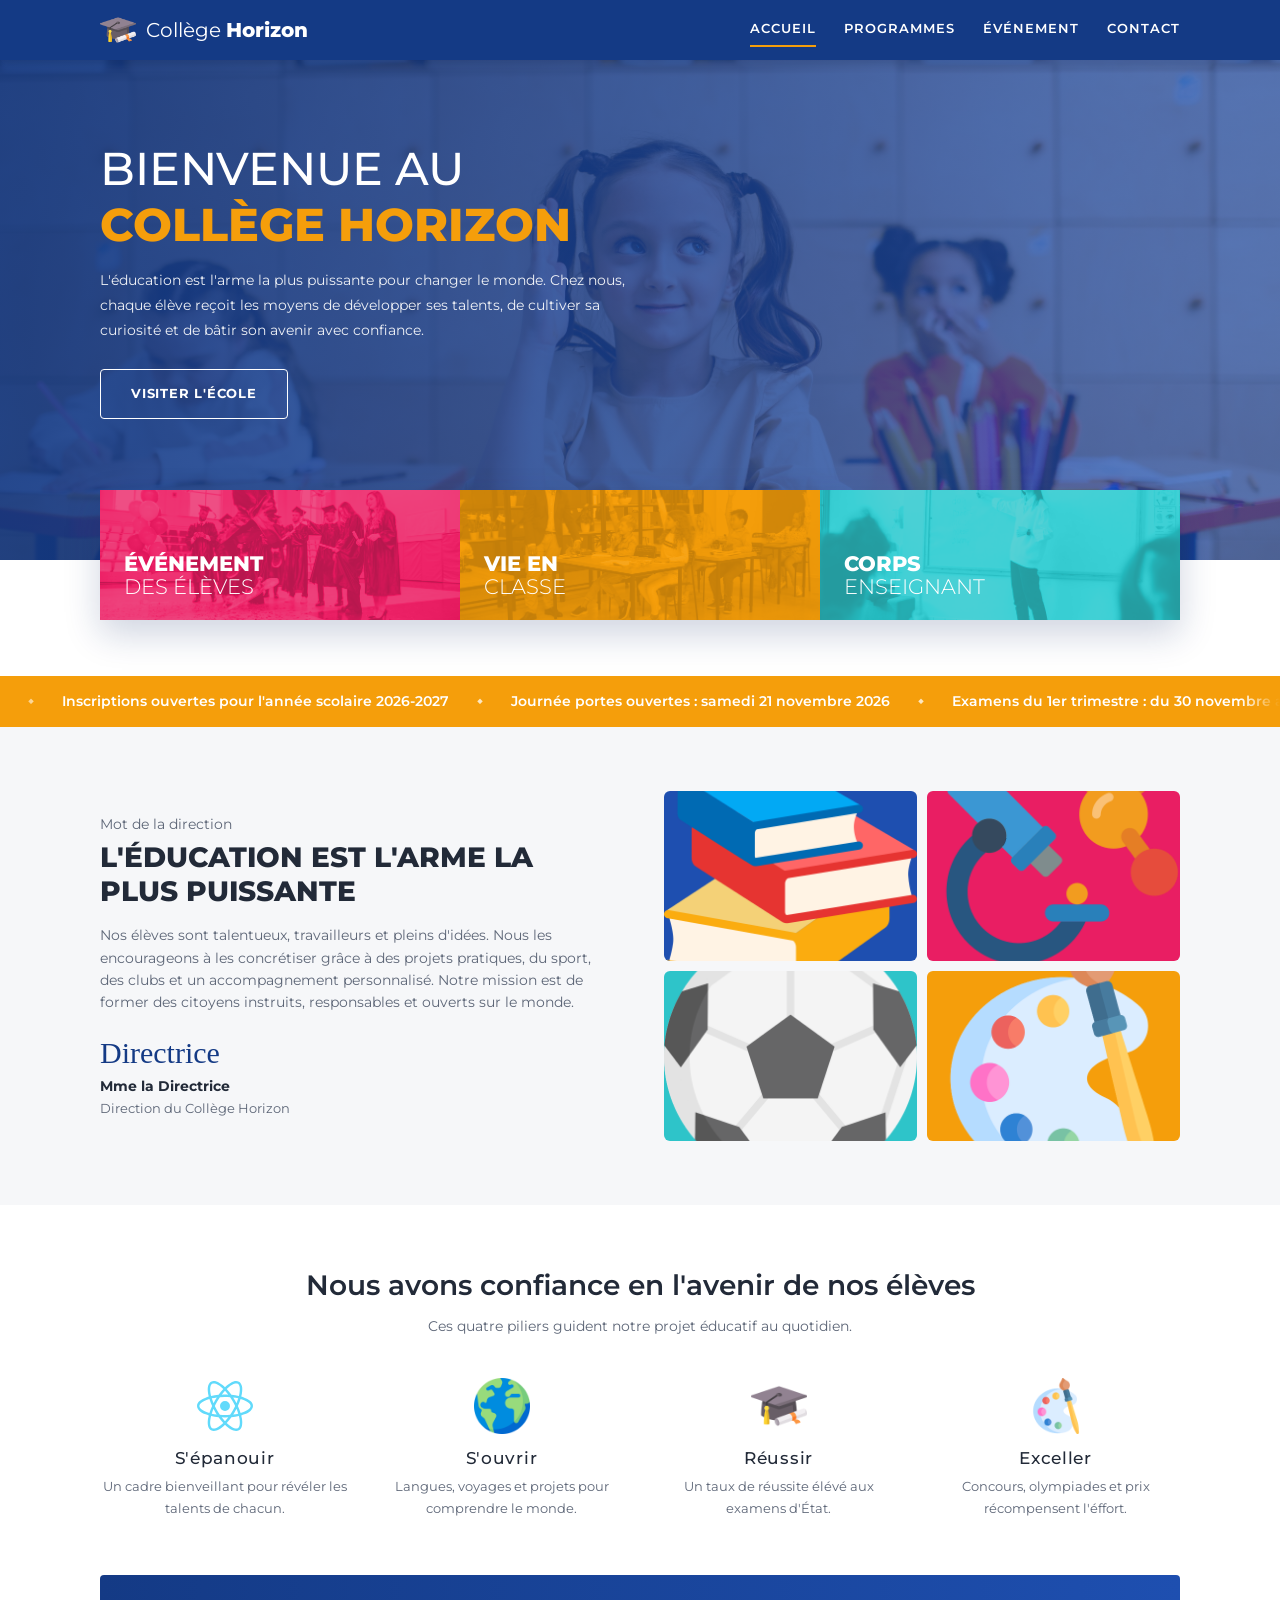
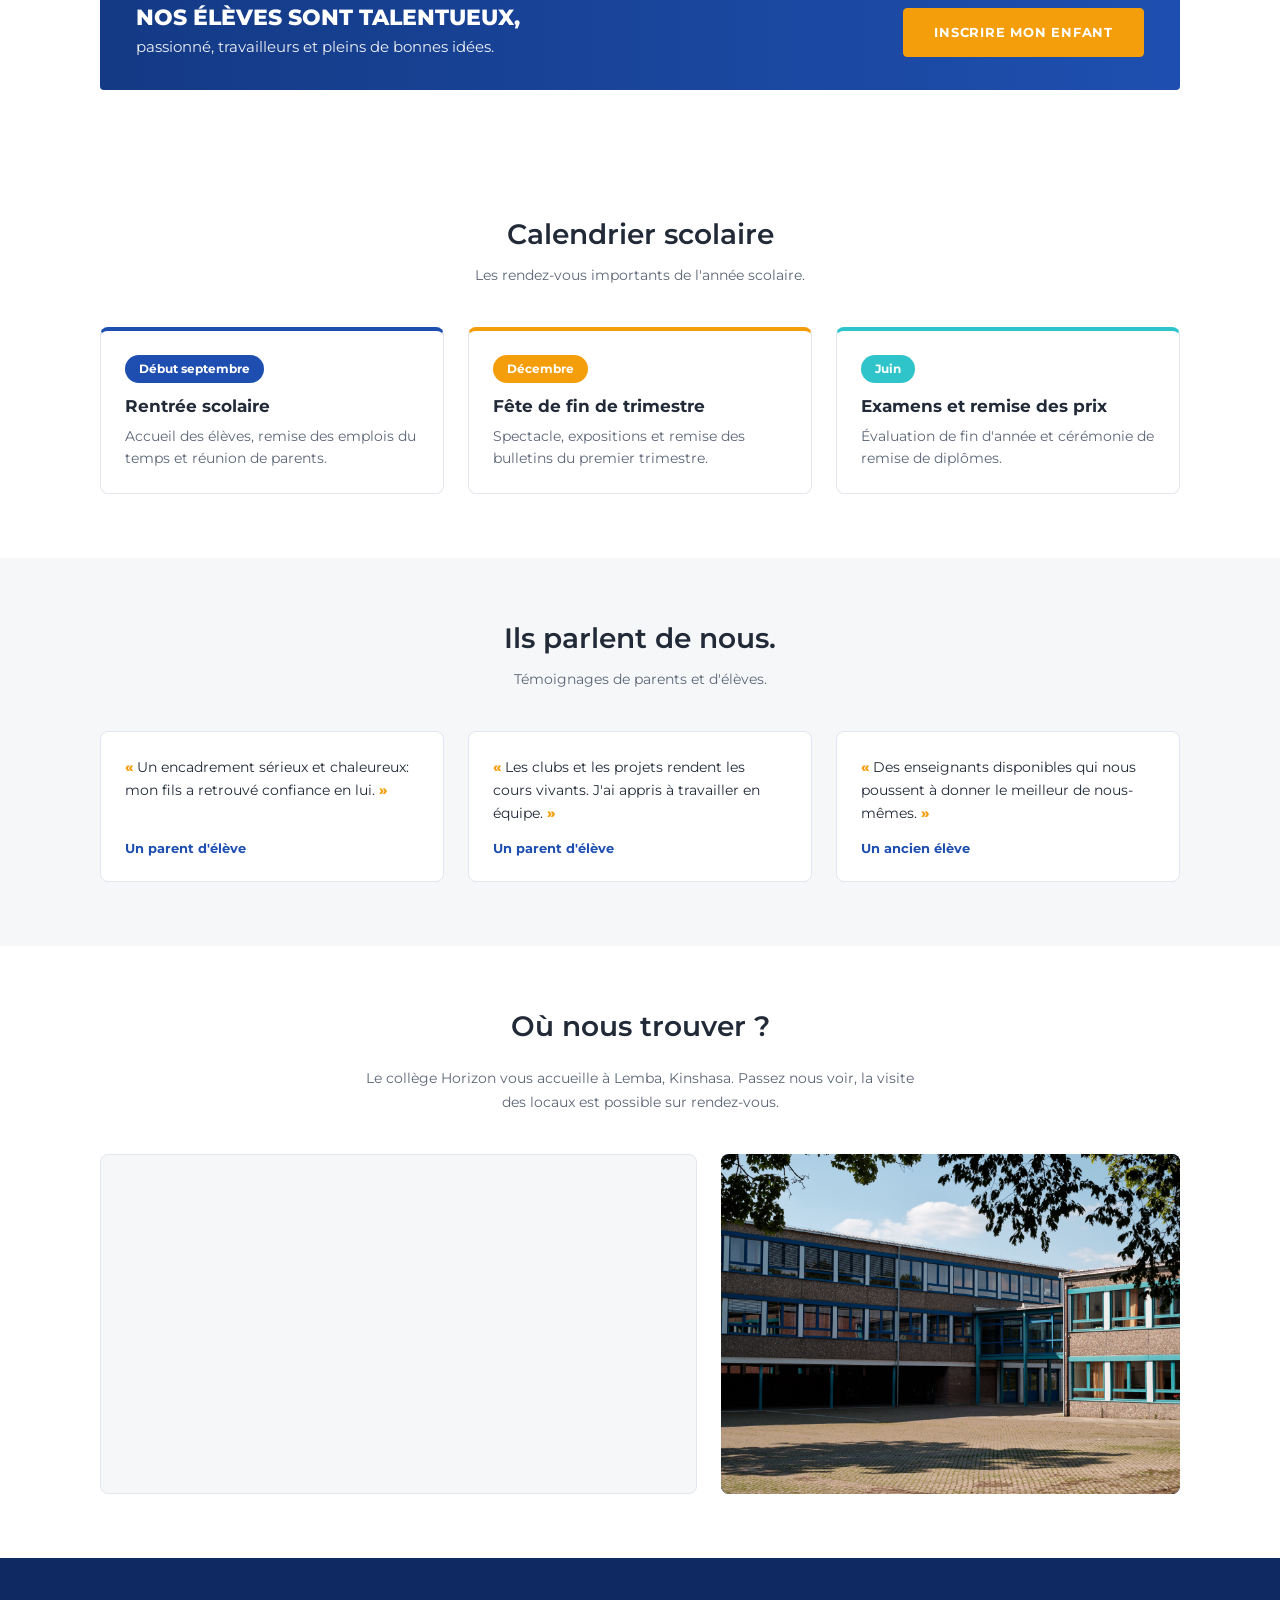
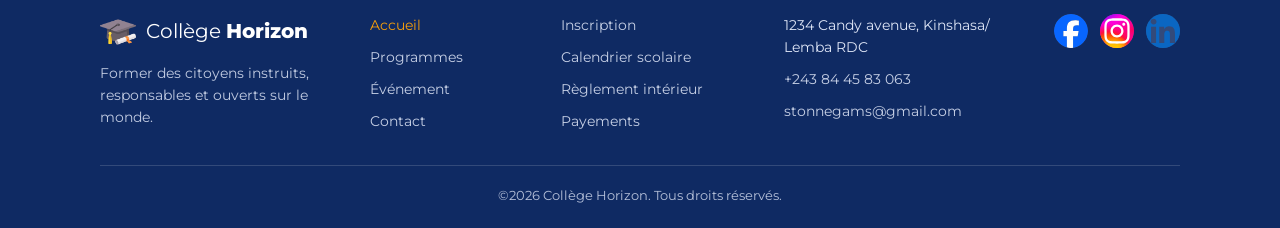
==== commit 460eb141: "mjr majeur" ====
--- a/index.html
+++ b/index.html
@@ -26,6 +26,7 @@
                 <ul class="nav-menu">
                     <li><a href="index.html" class="active" aria-label="Page d'accueil">Accueil</a></li>
                      <li><a href="programme.html" aria-label="Page de programmes">Programmes</a></li>
+                     <li><a href="evenement.html" aria-label="Page d'événement">Événement</a></li>
                       <li><a href="contact.html" aria-label="Page de contact">Contact</a></li>
                 </ul>
             </nav>
@@ -70,6 +71,32 @@
                 <span>ENSEIGNANT</span>
               </figure>
 
+            </div>
+          </section>
+
+          <!-- Bande défilante -->
+          <section class="calendrier-bande" aria-label="Annonces importantes">
+            
+            <div class="bande-fenetre">
+                <div class="bande-piste">
+                    <ul class="bande-liste">
+                        <li>Inscriptions ouvertes pour l'année scolaire 2026-2027</li>
+                        <li>Journée portes ouvertes : samedi 21 novembre 2026</li>
+                        <li>Examens du 1er trimestre : du 30 novembre au 11 décembre</li>
+                        <li>Remise des bulletins : vendredi 18 décembre</li>
+                        <li>Vacances de Noël : du 21 décembre au 4 janvier</li>
+                        <li>Reprise des cours : mardi 5 janvier 2027</li>
+                    </ul>
+                    <!-- Copie identique pour une boucle continue (ignorée par les lecteurs d'écran) -->
+                    <ul class="bande-liste" aria-hidden="true">
+                        <li>Inscriptions ouvertes pour l'année scolaire 2026-2027</li>
+                        <li>Journée portes ouvertes : samedi 21 novembre 2026</li>
+                        <li>Examens du 1er trimestre : du 30 novembre au 11 décembre</li>
+                        <li>Remise des bulletins : vendredi 18 décembre</li>
+                        <li>Vacances de Noël : du 21 décembre au 4 janvier</li>
+                        <li>Reprise des cours : mardi 5 janvier 2027</li>
+                    </ul>
+                </div>
             </div>
           </section>
 
@@ -234,6 +261,7 @@
             <ul class="foot-menu">
                 <li><a href="index.html" class="active" aria-label="Page d'accueil">Accueil</a></li>
                 <li><a href="programme.html" aria-label="Page de programmes">Programmes</a></li>
+                <li><a href="evenement.html" aria-label="Page d'événement">Événement</a></li>
                 <li><a href="contact.html" aria-label="Page de contact">Contact</a></li>
             </ul>
         </div>
@@ -241,7 +269,7 @@
         <div class="foot-infos">
             <ul class="foot-menu">
                 <li><a href="inscription.html" aria-label="Inscription">Inscription</a></li>
-                <li><a href="index.html" aria-label="Calendrier scolaire">Calendrier scolaire</a></li>
+                <li><a href="calendrier.html" aria-label="Calendrier scolaire">Calendrier scolaire</a></li>
                 <li><a href="regulations.html" aria-label="Règlement intérieur">Règlement intérieur</a></li>
                 <li><a href="payment.html" aria-label="Payements">Payements</a></li>
             </ul>
--- a/style.css
+++ b/style.css
@@ -1901,4 +1901,814 @@
     .pay-panel {
         grid-template-columns: 1fr;
     }
+}
+
+/* ============================================================
+   PAGE CALENDRIER SCOLAIRE (calendrier.html)
+   ============================================================ */
+
+/* ---------- Bande défilante ---------- */
+main > .calendrier-bande {
+    display: flex;
+    align-items: stretch;
+    padding: 0;
+    color: #fff;
+    background: var(--orange);
+}
+
+.bande-label {
+    flex: none;
+    display: flex;
+    align-items: center;
+    padding: 0 22px;
+    font-size: 12px;
+    font-weight: 800;
+    letter-spacing: 0.1em;
+    text-transform: uppercase;
+    background: var(--bleu-fonce);
+}
+
+.bande-fenetre {
+    flex: 1;
+    min-width: 0;
+    overflow: hidden;
+    -webkit-mask-image: linear-gradient(90deg, transparent, #000 40px, #000 calc(100% - 40px), transparent);
+    mask-image: linear-gradient(90deg, transparent, #000 40px, #000 calc(100% - 40px), transparent);
+}
+
+.bande-piste {
+    display: flex;
+    width: max-content;
+    animation: defilement 45s linear infinite;
+}
+
+/* S'arrête au survol et quand on navigue au clavier */
+.bande-fenetre:hover .bande-piste,
+.bande-fenetre:focus-within .bande-piste {
+    animation-play-state: paused;
+}
+
+.bande-liste {
+    flex: none;
+    display: flex;
+}
+
+.bande-liste li {
+    display: flex;
+    align-items: center;
+    padding: 14px 0;
+    font-size: 14px;
+    font-weight: 600;
+    white-space: nowrap;
+}
+
+.bande-liste li::before {
+    content: "\25C6";
+    margin: 0 28px;
+    font-size: 10px;
+    opacity: 0.75;
+}
+
+@keyframes defilement {
+    from { transform: translateX(0); }
+    to   { transform: translateX(-50%); }
+}
+
+/* Animations réduites : plus de défilement, la bande se fait au doigt */
+@media (prefers-reduced-motion: reduce) {
+    .bande-fenetre {
+        overflow-x: auto;
+        -webkit-mask-image: none;
+        mask-image: none;
+    }
+
+    .bande-liste[aria-hidden="true"] {
+        display: none;
+    }
+}
+
+/* ---------- Titres des sections ---------- */
+.calendrier-1-section,
+.calendrier-2-section,
+.calendrier-3-section {
+    text-align: center;
+}
+
+.calendrier-1-section > h2,
+.calendrier-2-section > h2,
+.calendrier-3-section > h2 {
+    font-weight: 600;
+}
+
+.calendrier-1-section > p,
+.calendrier-2-section > p,
+.calendrier-3-section > p {
+    max-width: 560px;
+    margin: 0 auto 40px;
+    color: var(--texte-doux);
+    font-size: 14px;
+}
+
+.calendrier-2-section,
+.calendrier-4-section {
+    background: var(--fond-gris);
+}
+
+/* ---------- Prochain rendez-vous (rempli par script.js) ---------- */
+.cal-prochain {
+    display: flex;
+    align-items: center;
+    justify-content: center;
+    flex-wrap: wrap;
+    gap: 6px 16px;
+    max-width: 860px;
+    margin: 0 auto 32px;
+    padding: 16px 24px;
+    color: #fff;
+    background: linear-gradient(90deg, var(--bleu-fonce), var(--bleu));
+    border-radius: var(--rayon);
+}
+
+.cal-prochain[hidden] {
+    display: none;
+}
+
+.cal-prochain-label {
+    padding: 4px 12px;
+    font-size: 11px;
+    font-weight: 800;
+    letter-spacing: 0.08em;
+    text-transform: uppercase;
+    color: var(--bleu-fonce);
+    background: var(--orange);
+    border-radius: 20px;
+}
+
+.cal-prochain-titre {
+    font-size: 16px;
+}
+
+.cal-prochain-date {
+    font-size: 13px;
+    opacity: 0.9;
+}
+
+/* ---------- Trimestres ---------- */
+.cal-trimestres {
+    display: grid;
+    grid-template-columns: repeat(3, 1fr);
+    gap: 24px;
+    text-align: left;
+}
+
+.cal-trimestre {
+    padding: 26px 24px;
+    background: var(--fond);
+    border: 1px solid var(--bordure);
+    border-top: 4px solid var(--bleu);
+    border-radius: var(--rayon);
+}
+
+.cal-trimestre:nth-child(2) { border-top-color: var(--orange); }
+.cal-trimestre:nth-child(3) { border-top-color: var(--turquoise); }
+
+.cal-periode {
+    margin: 6px 0 16px;
+    font-size: 14px;
+    font-weight: 700;
+    color: var(--bleu-fonce);
+}
+
+.cal-trimestre ul {
+    display: grid;
+    gap: 8px;
+    padding-top: 16px;
+    border-top: 1px dashed var(--bordure);
+    color: var(--texte-doux);
+    font-size: 13.5px;
+}
+
+.cal-trimestre li strong {
+    color: var(--texte);
+}
+
+/* ---------- Dates à retenir ---------- */
+.cal-timeline {
+    display: grid;
+    gap: 14px;
+    max-width: 860px;
+    margin: 0 auto;
+    text-align: left;
+}
+
+.cal-evenement {
+    display: grid;
+    grid-template-columns: 76px 1fr;
+    gap: 20px;
+    align-items: start;
+    padding: 16px 20px;
+    background: var(--fond);
+    border: 1px solid var(--bordure);
+    border-radius: var(--rayon);
+    transition: box-shadow 0.25s, border-color 0.25s;
+}
+
+.cal-evenement:hover {
+    box-shadow: 0 10px 26px rgba(15, 42, 99, 0.1);
+}
+
+.cal-date {
+    display: grid;
+    place-items: center;
+    padding: 10px 4px;
+    color: #fff;
+    line-height: 1.1;
+    background: var(--bleu);
+    border-radius: var(--rayon);
+}
+
+.cal-date strong {
+    font-size: 26px;
+    font-weight: 800;
+}
+
+.cal-date span {
+    font-size: 11px;
+    font-weight: 600;
+    letter-spacing: 0.08em;
+    text-transform: uppercase;
+}
+
+.type-rentree .cal-date   { background: var(--bleu-fonce); }
+.type-examens .cal-date   { background: var(--rose); }
+.type-vacances .cal-date  { background: var(--turquoise); }
+.type-evenement .cal-date { background: var(--orange); }
+
+.cal-tag {
+    display: inline-block;
+    padding: 2px 10px;
+    font-size: 11px;
+    font-weight: 700;
+    letter-spacing: 0.04em;
+    text-transform: uppercase;
+    color: var(--bleu-fonce);
+    background: rgba(30, 79, 176, 0.1);
+    border-radius: 20px;
+}
+
+.cal-corps h3 {
+    margin: 6px 0 2px;
+    font-size: 16px;
+}
+
+.cal-date-texte {
+    margin-bottom: 4px;
+    font-size: 13px;
+    font-weight: 600;
+    color: var(--bleu);
+}
+
+.cal-corps p:last-child {
+    color: var(--texte-doux);
+    font-size: 13.5px;
+}
+
+/* États ajoutés par script.js selon la date du jour */
+.cal-evenement.passe {
+    opacity: 0.55;
+}
+
+.cal-evenement.prochain {
+    border-color: var(--orange);
+    box-shadow: 0 0 0 3px rgba(245, 158, 11, 0.25);
+}
+
+.cal-evenement.prochain h3::after {
+    content: "Prochain";
+    margin-left: 10px;
+    padding: 2px 10px;
+    font-size: 11px;
+    font-weight: 800;
+    text-transform: uppercase;
+    vertical-align: middle;
+    color: #fff;
+    background: var(--orange);
+    border-radius: 20px;
+}
+
+/* ---------- Vacances et jours fériés ---------- */
+.cal-vacances {
+    display: grid;
+    grid-template-columns: 1.5fr 1fr;
+    gap: 24px;
+    align-items: start;
+    text-align: left;
+}
+
+.cal-vacances-liste {
+    display: grid;
+    gap: 14px;
+}
+
+.cal-vacance {
+    display: grid;
+    grid-template-columns: auto 1fr;
+    column-gap: 18px;
+    align-items: center;
+    padding: 18px 22px;
+    background: var(--fond);
+    border: 1px solid var(--bordure);
+    border-left: 4px solid var(--turquoise);
+    border-radius: var(--rayon);
+}
+
+.cal-icone {
+    grid-row: 1 / span 3;
+    font-size: 34px;
+    line-height: 1;
+}
+
+.cal-vacance h3 {
+    font-size: 16px;
+}
+
+.cal-vacance p {
+    font-size: 14px;
+    font-weight: 600;
+    color: var(--bleu-fonce);
+}
+
+.cal-vacance small {
+    color: var(--texte-doux);
+    font-size: 12.5px;
+}
+
+.cal-feries {
+    padding: 24px;
+    background: var(--fond-gris);
+    border: 1px solid var(--bordure);
+    border-radius: var(--rayon);
+}
+
+.cal-feries h3 {
+    margin-bottom: 10px;
+}
+
+.cal-feries li {
+    display: flex;
+    flex-direction: column;
+    padding: 10px 0;
+    font-size: 13.5px;
+    border-bottom: 1px dashed var(--bordure);
+}
+
+.cal-feries li:last-child {
+    border-bottom: 0;
+}
+
+.cal-feries li span {
+    color: var(--texte-doux);
+}
+
+.calendrier-4-section .big-block > p {
+    grid-column: 1;
+    margin: 4px 0 0;
+    color: #fff;
+    font-size: 15px;
+    opacity: 0.92;
+}
+
+@media (max-width: 900px) {
+    .cal-trimestres,
+    .cal-vacances {
+        grid-template-columns: 1fr;
+    }
+}
+
+@media (max-width: 640px) {
+    .bande-label {
+        padding: 0 14px;
+        font-size: 11px;
+    }
+
+    .cal-evenement {
+        grid-template-columns: 62px 1fr;
+        gap: 14px;
+        padding: 14px;
+    }
+}
+
+/* ============================================================
+   PAGE ÉVÉNEMENTS (evenements.html)
+   ============================================================ */
+.evenements-1-section,
+.evenements-2-section {
+    text-align: center;
+}
+
+.evenements-1-section > h2,
+.evenements-2-section > h2 {
+    font-weight: 600;
+}
+
+.evenements-1-section > p,
+.evenements-2-section > p {
+    max-width: 560px;
+    margin: 0 auto 40px;
+    color: var(--texte-doux);
+    font-size: 14px;
+}
+
+.evenements-2-section {
+    background: var(--fond-gris);
+}
+
+/* ---------- À la une : 3 informations qui changent toutes les 5,9 s ---------- */
+.une-carrousel {
+    --duree: 5.9s;
+    position: relative;
+    overflow: hidden;
+    color: #fff;
+    text-align: left;
+    background: linear-gradient(120deg, var(--bleu-fonce), var(--bleu));
+    border-radius: 12px;
+    box-shadow: 0 18px 40px rgba(15, 42, 99, 0.22);
+}
+
+.une-piste {
+    display: grid;
+}
+
+/* Toutes les diapositives sont superposées ; seule la diapositive active est visible */
+.une-slide {
+    grid-area: 1 / 1;
+    display: grid;
+    grid-template-columns: 1.05fr 1fr;
+    min-height: 420px;
+    opacity: 0;
+    visibility: hidden;
+    transition: opacity 0.7s ease, visibility 0s linear 0.7s;
+}
+
+.une-slide.actif {
+    opacity: 1;
+    visibility: visible;
+    transition-delay: 0s;
+}
+
+.une-image {
+    position: relative;
+    overflow: hidden;
+    background: var(--rose);
+}
+
+.une-slide:nth-child(2) .une-image { background: var(--orange); }
+.une-slide:nth-child(3) .une-image { background: var(--turquoise); }
+
+.une-image img {
+    position: absolute;
+    inset: 0;
+    width: 100%;
+    height: 100%;
+    object-fit: cover;
+    transform: scale(1.08);
+    transition: transform 7s ease-out;
+}
+
+.une-slide.actif .une-image img {
+    transform: scale(1);
+}
+
+.une-texte {
+    display: flex;
+    flex-direction: column;
+    justify-content: center;
+    gap: 14px;
+    padding: 44px 48px 84px;
+}
+
+/* Le texte apparaît en cascade : étiquette, titre, paragraphe */
+.une-texte > * {
+    opacity: 0;
+    transform: translateY(14px);
+    transition: opacity 0.6s ease, transform 0.6s ease;
+}
+
+.une-slide.actif .une-texte > * {
+    opacity: 1;
+    transform: none;
+}
+
+.une-slide.actif .une-texte > :nth-child(1) { transition-delay: 0.15s; }
+.une-slide.actif .une-texte > :nth-child(2) { transition-delay: 0.3s; }
+.une-slide.actif .une-texte > :nth-child(3) { transition-delay: 0.45s; }
+
+.une-tag {
+    align-self: flex-start;
+    padding: 4px 14px;
+    font-size: 11px;
+    font-weight: 800;
+    letter-spacing: 0.08em;
+    text-transform: uppercase;
+    color: var(--bleu-fonce);
+    background: var(--orange);
+    border-radius: 20px;
+}
+
+.une-texte h3 {
+    font-size: clamp(22px, 3vw, 32px);
+    font-weight: 800;
+    line-height: 1.2;
+}
+
+.une-texte p {
+    font-size: 15px;
+    line-height: 1.8;
+    opacity: 0.92;
+}
+
+/* Contrôles */
+.une-controles {
+    position: absolute;
+    right: 28px;
+    bottom: 20px;
+    z-index: 2;
+    display: flex;
+    align-items: center;
+    gap: 12px;
+}
+
+.une-fleche {
+    width: 40px;
+    height: 40px;
+    display: grid;
+    place-items: center;
+    padding: 0;
+    font-size: 22px;
+    line-height: 1;
+    color: #fff;
+    background: rgba(255, 255, 255, 0.16);
+    border: 0;
+    border-radius: 50%;
+    cursor: pointer;
+    transition: background-color 0.2s;
+}
+
+.une-fleche:hover {
+    background: rgba(255, 255, 255, 0.32);
+}
+
+.une-pause {
+    font-size: 11px;
+    letter-spacing: -1px;
+}
+
+.une-points {
+    display: flex;
+    align-items: center;
+    gap: 8px;
+}
+
+.une-point {
+    width: 10px;
+    height: 10px;
+    padding: 0;
+    background: rgba(255, 255, 255, 0.45);
+    border: 0;
+    border-radius: 6px;
+    cursor: pointer;
+    transition: width 0.3s, background-color 0.3s;
+}
+
+.une-point[aria-current="true"] {
+    width: 28px;
+    background: var(--orange);
+}
+
+.une-carrousel button:focus-visible {
+    outline: 3px solid var(--orange);
+    outline-offset: 2px;
+}
+
+/* Barre de progression : sa durée (5,9 s) déclenche le changement d'information */
+.une-progression {
+    position: absolute;
+    left: 0;
+    right: 0;
+    bottom: 0;
+    height: 4px;
+    background: rgba(255, 255, 255, 0.18);
+}
+
+.une-progression span {
+    display: block;
+    width: 0;
+    height: 100%;
+    background: var(--orange);
+}
+
+.une-progression span.en-cours {
+    animation: une-progression var(--duree) linear forwards;
+}
+
+@keyframes une-progression {
+    to { width: 100%; }
+}
+
+/* Pause au survol, au clavier et avec le bouton pause */
+.une-carrousel:hover .une-progression span,
+.une-carrousel:focus-within .une-progression span,
+.une-carrousel.pause .une-progression span {
+    animation-play-state: paused;
+}
+
+@media (prefers-reduced-motion: reduce) {
+    .une-progression {
+        display: none;
+    }
+}
+
+/* ---------- Filtres ---------- */
+.evt-filtres {
+    display: flex;
+    flex-wrap: wrap;
+    justify-content: center;
+    gap: 10px;
+    margin-bottom: 32px;
+}
+
+.evt-filtre {
+    padding: 10px 20px;
+    font-family: inherit;
+    font-size: 13px;
+    font-weight: 700;
+    color: var(--bleu);
+    background: var(--fond);
+    border: 1.5px solid var(--bleu);
+    border-radius: 24px;
+    cursor: pointer;
+    transition: background-color 0.2s, color 0.2s;
+}
+
+.evt-filtre:hover,
+.evt-filtre.actif {
+    color: #fff;
+    background: var(--bleu);
+}
+
+/* ---------- Cartes d'événements ---------- */
+.evt-grille {
+    display: grid;
+    grid-template-columns: repeat(2, 1fr);
+    gap: 22px;
+    text-align: left;
+}
+
+.evt-carte {
+    --c: var(--bleu);
+    display: grid;
+    grid-template-columns: 72px 1fr;
+    gap: 18px;
+    align-items: start;
+    padding: 20px;
+    background: var(--fond);
+    border: 1px solid var(--bordure);
+    border-left: 4px solid var(--c);
+    border-radius: var(--rayon);
+    transition: box-shadow 0.25s, transform 0.25s;
+}
+
+.evt-carte:hover {
+    transform: translateY(-3px);
+    box-shadow: 0 12px 28px rgba(15, 42, 99, 0.12);
+}
+
+.evt-carte[hidden] {
+    display: none;
+}
+
+.cat-ceremonie { --c: var(--orange); }
+.cat-sortie    { --c: var(--turquoise); }
+.cat-culture   { --c: var(--rose); }
+.cat-rencontre { --c: var(--bleu); }
+
+.evt-date {
+    display: grid;
+    place-items: center;
+    padding: 10px 4px;
+    color: #fff;
+    line-height: 1.1;
+    background: var(--c);
+    border-radius: var(--rayon);
+}
+
+.evt-date strong {
+    font-size: 26px;
+    font-weight: 800;
+}
+
+.evt-date span {
+    font-size: 11px;
+    font-weight: 600;
+    letter-spacing: 0.08em;
+    text-transform: uppercase;
+}
+
+.evt-entete {
+    display: flex;
+    align-items: center;
+    justify-content: space-between;
+    flex-wrap: wrap;
+    gap: 8px;
+}
+
+.evt-tag {
+    padding: 2px 10px;
+    font-size: 11px;
+    font-weight: 700;
+    letter-spacing: 0.04em;
+    text-transform: uppercase;
+    color: var(--texte);
+    background: var(--fond-gris);
+    border-left: 3px solid var(--c);
+    border-radius: 4px;
+}
+
+.evt-delai {
+    font-size: 12px;
+    font-weight: 700;
+    color: var(--bleu);
+}
+
+.evt-delai:empty {
+    display: none;
+}
+
+.evt-corps h3 {
+    margin: 8px 0 2px;
+    font-size: 17px;
+}
+
+.evt-quand {
+    margin-bottom: 6px;
+    font-size: 13px;
+    font-weight: 600;
+    color: var(--bleu);
+}
+
+.evt-corps > p:not(.evt-quand) {
+    color: var(--texte-doux);
+    font-size: 13.5px;
+}
+
+.evt-infos {
+    display: grid;
+    gap: 4px;
+    margin-top: 12px;
+    padding-top: 12px;
+    border-top: 1px dashed var(--bordure);
+    color: var(--texte-doux);
+    font-size: 13px;
+}
+
+.evt-carte.passe {
+    opacity: 0.55;
+}
+
+.evenements-3-section .big-block > p {
+    grid-column: 1;
+    margin: 4px 0 0;
+    color: #fff;
+    font-size: 15px;
+    opacity: 0.92;
+}
+
+@media (max-width: 900px) {
+    .une-slide {
+        grid-template-columns: 1fr;
+        grid-template-rows: 220px auto;
+        min-height: 0;
+    }
+
+    .une-texte {
+        padding: 28px 24px 84px;
+    }
+
+    .une-controles {
+        left: 24px;
+        right: 24px;
+        justify-content: space-between;
+    }
+
+    .evt-grille {
+        grid-template-columns: 1fr;
+    }
+}
+
+@media (max-width: 480px) {
+    .evt-carte {
+        grid-template-columns: 60px 1fr;
+        gap: 14px;
+        padding: 16px;
+    }
 }
